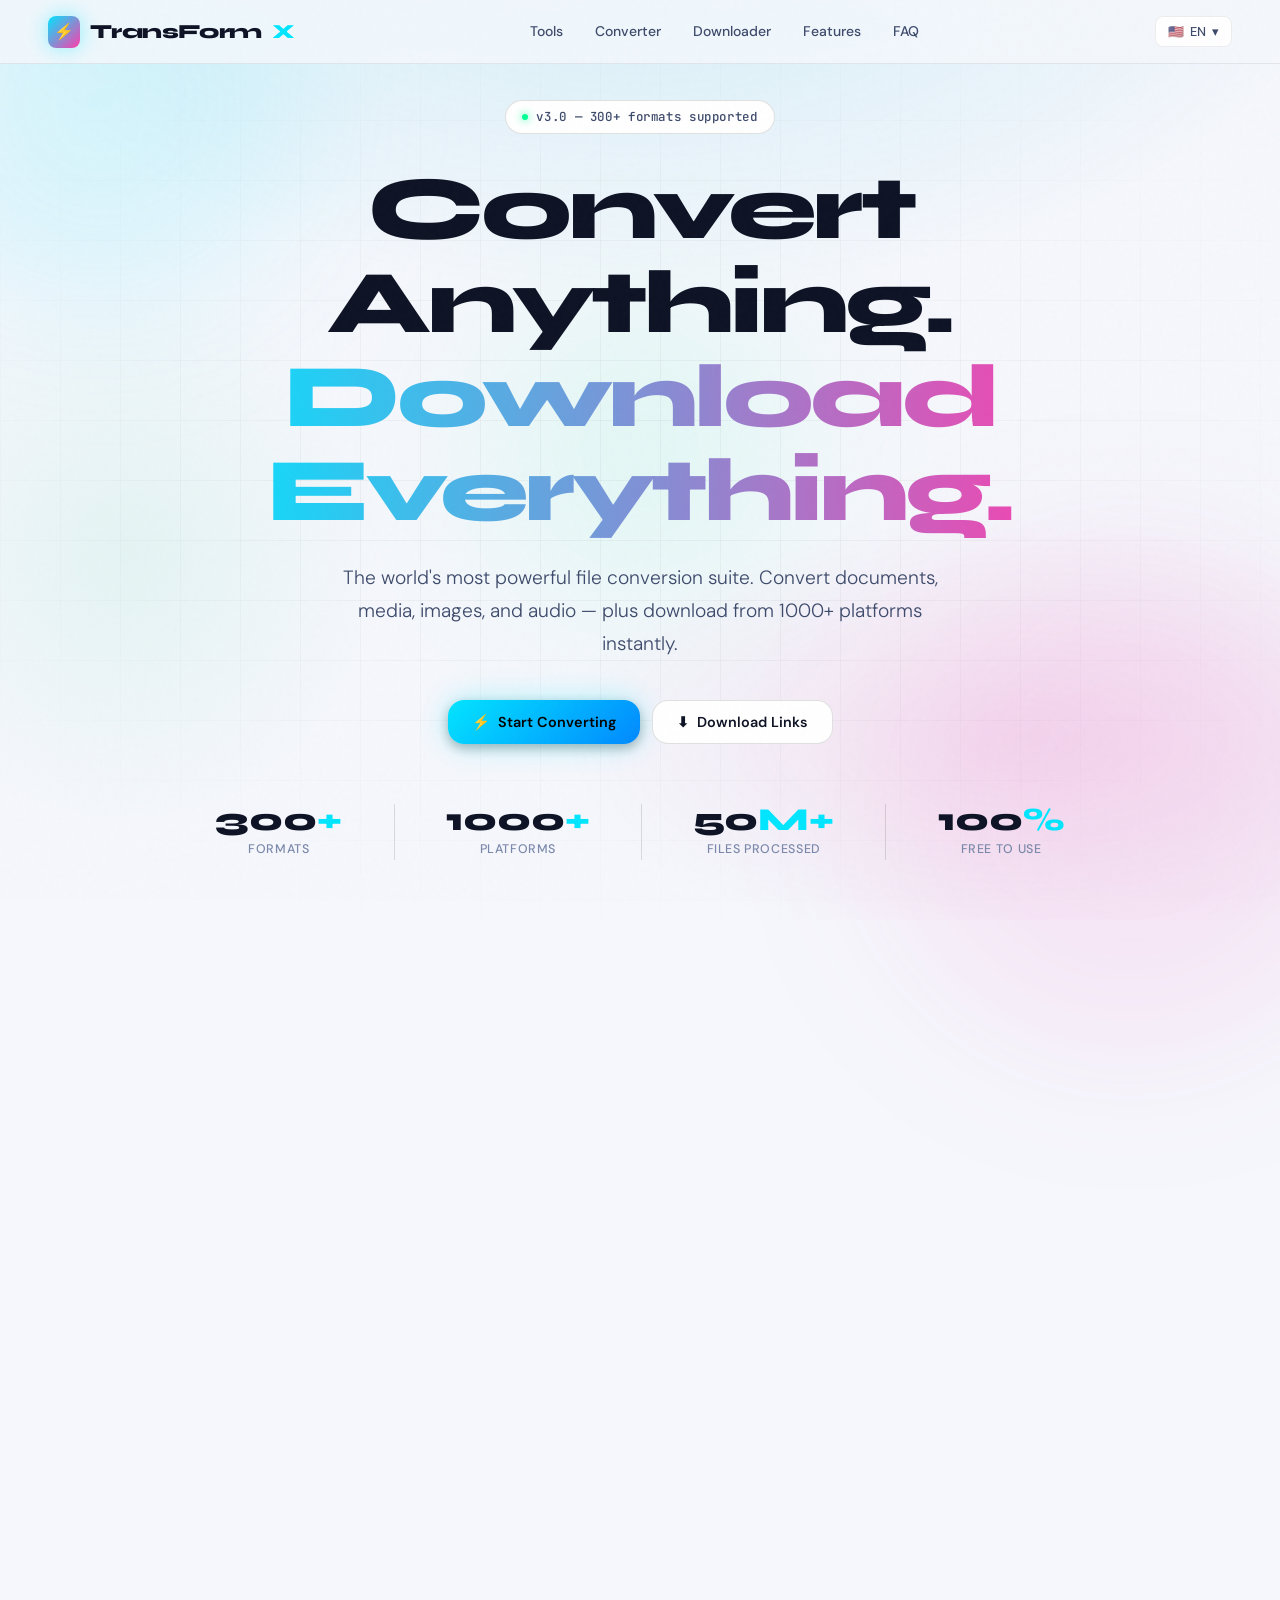
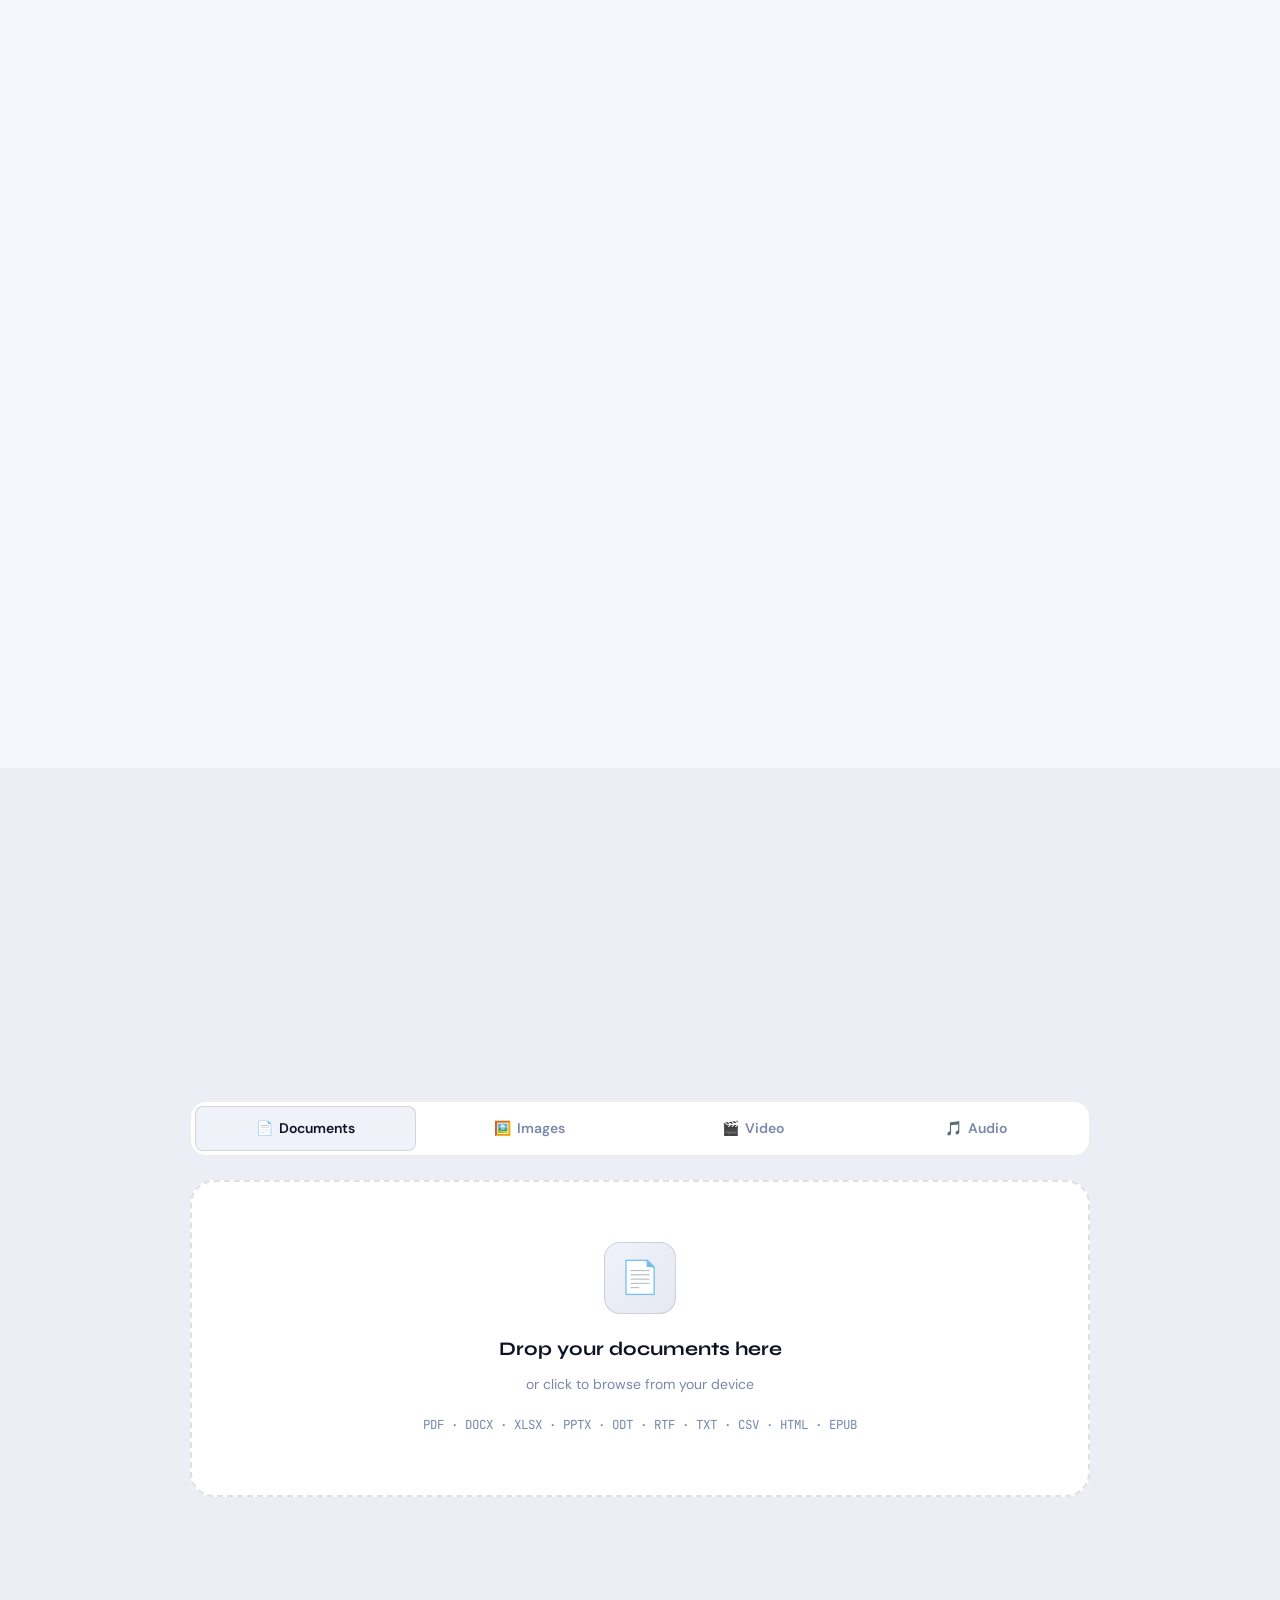
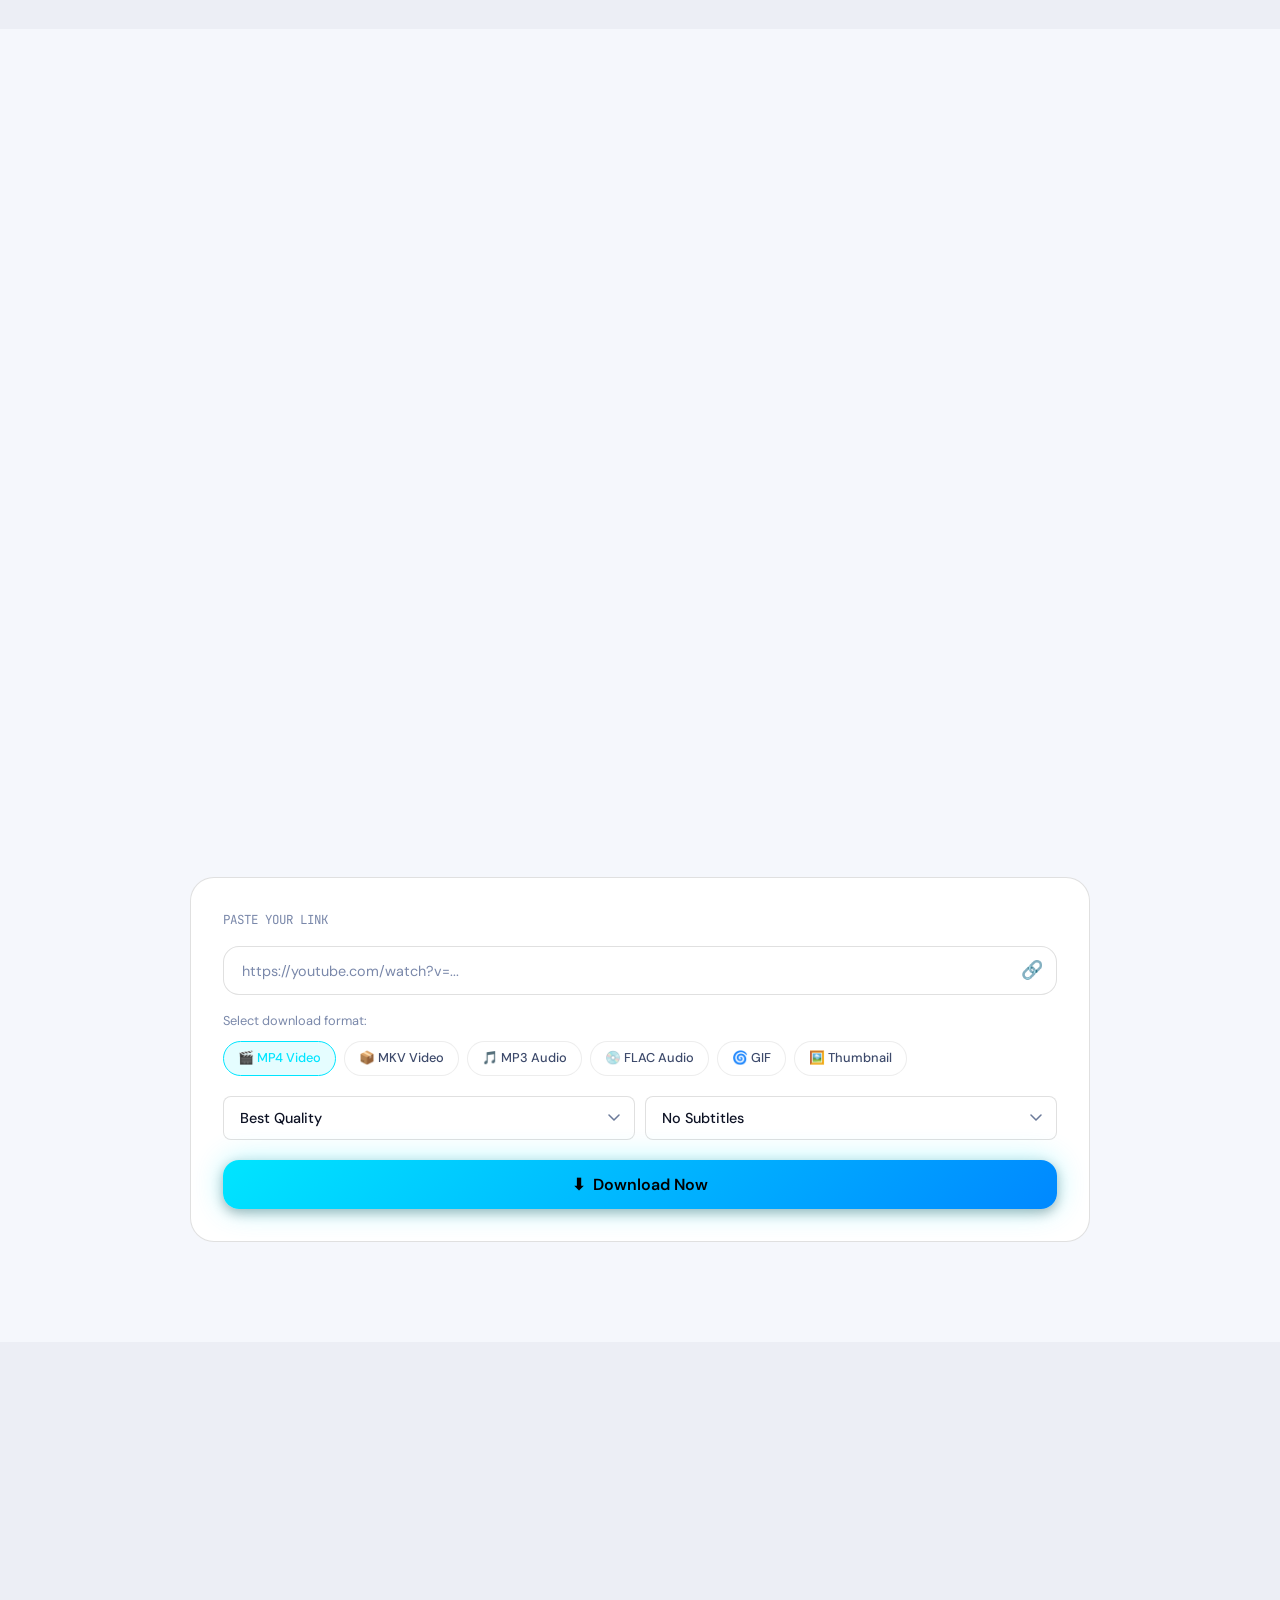
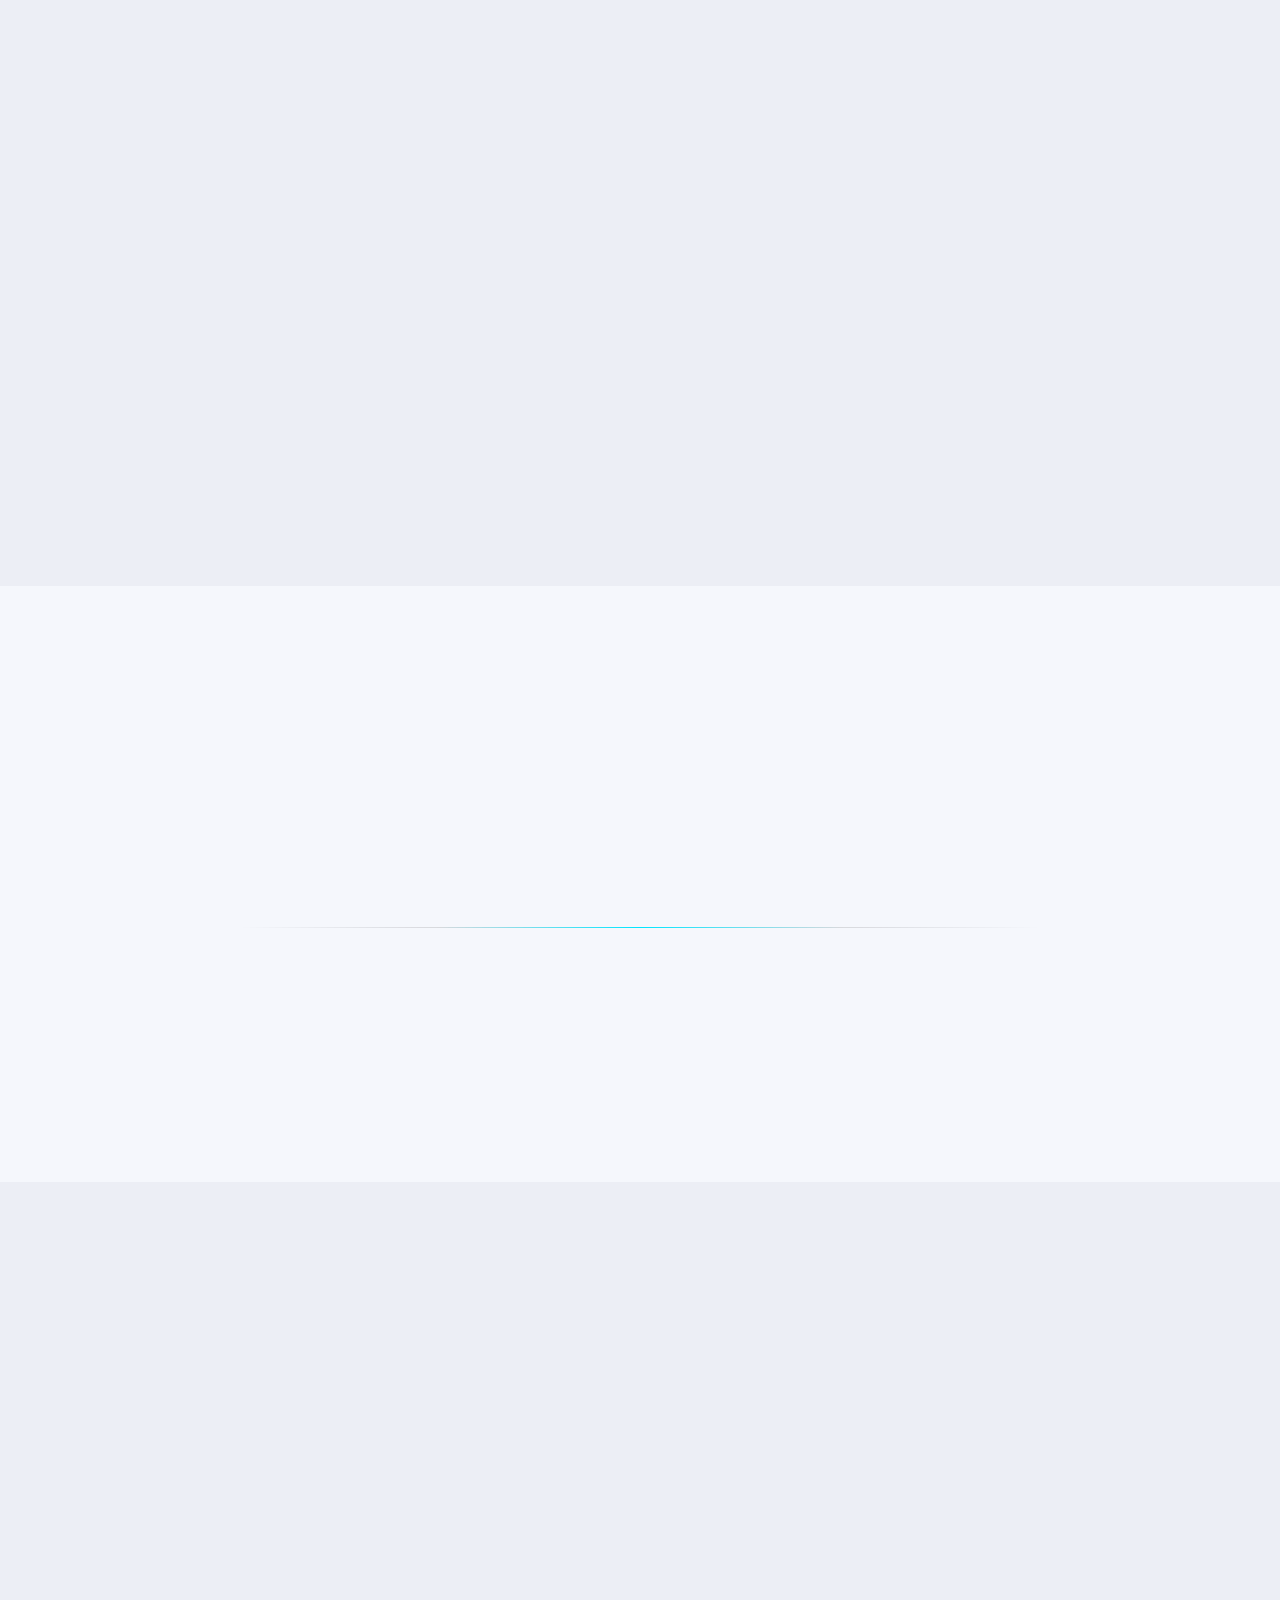
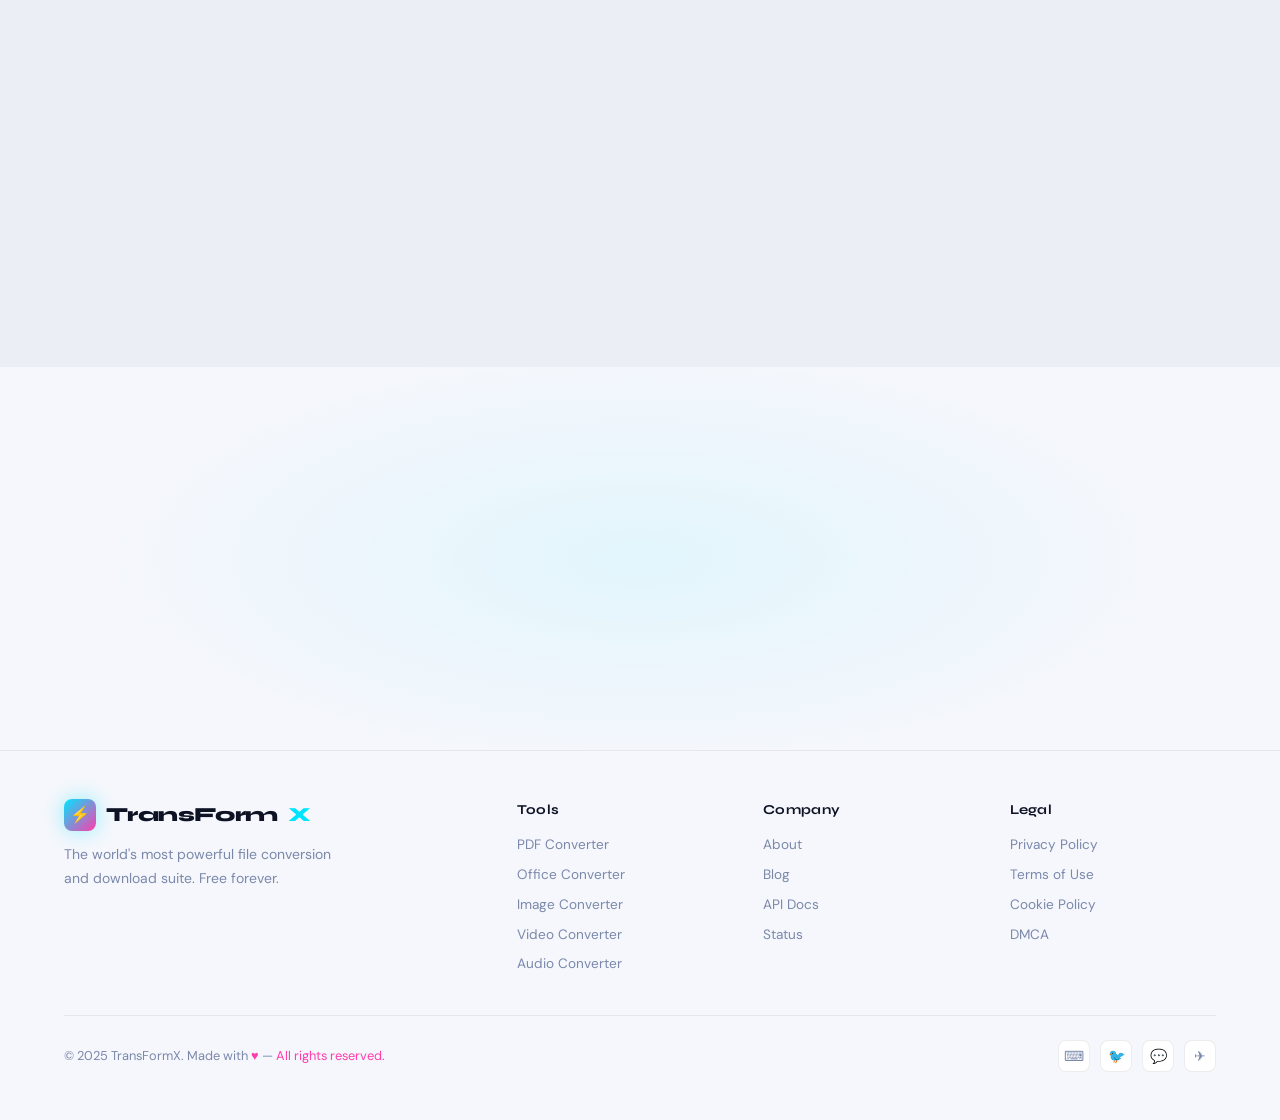
==== index.html @ 7d1931c4 "Add files via upload" ====
<!DOCTYPE html>
<html lang="en" data-theme="auto">
<head>
<meta charset="UTF-8">
<meta name="viewport" content="width=device-width, initial-scale=1.0">
<title>TransFormX — Universal File Converter & Link Downloader</title>
<meta name="description" content="Convert any file format, download from any platform. The world's most powerful media conversion suite.">
<link rel="preconnect" href="https://fonts.googleapis.com">
<link rel="preconnect" href="https://fonts.gstatic.com" crossorigin>
<link href="https://fonts.googleapis.com/css2?family=Syne:wght@400;500;600;700;800&family=DM+Sans:ital,opsz,wght@0,9..40,300;0,9..40,400;0,9..40,500;1,9..40,300&family=JetBrains+Mono:wght@400;500&display=swap" rel="stylesheet">

<style>
/* ═══════════════════════════════════════════════════════════
   CSS VARIABLES — LIGHT / DARK AUTO-DETECT
═══════════════════════════════════════════════════════════ */
:root {
  --accent: #00E5FF;
  --accent2: #FF3CAC;
  --accent3: #FFB800;
  --accent4: #00FF94;

  --radius-sm: 8px;
  --radius-md: 16px;
  --radius-lg: 24px;
  --radius-xl: 40px;

  --font-display: 'Syne', sans-serif;
  --font-body: 'DM Sans', sans-serif;
  --font-mono: 'JetBrains Mono', monospace;

  --transition: 0.28s cubic-bezier(0.34, 1.56, 0.64, 1);
  --transition-fast: 0.16s ease;
  --transition-smooth: 0.4s cubic-bezier(0.25, 0.46, 0.45, 0.94);
}

@media (prefers-color-scheme: dark) {
  :root {
    --bg: #080A0F;
    --bg2: #0F1219;
    --bg3: #161B26;
    --bg4: #1E2535;
    --bg5: #252D40;
    --border: rgba(255,255,255,0.07);
    --border2: rgba(255,255,255,0.12);
    --text: #F0F4FF;
    --text2: #A8B4CC;
    --text3: #6B7A99;
    --glow: rgba(0,229,255,0.15);
    --glow2: rgba(255,60,172,0.12);
    --card-bg: rgba(15,18,25,0.8);
    --card-border: rgba(255,255,255,0.06);
    --hero-gradient: radial-gradient(ellipse 80% 60% at 50% -10%, rgba(0,229,255,0.18) 0%, transparent 70%),
                     radial-gradient(ellipse 60% 40% at 80% 80%, rgba(255,60,172,0.12) 0%, transparent 60%),
                     radial-gradient(ellipse 40% 60% at 10% 60%, rgba(0,255,148,0.08) 0%, transparent 50%);
    --noise: url("data:image/svg+xml,%3Csvg viewBox='0 0 200 200' xmlns='http://www.w3.org/2000/svg'%3E%3Cfilter id='n'%3E%3CfeTurbulence type='fractalNoise' baseFrequency='0.9' numOctaves='4' stitchTiles='stitch'/%3E%3C/filter%3E%3Crect width='100%25' height='100%25' filter='url(%23n)' opacity='0.04'/%3E%3C/svg%3E");
  }
}

@media (prefers-color-scheme: light) {
  :root {
    --bg: #F5F7FC;
    --bg2: #ECEEF5;
    --bg3: #FFFFFF;
    --bg4: #F0F2F9;
    --bg5: #E5E8F2;
    --border: rgba(0,0,0,0.07);
    --border2: rgba(0,0,0,0.12);
    --text: #0D1224;
    --text2: #3D4A6B;
    --text3: #7A88AA;
    --glow: rgba(0,180,220,0.12);
    --glow2: rgba(220,40,150,0.08);
    --card-bg: rgba(255,255,255,0.9);
    --card-border: rgba(0,0,0,0.06);
    --hero-gradient: radial-gradient(ellipse 80% 60% at 50% -10%, rgba(0,180,220,0.15) 0%, transparent 70%),
                     radial-gradient(ellipse 60% 40% at 80% 80%, rgba(220,40,150,0.1) 0%, transparent 60%),
                     radial-gradient(ellipse 40% 60% at 10% 60%, rgba(0,200,120,0.07) 0%, transparent 50%);
    --noise: url("data:image/svg+xml,%3Csvg viewBox='0 0 200 200' xmlns='http://www.w3.org/2000/svg'%3E%3Cfilter id='n'%3E%3CfeTurbulence type='fractalNoise' baseFrequency='0.9' numOctaves='4' stitchTiles='stitch'/%3E%3C/filter%3E%3Crect width='100%25' height='100%25' filter='url(%23n)' opacity='0.025'/%3E%3C/svg%3E");
  }
}

/* ═══ RESET & BASE ═══ */
*, *::before, *::after { box-sizing: border-box; margin: 0; padding: 0; }
html { scroll-behavior: smooth; font-size: 16px; }
body {
  font-family: var(--font-body);
  background: var(--bg);
  color: var(--text);
  min-height: 100vh;
  overflow-x: hidden;
  line-height: 1.6;
}
img { max-width: 100%; display: block; }
button { cursor: pointer; border: none; background: none; font-family: inherit; }
a { text-decoration: none; color: inherit; }
ul { list-style: none; }

/* ═══ SCROLLBAR ═══ */
::-webkit-scrollbar { width: 6px; }
::-webkit-scrollbar-track { background: var(--bg); }
::-webkit-scrollbar-thumb { background: var(--bg5); border-radius: 99px; }
::-webkit-scrollbar-thumb:hover { background: var(--text3); }

/* ═══ NOISE OVERLAY ═══ */
body::before {
  content: '';
  position: fixed;
  inset: 0;
  background: var(--noise);
  pointer-events: none;
  z-index: 9999;
  opacity: 1;
}

/* ═══════════════════════════════════════════════════════════
   NAVIGATION
═══════════════════════════════════════════════════════════ */
.nav {
  position: fixed;
  top: 0; left: 0; right: 0;
  z-index: 1000;
  padding: 0 clamp(16px, 4vw, 48px);
  height: 64px;
  display: flex;
  align-items: center;
  justify-content: space-between;
  background: rgba(var(--bg-rgb, 8,10,15), 0.75);
  backdrop-filter: blur(20px) saturate(180%);
  -webkit-backdrop-filter: blur(20px) saturate(180%);
  border-bottom: 1px solid var(--border);
  transition: var(--transition-smooth);
}

@media (prefers-color-scheme: light) {
  .nav { background: rgba(245,247,252,0.85); }
}

.nav-logo {
  display: flex;
  align-items: center;
  gap: 10px;
  font-family: var(--font-display);
  font-size: 1.25rem;
  font-weight: 800;
  letter-spacing: -0.03em;
}

.nav-logo-icon {
  width: 32px; height: 32px;
  background: linear-gradient(135deg, var(--accent), var(--accent2));
  border-radius: 8px;
  display: flex; align-items: center; justify-content: center;
  font-size: 16px;
  box-shadow: 0 0 20px rgba(0,229,255,0.4);
}

.nav-logo span { color: var(--accent); }

.nav-center {
  display: flex;
  align-items: center;
  gap: 4px;
}

.nav-link {
  padding: 6px 14px;
  border-radius: var(--radius-sm);
  font-size: 0.875rem;
  font-weight: 500;
  color: var(--text2);
  transition: var(--transition-fast);
  cursor: pointer;
}
.nav-link:hover { color: var(--text); background: var(--bg3); }
.nav-link.active { color: var(--accent); }

.nav-right {
  display: flex;
  align-items: center;
  gap: 12px;
}

/* Language Selector */
.lang-select {
  position: relative;
}
.lang-btn {
  display: flex;
  align-items: center;
  gap: 6px;
  padding: 6px 12px;
  border-radius: var(--radius-sm);
  background: var(--bg3);
  border: 1px solid var(--border);
  color: var(--text2);
  font-size: 0.8rem;
  font-weight: 500;
  transition: var(--transition-fast);
  font-family: var(--font-body);
  cursor: pointer;
}
.lang-btn:hover { border-color: var(--accent); color: var(--accent); }

.lang-dropdown {
  position: absolute;
  top: calc(100% + 8px);
  right: 0;
  background: var(--bg2);
  border: 1px solid var(--border2);
  border-radius: var(--radius-md);
  padding: 6px;
  min-width: 140px;
  opacity: 0;
  visibility: hidden;
  transform: translateY(-8px);
  transition: var(--transition-smooth);
  z-index: 999;
  box-shadow: 0 20px 60px rgba(0,0,0,0.3);
}
.lang-select:hover .lang-dropdown,
.lang-dropdown.open {
  opacity: 1;
  visibility: visible;
  transform: translateY(0);
}
.lang-option {
  padding: 8px 12px;
  border-radius: 8px;
  cursor: pointer;
  font-size: 0.85rem;
  color: var(--text2);
  transition: var(--transition-fast);
  display: flex;
  align-items: center;
  gap: 8px;
}
.lang-option:hover { background: var(--bg4); color: var(--text); }
.lang-option.selected { color: var(--accent); }

.mobile-menu-btn {
  display: none;
  flex-direction: column;
  gap: 5px;
  padding: 8px;
  border-radius: 8px;
  background: var(--bg3);
}
.mobile-menu-btn span {
  display: block;
  width: 20px; height: 2px;
  background: var(--text);
  border-radius: 2px;
  transition: var(--transition-fast);
}

@media (max-width: 768px) {
  .nav-center { display: none; }
  .mobile-menu-btn { display: flex; }
}

/* ═══════════════════════════════════════════════════════════
   HERO
═══════════════════════════════════════════════════════════ */
.hero {
  min-height: 100vh;
  display: flex;
  flex-direction: column;
  align-items: center;
  justify-content: center;
  padding: 100px clamp(16px, 5vw, 80px) 60px;
  background: var(--hero-gradient);
  position: relative;
  overflow: hidden;
}

/* Animated grid */
.hero-grid {
  position: absolute;
  inset: 0;
  background-image:
    linear-gradient(var(--border) 1px, transparent 1px),
    linear-gradient(90deg, var(--border) 1px, transparent 1px);
  background-size: 60px 60px;
  opacity: 0.5;
  mask-image: radial-gradient(ellipse 80% 70% at center, black 30%, transparent 80%);
  -webkit-mask-image: radial-gradient(ellipse 80% 70% at center, black 30%, transparent 80%);
}

/* Floating orbs */
.orb {
  position: absolute;
  border-radius: 50%;
  filter: blur(80px);
  animation: orb-float 8s ease-in-out infinite;
  pointer-events: none;
}
.orb-1 { width: 400px; height: 400px; background: rgba(0,229,255,0.12); top: -100px; left: -100px; animation-delay: 0s; }
.orb-2 { width: 500px; height: 500px; background: rgba(255,60,172,0.09); bottom: -150px; right: -100px; animation-delay: -3s; }
.orb-3 { width: 300px; height: 300px; background: rgba(0,255,148,0.08); top: 50%; left: 50%; transform: translate(-50%,-50%); animation-delay: -6s; }

@keyframes orb-float {
  0%, 100% { transform: translate(0, 0) scale(1); }
  33% { transform: translate(30px, -20px) scale(1.05); }
  66% { transform: translate(-20px, 30px) scale(0.95); }
}
.orb-3 {
  animation: orb-float3 8s ease-in-out infinite;
}
@keyframes orb-float3 {
  0%, 100% { transform: translate(-50%, -50%) scale(1); }
  33% { transform: translate(-50%, calc(-50% + 20px)) scale(1.05); }
  66% { transform: translate(-50%, calc(-50% - 15px)) scale(0.95); }
}

.hero-content {
  position: relative;
  z-index: 2;
  text-align: center;
  max-width: 900px;
}

.hero-badge {
  display: inline-flex;
  align-items: center;
  gap: 8px;
  padding: 6px 16px;
  border-radius: 99px;
  background: var(--bg3);
  border: 1px solid var(--border2);
  font-size: 0.78rem;
  font-weight: 500;
  color: var(--text2);
  margin-bottom: 28px;
  font-family: var(--font-mono);
  letter-spacing: 0.05em;
  animation: fade-up 0.6s ease both;
}

.hero-badge-dot {
  width: 6px; height: 6px;
  border-radius: 50%;
  background: var(--accent4);
  box-shadow: 0 0 8px var(--accent4);
  animation: pulse-dot 2s ease infinite;
}

@keyframes pulse-dot {
  0%, 100% { opacity: 1; transform: scale(1); }
  50% { opacity: 0.6; transform: scale(0.8); }
}

.hero-title {
  font-family: var(--font-display);
  font-size: clamp(2.8rem, 7vw, 6rem);
  font-weight: 800;
  line-height: 1.05;
  letter-spacing: -0.04em;
  margin-bottom: 24px;
  animation: fade-up 0.6s 0.1s ease both;
}

.hero-title .line2 {
  display: block;
  background: linear-gradient(90deg, var(--accent), var(--accent2), var(--accent3));
  -webkit-background-clip: text;
  -webkit-text-fill-color: transparent;
  background-clip: text;
  background-size: 200% 100%;
  animation: fade-up 0.6s 0.1s ease both, gradient-shift 4s ease infinite;
}

@keyframes gradient-shift {
  0%, 100% { background-position: 0% 50%; }
  50% { background-position: 100% 50%; }
}

.hero-sub {
  font-size: clamp(1rem, 2vw, 1.2rem);
  color: var(--text2);
  max-width: 600px;
  margin: 0 auto 40px;
  line-height: 1.7;
  font-weight: 300;
  animation: fade-up 0.6s 0.2s ease both;
}

.hero-actions {
  display: flex;
  gap: 12px;
  justify-content: center;
  flex-wrap: wrap;
  animation: fade-up 0.6s 0.3s ease both;
}

@keyframes fade-up {
  from { opacity: 0; transform: translateY(20px); }
  to { opacity: 1; transform: translateY(0); }
}

/* ═══ BUTTONS ═══ */
.btn {
  display: inline-flex;
  align-items: center;
  gap: 8px;
  padding: 12px 24px;
  border-radius: var(--radius-md);
  font-size: 0.9rem;
  font-weight: 600;
  font-family: var(--font-body);
  transition: var(--transition);
  cursor: pointer;
  border: none;
  white-space: nowrap;
}

.btn-primary {
  background: linear-gradient(135deg, var(--accent), #0088ff);
  color: #000;
  box-shadow: 0 0 30px rgba(0,229,255,0.3), 0 4px 12px rgba(0,0,0,0.3);
}
.btn-primary:hover {
  transform: translateY(-2px) scale(1.02);
  box-shadow: 0 0 50px rgba(0,229,255,0.5), 0 8px 24px rgba(0,0,0,0.3);
}

.btn-ghost {
  background: var(--bg3);
  color: var(--text);
  border: 1px solid var(--border2);
}
.btn-ghost:hover {
  border-color: var(--accent);
  color: var(--accent);
  transform: translateY(-2px);
}

/* ═══ STATS BAR ═══ */
.stats-bar {
  position: relative;
  z-index: 2;
  display: flex;
  gap: clamp(24px, 4vw, 60px);
  flex-wrap: wrap;
  justify-content: center;
  margin-top: 60px;
  animation: fade-up 0.6s 0.4s ease both;
}

.stat {
  text-align: center;
}
.stat-num {
  font-family: var(--font-display);
  font-size: clamp(1.5rem, 3vw, 2rem);
  font-weight: 800;
  color: var(--text);
  line-height: 1;
  margin-bottom: 4px;
}
.stat-num span { color: var(--accent); }
.stat-label {
  font-size: 0.78rem;
  color: var(--text3);
  letter-spacing: 0.05em;
  text-transform: uppercase;
  font-weight: 500;
}

/* Divider */
.stat-divider {
  width: 1px;
  background: var(--border2);
  align-self: stretch;
}

/* ═══════════════════════════════════════════════════════════
   SECTION WRAPPER
═══════════════════════════════════════════════════════════ */
.section {
  padding: clamp(60px, 8vw, 100px) clamp(16px, 5vw, 80px);
}

.section-header {
  text-align: center;
  margin-bottom: clamp(40px, 6vw, 72px);
}

.section-eyebrow {
  display: inline-flex;
  align-items: center;
  gap: 8px;
  font-size: 0.78rem;
  font-weight: 600;
  letter-spacing: 0.1em;
  text-transform: uppercase;
  color: var(--accent);
  font-family: var(--font-mono);
  margin-bottom: 12px;
}

.section-title {
  font-family: var(--font-display);
  font-size: clamp(1.8rem, 4vw, 3rem);
  font-weight: 800;
  letter-spacing: -0.03em;
  line-height: 1.1;
  margin-bottom: 16px;
}

.section-desc {
  font-size: 1.05rem;
  color: var(--text2);
  max-width: 560px;
  margin: 0 auto;
  line-height: 1.7;
  font-weight: 300;
}

/* ═══════════════════════════════════════════════════════════
   TOOL CATEGORIES — MAIN GRID
═══════════════════════════════════════════════════════════ */
#tools {
  background: var(--bg);
}

.tools-grid {
  display: grid;
  grid-template-columns: repeat(auto-fill, minmax(min(100%, 340px), 1fr));
  gap: 20px;
  max-width: 1400px;
  margin: 0 auto;
}

.tool-card {
  background: var(--card-bg);
  border: 1px solid var(--card-border);
  border-radius: var(--radius-lg);
  overflow: hidden;
  transition: var(--transition);
  position: relative;
  backdrop-filter: blur(10px);
  cursor: pointer;
}

.tool-card::before {
  content: '';
  position: absolute;
  inset: 0;
  background: linear-gradient(135deg, var(--card-accent-color, rgba(0,229,255,0.05)), transparent);
  opacity: 0;
  transition: var(--transition-smooth);
  pointer-events: none;
  border-radius: inherit;
}

.tool-card:hover {
  transform: translateY(-4px);
  border-color: var(--card-accent-color, rgba(0,229,255,0.3));
  box-shadow: 0 20px 60px rgba(0,0,0,0.2), 0 0 0 1px var(--card-accent-color, rgba(0,229,255,0.1));
}

.tool-card:hover::before { opacity: 1; }

.tool-card-header {
  padding: 28px 28px 20px;
  display: flex;
  align-items: flex-start;
  justify-content: space-between;
  gap: 16px;
}

.tool-icon {
  width: 56px; height: 56px;
  border-radius: 14px;
  display: flex;
  align-items: center;
  justify-content: center;
  font-size: 26px;
  flex-shrink: 0;
  position: relative;
  overflow: hidden;
}

.tool-icon::after {
  content: '';
  position: absolute;
  inset: 0;
  background: inherit;
  opacity: 0.15;
  filter: blur(12px);
  transform: scale(1.5);
  z-index: -1;
}

.tool-badge {
  font-family: var(--font-mono);
  font-size: 0.7rem;
  padding: 4px 10px;
  border-radius: 99px;
  font-weight: 600;
  letter-spacing: 0.05em;
}
.badge-free { background: rgba(0,255,148,0.15); color: var(--accent4); }
.badge-hot { background: rgba(255,184,0,0.15); color: var(--accent3); }
.badge-new { background: rgba(0,229,255,0.15); color: var(--accent); }

.tool-card-body { padding: 0 28px 28px; }

.tool-card-title {
  font-family: var(--font-display);
  font-size: 1.2rem;
  font-weight: 700;
  letter-spacing: -0.02em;
  margin-bottom: 8px;
}

.tool-card-desc {
  font-size: 0.875rem;
  color: var(--text2);
  line-height: 1.6;
  margin-bottom: 20px;
}

.tool-formats {
  display: flex;
  flex-wrap: wrap;
  gap: 6px;
  margin-bottom: 20px;
}

.format-tag {
  font-family: var(--font-mono);
  font-size: 0.7rem;
  padding: 3px 9px;
  border-radius: 6px;
  background: var(--bg4);
  border: 1px solid var(--border);
  color: var(--text3);
  font-weight: 500;
  transition: var(--transition-fast);
}

.tool-card:hover .format-tag {
  border-color: var(--border2);
  color: var(--text2);
}

.tool-cta {
  width: 100%;
  padding: 10px 18px;
  border-radius: var(--radius-sm);
  font-size: 0.875rem;
  font-weight: 600;
  border: 1px solid var(--border2);
  background: var(--bg4);
  color: var(--text);
  display: flex;
  align-items: center;
  justify-content: center;
  gap: 8px;
  transition: var(--transition);
  font-family: var(--font-body);
}

.tool-cta:hover {
  background: var(--accent);
  border-color: var(--accent);
  color: #000;
  transform: translateY(-1px);
}

/* ═══════════════════════════════════════════════════════════
   MAIN CONVERTER / DOWNLOADER PANEL
═══════════════════════════════════════════════════════════ */
#converter {
  background: var(--bg2);
}

.converter-wrapper {
  max-width: 900px;
  margin: 0 auto;
}

/* Tab nav */
.converter-tabs {
  display: flex;
  gap: 4px;
  background: var(--bg3);
  border: 1px solid var(--border);
  border-radius: var(--radius-md);
  padding: 4px;
  margin-bottom: 24px;
}

.converter-tab {
  flex: 1;
  padding: 10px 16px;
  border-radius: var(--radius-sm);
  font-size: 0.875rem;
  font-weight: 600;
  color: var(--text3);
  transition: var(--transition-fast);
  text-align: center;
  cursor: pointer;
  display: flex;
  align-items: center;
  justify-content: center;
  gap: 6px;
  white-space: nowrap;
}

.converter-tab.active {
  background: var(--bg4);
  color: var(--text);
  border: 1px solid var(--border2);
}

.converter-tab:hover:not(.active) { color: var(--text2); }

/* Panel */
.converter-panel {
  display: none;
  animation: fade-up 0.3s ease both;
}
.converter-panel.active { display: block; }

/* Drop zone */
.drop-zone {
  border: 2px dashed var(--border2);
  border-radius: var(--radius-lg);
  padding: 60px 40px;
  text-align: center;
  cursor: pointer;
  transition: var(--transition-smooth);
  background: var(--bg3);
  position: relative;
  overflow: hidden;
}

.drop-zone::before {
  content: '';
  position: absolute;
  inset: 0;
  background: linear-gradient(135deg, rgba(0,229,255,0.03), rgba(255,60,172,0.03));
  opacity: 0;
  transition: var(--transition-smooth);
}

.drop-zone:hover, .drop-zone.dragover {
  border-color: var(--accent);
  background: var(--bg4);
  box-shadow: 0 0 40px rgba(0,229,255,0.1);
}

.drop-zone:hover::before, .drop-zone.dragover::before {
  opacity: 1;
}

.drop-icon {
  width: 72px; height: 72px;
  border-radius: var(--radius-md);
  background: linear-gradient(135deg, var(--bg4), var(--bg5));
  border: 1px solid var(--border2);
  display: flex;
  align-items: center;
  justify-content: center;
  font-size: 32px;
  margin: 0 auto 20px;
  transition: var(--transition);
}

.drop-zone:hover .drop-icon {
  transform: scale(1.1) rotate(-5deg);
  border-color: var(--accent);
}

.drop-title {
  font-family: var(--font-display);
  font-size: 1.2rem;
  font-weight: 700;
  margin-bottom: 8px;
}

.drop-sub {
  font-size: 0.875rem;
  color: var(--text3);
  margin-bottom: 20px;
}

.drop-accept {
  font-size: 0.78rem;
  color: var(--text3);
  font-family: var(--font-mono);
}

input[type="file"] { display: none; }

/* Format selector */
.format-row {
  display: grid;
  grid-template-columns: 1fr auto 1fr;
  gap: 12px;
  align-items: center;
  margin: 20px 0;
}

.format-select {
  padding: 12px 16px;
  border-radius: var(--radius-sm);
  background: var(--bg3);
  border: 1px solid var(--border2);
  color: var(--text);
  font-size: 0.9rem;
  font-family: var(--font-body);
  font-weight: 500;
  appearance: none;
  background-image: url("data:image/svg+xml,%3Csvg xmlns='http://www.w3.org/2000/svg' width='12' height='8' viewBox='0 0 12 8'%3E%3Cpath d='M1 1l5 5 5-5' stroke='%236B7A99' stroke-width='1.5' fill='none' stroke-linecap='round'/%3E%3C/svg%3E");
  background-repeat: no-repeat;
  background-position: right 14px center;
  padding-right: 36px;
  cursor: pointer;
  transition: var(--transition-fast);
  width: 100%;
}

.format-select:focus {
  outline: none;
  border-color: var(--accent);
  box-shadow: 0 0 0 3px rgba(0,229,255,0.1);
}

.format-arrow {
  width: 36px; height: 36px;
  border-radius: 50%;
  background: var(--bg4);
  border: 1px solid var(--border2);
  display: flex;
  align-items: center;
  justify-content: center;
  font-size: 14px;
  color: var(--text3);
  flex-shrink: 0;
}

/* URL input */
.url-input-wrapper {
  position: relative;
  margin-bottom: 16px;
}

.url-input {
  width: 100%;
  padding: 14px 52px 14px 18px;
  border-radius: var(--radius-md);
  background: var(--bg3);
  border: 1px solid var(--border2);
  color: var(--text);
  font-size: 0.9rem;
  font-family: var(--font-mono);
  transition: var(--transition-fast);
}

.url-input::placeholder { color: var(--text3); font-family: var(--font-body); }

.url-input:focus {
  outline: none;
  border-color: var(--accent);
  box-shadow: 0 0 0 3px rgba(0,229,255,0.1);
}

.url-input-icon {
  position: absolute;
  right: 14px;
  top: 50%;
  transform: translateY(-50%);
  color: var(--text3);
  font-size: 18px;
  pointer-events: none;
}

.platform-chips {
  display: flex;
  flex-wrap: wrap;
  gap: 8px;
  margin-bottom: 20px;
}

.platform-chip {
  display: flex;
  align-items: center;
  gap: 6px;
  padding: 6px 14px;
  border-radius: 99px;
  background: var(--bg3);
  border: 1px solid var(--border);
  font-size: 0.8rem;
  font-weight: 500;
  color: var(--text2);
  cursor: pointer;
  transition: var(--transition-fast);
}

.platform-chip:hover {
  border-color: var(--accent);
  color: var(--accent);
  background: rgba(0,229,255,0.05);
}

.platform-chip.selected {
  background: rgba(0,229,255,0.1);
  border-color: var(--accent);
  color: var(--accent);
}

/* Progress */
.progress-bar-wrap {
  height: 4px;
  background: var(--bg4);
  border-radius: 99px;
  overflow: hidden;
  margin: 16px 0;
  display: none;
}

.progress-bar-fill {
  height: 100%;
  background: linear-gradient(90deg, var(--accent), var(--accent2));
  border-radius: 99px;
  width: 0%;
  transition: width 0.3s ease;
  box-shadow: 0 0 12px var(--accent);
}

/* ═══════════════════════════════════════════════════════════
   PLATFORM SECTION — LINK DOWNLOADER
═══════════════════════════════════════════════════════════ */
#downloader { background: var(--bg); }

.platforms-grid {
  display: grid;
  grid-template-columns: repeat(auto-fill, minmax(160px, 1fr));
  gap: 12px;
  max-width: 1200px;
  margin: 0 auto 48px;
}

.platform-card {
  background: var(--bg3);
  border: 1px solid var(--border);
  border-radius: var(--radius-md);
  padding: 20px 16px;
  text-align: center;
  cursor: pointer;
  transition: var(--transition);
  position: relative;
  overflow: hidden;
}

.platform-card::after {
  content: '';
  position: absolute;
  bottom: 0; left: 0; right: 0;
  height: 3px;
  background: var(--platform-color, var(--accent));
  transform: scaleX(0);
  transition: var(--transition-smooth);
}

.platform-card:hover {
  border-color: var(--platform-color, var(--accent));
  transform: translateY(-3px);
  box-shadow: 0 12px 40px rgba(0,0,0,0.15);
}

.platform-card:hover::after { transform: scaleX(1); }

.platform-logo {
  font-size: 32px;
  margin-bottom: 10px;
}

.platform-name {
  font-size: 0.85rem;
  font-weight: 600;
  margin-bottom: 4px;
}

.platform-sub {
  font-size: 0.72rem;
  color: var(--text3);
}

/* ═══════════════════════════════════════════════════════════
   FEATURES
═══════════════════════════════════════════════════════════ */
#features { background: var(--bg2); }

.features-grid {
  display: grid;
  grid-template-columns: repeat(auto-fill, minmax(280px, 1fr));
  gap: 20px;
  max-width: 1200px;
  margin: 0 auto;
}

.feature-item {
  padding: 28px;
  background: var(--bg3);
  border: 1px solid var(--border);
  border-radius: var(--radius-lg);
  transition: var(--transition);
}

.feature-item:hover {
  border-color: var(--border2);
  transform: translateY(-2px);
  box-shadow: 0 12px 40px rgba(0,0,0,0.1);
}

.feature-icon {
  width: 44px; height: 44px;
  border-radius: 10px;
  display: flex;
  align-items: center;
  justify-content: center;
  font-size: 22px;
  margin-bottom: 16px;
}

.feature-title {
  font-family: var(--font-display);
  font-size: 1rem;
  font-weight: 700;
  margin-bottom: 8px;
  letter-spacing: -0.01em;
}

.feature-desc {
  font-size: 0.875rem;
  color: var(--text2);
  line-height: 1.65;
}

/* ═══════════════════════════════════════════════════════════
   HOW IT WORKS
═══════════════════════════════════════════════════════════ */
#how { background: var(--bg); }

.steps-grid {
  display: grid;
  grid-template-columns: repeat(auto-fill, minmax(220px, 1fr));
  gap: 24px;
  max-width: 1000px;
  margin: 0 auto;
  position: relative;
}

.steps-grid::before {
  content: '';
  position: absolute;
  top: 36px;
  left: 10%;
  right: 10%;
  height: 1px;
  background: linear-gradient(90deg, transparent, var(--border2), var(--accent), var(--border2), transparent);
}

.step {
  text-align: center;
  position: relative;
  z-index: 1;
}

.step-num {
  width: 72px; height: 72px;
  border-radius: 50%;
  background: var(--bg3);
  border: 2px solid var(--border2);
  display: flex;
  align-items: center;
  justify-content: center;
  font-family: var(--font-display);
  font-size: 1.4rem;
  font-weight: 800;
  color: var(--accent);
  margin: 0 auto 20px;
  transition: var(--transition);
  position: relative;
}

.step:hover .step-num {
  border-color: var(--accent);
  background: rgba(0,229,255,0.05);
  transform: scale(1.1);
  box-shadow: 0 0 30px rgba(0,229,255,0.2);
}

.step-emoji {
  position: absolute;
  top: -4px; right: -4px;
  font-size: 18px;
}

.step-title {
  font-family: var(--font-display);
  font-size: 1rem;
  font-weight: 700;
  margin-bottom: 8px;
  letter-spacing: -0.01em;
}

.step-desc {
  font-size: 0.85rem;
  color: var(--text2);
  line-height: 1.6;
}

/* ═══════════════════════════════════════════════════════════
   FAQ
═══════════════════════════════════════════════════════════ */
#faq { background: var(--bg2); }

.faq-list {
  max-width: 720px;
  margin: 0 auto;
  display: flex;
  flex-direction: column;
  gap: 10px;
}

.faq-item {
  background: var(--bg3);
  border: 1px solid var(--border);
  border-radius: var(--radius-md);
  overflow: hidden;
  transition: var(--transition-fast);
}

.faq-item:hover { border-color: var(--border2); }

.faq-q {
  padding: 18px 22px;
  cursor: pointer;
  display: flex;
  align-items: center;
  justify-content: space-between;
  gap: 12px;
  font-weight: 600;
  font-size: 0.95rem;
  user-select: none;
}

.faq-q-icon {
  flex-shrink: 0;
  width: 24px; height: 24px;
  border-radius: 50%;
  background: var(--bg4);
  display: flex;
  align-items: center;
  justify-content: center;
  font-size: 12px;
  color: var(--text3);
  transition: var(--transition-smooth);
}

.faq-item.open .faq-q-icon { transform: rotate(45deg); background: rgba(0,229,255,0.1); color: var(--accent); }

.faq-a {
  max-height: 0;
  overflow: hidden;
  transition: max-height 0.4s cubic-bezier(0.25, 0.46, 0.45, 0.94);
  padding: 0 22px;
  font-size: 0.875rem;
  color: var(--text2);
  line-height: 1.7;
}

.faq-item.open .faq-a {
  max-height: 200px;
  padding-bottom: 18px;
}

/* ═══════════════════════════════════════════════════════════
   FOOTER
═══════════════════════════════════════════════════════════ */
footer {
  background: var(--bg);
  border-top: 1px solid var(--border);
  padding: 48px clamp(16px, 5vw, 80px);
}

.footer-inner {
  max-width: 1200px;
  margin: 0 auto;
  display: grid;
  grid-template-columns: 2fr 1fr 1fr 1fr;
  gap: 40px;
}

.footer-brand p {
  font-size: 0.875rem;
  color: var(--text3);
  line-height: 1.7;
  margin-top: 12px;
  max-width: 280px;
}

.footer-col-title {
  font-family: var(--font-display);
  font-size: 0.85rem;
  font-weight: 700;
  margin-bottom: 14px;
  letter-spacing: 0.02em;
}

.footer-links {
  display: flex;
  flex-direction: column;
  gap: 8px;
}

.footer-link {
  font-size: 0.85rem;
  color: var(--text3);
  cursor: pointer;
  transition: var(--transition-fast);
}

.footer-link:hover { color: var(--accent); }

.footer-bottom {
  border-top: 1px solid var(--border);
  margin-top: 40px;
  padding-top: 24px;
  display: flex;
  align-items: center;
  justify-content: space-between;
  gap: 16px;
  flex-wrap: wrap;
  max-width: 1200px;
  margin-left: auto;
  margin-right: auto;
}

.footer-bottom p {
  font-size: 0.8rem;
  color: var(--text3);
}

.footer-bottom p span { color: var(--accent2); }

.footer-socials {
  display: flex;
  gap: 10px;
}

.social-btn {
  width: 32px; height: 32px;
  border-radius: 8px;
  background: var(--bg3);
  border: 1px solid var(--border);
  display: flex;
  align-items: center;
  justify-content: center;
  font-size: 14px;
  color: var(--text3);
  transition: var(--transition-fast);
  cursor: pointer;
}
.social-btn:hover { border-color: var(--accent); color: var(--accent); }

@media (max-width: 900px) {
  .footer-inner { grid-template-columns: 1fr 1fr; }
}

@media (max-width: 480px) {
  .footer-inner { grid-template-columns: 1fr; }
  .steps-grid::before { display: none; }
}

/* ═══════════════════════════════════════════════════════════
   TOAST NOTIFICATION
═══════════════════════════════════════════════════════════ */
.toast-container {
  position: fixed;
  bottom: 24px;
  right: 24px;
  z-index: 9998;
  display: flex;
  flex-direction: column;
  gap: 8px;
}

.toast {
  display: flex;
  align-items: center;
  gap: 10px;
  padding: 12px 18px;
  background: var(--bg3);
  border: 1px solid var(--border2);
  border-radius: var(--radius-md);
  font-size: 0.875rem;
  font-weight: 500;
  box-shadow: 0 8px 32px rgba(0,0,0,0.3);
  animation: toast-in 0.3s ease both;
  max-width: 320px;
}

@keyframes toast-in {
  from { opacity: 0; transform: translateX(20px) scale(0.95); }
  to { opacity: 1; transform: translateX(0) scale(1); }
}

.toast-icon { font-size: 18px; }
.toast.success { border-color: rgba(0,255,148,0.3); }
.toast.success .toast-icon::before { content: '✅'; }
.toast.error { border-color: rgba(255,80,80,0.3); }
.toast.error .toast-icon::before { content: '❌'; }
.toast.info { border-color: rgba(0,229,255,0.3); }
.toast.info .toast-icon::before { content: 'ℹ️'; }

/* ═══════════════════════════════════════════════════════════
   MODAL
═══════════════════════════════════════════════════════════ */
.modal-overlay {
  position: fixed;
  inset: 0;
  background: rgba(0,0,0,0.7);
  backdrop-filter: blur(8px);
  z-index: 2000;
  display: flex;
  align-items: center;
  justify-content: center;
  padding: 16px;
  opacity: 0;
  visibility: hidden;
  transition: var(--transition-smooth);
}

.modal-overlay.open {
  opacity: 1;
  visibility: visible;
}

.modal {
  background: var(--bg2);
  border: 1px solid var(--border2);
  border-radius: var(--radius-xl);
  padding: 40px;
  max-width: 560px;
  width: 100%;
  transform: scale(0.95) translateY(20px);
  transition: var(--transition);
  position: relative;
  max-height: 90vh;
  overflow-y: auto;
}

.modal-overlay.open .modal { transform: scale(1) translateY(0); }

.modal-close {
  position: absolute;
  top: 16px; right: 16px;
  width: 32px; height: 32px;
  border-radius: 50%;
  background: var(--bg4);
  border: 1px solid var(--border);
  color: var(--text3);
  display: flex;
  align-items: center;
  justify-content: center;
  font-size: 16px;
  cursor: pointer;
  transition: var(--transition-fast);
}
.modal-close:hover { background: var(--bg5); color: var(--text); }

.modal-title {
  font-family: var(--font-display);
  font-size: 1.4rem;
  font-weight: 800;
  margin-bottom: 8px;
  letter-spacing: -0.03em;
}

.modal-sub {
  font-size: 0.9rem;
  color: var(--text2);
  margin-bottom: 28px;
}

.modal-grid {
  display: grid;
  grid-template-columns: 1fr 1fr;
  gap: 10px;
}

.modal-option {
  padding: 14px;
  border-radius: var(--radius-md);
  background: var(--bg3);
  border: 1px solid var(--border);
  cursor: pointer;
  transition: var(--transition-fast);
  text-align: center;
}

.modal-option:hover {
  border-color: var(--accent);
  background: rgba(0,229,255,0.05);
}

.modal-option-icon { font-size: 24px; margin-bottom: 6px; }
.modal-option-label { font-size: 0.8rem; font-weight: 600; color: var(--text2); }

/* ═══ SCROLL REVEAL ═══ */
.reveal {
  opacity: 0;
  transform: translateY(30px);
  transition: opacity 0.6s ease, transform 0.6s ease;
}
.reveal.visible {
  opacity: 1;
  transform: translateY(0);
}

/* ═══ MOBILE NAV DRAWER ═══ */
.mobile-nav {
  position: fixed;
  top: 64px;
  left: 0;
  right: 0;
  background: var(--bg2);
  border-bottom: 1px solid var(--border);
  padding: 16px;
  z-index: 999;
  display: none;
  flex-direction: column;
  gap: 4px;
  transform: translateY(-100%);
  transition: var(--transition-smooth);
}

.mobile-nav.open {
  transform: translateY(0);
}

@media (max-width: 768px) {
  .mobile-nav { display: flex; }
}

/* ═══ LOADING STATE ═══ */
.btn-loading {
  pointer-events: none;
  opacity: 0.7;
}

.spinner {
  width: 16px; height: 16px;
  border: 2px solid rgba(0,0,0,0.2);
  border-top-color: #000;
  border-radius: 50%;
  animation: spin 0.8s linear infinite;
}

@keyframes spin { to { transform: rotate(360deg); } }

/* ═══ FILE LIST ═══ */
.file-list {
  display: flex;
  flex-direction: column;
  gap: 8px;
  margin: 16px 0;
}

.file-item {
  display: flex;
  align-items: center;
  gap: 12px;
  padding: 12px 16px;
  background: var(--bg3);
  border: 1px solid var(--border);
  border-radius: var(--radius-md);
  animation: fade-up 0.3s ease both;
}

.file-icon { font-size: 20px; }
.file-info { flex: 1; min-width: 0; }
.file-name {
  font-size: 0.875rem;
  font-weight: 600;
  white-space: nowrap;
  overflow: hidden;
  text-overflow: ellipsis;
}
.file-size { font-size: 0.75rem; color: var(--text3); font-family: var(--font-mono); }

.file-remove {
  width: 24px; height: 24px;
  border-radius: 50%;
  background: var(--bg4);
  display: flex; align-items: center; justify-content: center;
  font-size: 12px;
  color: var(--text3);
  cursor: pointer;
  transition: var(--transition-fast);
  flex-shrink: 0;
}
.file-remove:hover { background: rgba(255,80,80,0.2); color: #ff5050; }

/* ═══ SECTION BG ALTERNATE ═══ */
.bg-alt { background: var(--bg2); }

/* ═══ QUALITY BADGE ═══ */
.quality-grid {
  display: flex;
  flex-wrap: wrap;
  gap: 10px;
  margin: 16px 0;
}

.quality-opt {
  flex: 1;
  min-width: 80px;
  padding: 10px;
  border-radius: var(--radius-sm);
  background: var(--bg4);
  border: 1px solid var(--border);
  text-align: center;
  cursor: pointer;
  font-size: 0.8rem;
  font-weight: 600;
  color: var(--text3);
  transition: var(--transition-fast);
}
.quality-opt:hover, .quality-opt.selected {
  background: rgba(0,229,255,0.1);
  border-color: var(--accent);
  color: var(--accent);
}

/* ═══ CTA SECTION ═══ */
.cta-section {
  background: var(--bg);
  padding: 80px clamp(16px, 5vw, 80px);
  text-align: center;
  position: relative;
  overflow: hidden;
}

.cta-inner {
  max-width: 600px;
  margin: 0 auto;
  position: relative;
  z-index: 1;
}

.cta-bg {
  position: absolute;
  inset: 0;
  background: radial-gradient(ellipse 60% 80% at 50% 50%, rgba(0,229,255,0.08), transparent 70%);
}

.cta-title {
  font-family: var(--font-display);
  font-size: clamp(2rem, 4vw, 3rem);
  font-weight: 800;
  letter-spacing: -0.04em;
  margin-bottom: 16px;
  line-height: 1.1;
}

.cta-desc {
  font-size: 1rem;
  color: var(--text2);
  margin-bottom: 32px;
  font-weight: 300;
}
</style>
</head>
<body>

<!-- ═══════════════ NOISE OVERLAY + ORBS ═══════════════ -->
<div class="orb orb-1"></div>
<div class="orb orb-2"></div>
<div class="orb orb-3"></div>

<!-- ═══════════════ NAVIGATION ═══════════════ -->
<nav class="nav" id="nav">
  <div class="nav-logo">
    <div class="nav-logo-icon">⚡</div>
    TransForm<span>X</span>
  </div>

  <div class="nav-center">
    <span class="nav-link" onclick="scrollTo('tools')" data-i18n="nav_tools">Tools</span>
    <span class="nav-link" onclick="scrollTo('converter')" data-i18n="nav_converter">Converter</span>
    <span class="nav-link" onclick="scrollTo('downloader')" data-i18n="nav_downloader">Downloader</span>
    <span class="nav-link" onclick="scrollTo('features')" data-i18n="nav_features">Features</span>
    <span class="nav-link" onclick="scrollTo('faq')" data-i18n="nav_faq">FAQ</span>
  </div>

  <div class="nav-right">
    <div class="lang-select">
      <button class="lang-btn" id="langBtn">
        <span id="currentLangFlag">🇺🇸</span>
        <span id="currentLangName">EN</span>
        ▾
      </button>
      <div class="lang-dropdown" id="langDropdown">
        <div class="lang-option selected" onclick="setLang('en')">🇺🇸 English</div>
        <div class="lang-option" onclick="setLang('ru')">🇷🇺 Русский</div>
        <div class="lang-option" onclick="setLang('zh')">🇹🇼 繁體中文</div>
      </div>
    </div>
    <button class="mobile-menu-btn" onclick="toggleMobileNav()" id="mobileMenuBtn">
      <span></span><span></span><span></span>
    </button>
  </div>
</nav>

<!-- Mobile Nav -->
<div class="mobile-nav" id="mobileNav">
  <span class="nav-link" onclick="scrollTo('tools');toggleMobileNav()" data-i18n="nav_tools">Tools</span>
  <span class="nav-link" onclick="scrollTo('converter');toggleMobileNav()" data-i18n="nav_converter">Converter</span>
  <span class="nav-link" onclick="scrollTo('downloader');toggleMobileNav()" data-i18n="nav_downloader">Downloader</span>
  <span class="nav-link" onclick="scrollTo('features');toggleMobileNav()" data-i18n="nav_features">Features</span>
  <span class="nav-link" onclick="scrollTo('faq');toggleMobileNav()" data-i18n="nav_faq">FAQ</span>
</div>

<!-- ═══════════════ HERO ═══════════════ -->
<section class="hero" id="home">
  <div class="hero-grid"></div>
  <div class="hero-content">
    <div class="hero-badge">
      <span class="hero-badge-dot"></span>
      <span data-i18n="hero_badge">v3.0 — 300+ formats supported</span>
    </div>

    <h1 class="hero-title">
      <span data-i18n="hero_title1">Convert Anything.</span><br>
      <span class="line2" data-i18n="hero_title2">Download Everything.</span>
    </h1>

    <p class="hero-sub" data-i18n="hero_sub">
      The world's most powerful file conversion suite. Convert documents, media, images, and audio — plus download from 1000+ platforms instantly.
    </p>

    <div class="hero-actions">
      <button class="btn btn-primary" onclick="scrollTo('converter')">
        <span>⚡</span>
        <span data-i18n="hero_cta1">Start Converting</span>
      </button>
      <button class="btn btn-ghost" onclick="scrollTo('downloader')">
        <span>⬇</span>
        <span data-i18n="hero_cta2">Download Links</span>
      </button>
    </div>

    <div class="stats-bar">
      <div class="stat">
        <div class="stat-num">300<span>+</span></div>
        <div class="stat-label" data-i18n="stat1">Formats</div>
      </div>
      <div class="stat-divider"></div>
      <div class="stat">
        <div class="stat-num">1000<span>+</span></div>
        <div class="stat-label" data-i18n="stat2">Platforms</div>
      </div>
      <div class="stat-divider"></div>
      <div class="stat">
        <div class="stat-num">50<span>M+</span></div>
        <div class="stat-label" data-i18n="stat3">Files Processed</div>
      </div>
      <div class="stat-divider"></div>
      <div class="stat">
        <div class="stat-num">100<span>%</span></div>
        <div class="stat-label" data-i18n="stat4">Free to Use</div>
      </div>
    </div>
  </div>
</section>

<!-- ═══════════════ TOOL CATEGORIES ═══════════════ -->
<section class="section" id="tools">
  <div class="section-header reveal">
    <div class="section-eyebrow">// TOOL SUITE</div>
    <h2 class="section-title" data-i18n="tools_title">Every Tool You'll Ever Need</h2>
    <p class="section-desc" data-i18n="tools_desc">Professional-grade converters for every file type. No software required.</p>
  </div>

  <div class="tools-grid">

    <!-- PDF Tools -->
    <div class="tool-card reveal" style="--card-accent-color: rgba(255,60,172,0.3)" onclick="openTool('pdf')">
      <div class="tool-card-header">
        <div class="tool-icon" style="background: linear-gradient(135deg, rgba(255,60,172,0.2), rgba(255,60,172,0.05));">📄</div>
        <span class="tool-badge badge-hot" data-i18n="badge_hot">HOT</span>
      </div>
      <div class="tool-card-body">
        <div class="tool-card-title" data-i18n="tool_pdf_title">PDF Converter</div>
        <div class="tool-card-desc" data-i18n="tool_pdf_desc">Convert to & from PDF. Merge, split, compress, and protect your PDFs with ease.</div>
        <div class="tool-formats">
          <span class="format-tag">PDF</span><span class="format-tag">DOCX</span><span class="format-tag">XLSX</span><span class="format-tag">PPTX</span><span class="format-tag">JPG</span><span class="format-tag">PNG</span>
        </div>
        <button class="tool-cta"><span data-i18n="btn_open">Open Tool</span> →</button>
      </div>
    </div>

    <!-- Microsoft Office -->
    <div class="tool-card reveal" style="--card-accent-color: rgba(0,120,215,0.3)" onclick="openTool('office')">
      <div class="tool-card-header">
        <div class="tool-icon" style="background: linear-gradient(135deg, rgba(0,120,215,0.2), rgba(0,120,215,0.05));">📊</div>
        <span class="tool-badge badge-new" data-i18n="badge_new">NEW</span>
      </div>
      <div class="tool-card-body">
        <div class="tool-card-title" data-i18n="tool_office_title">Microsoft Office</div>
        <div class="tool-card-desc" data-i18n="tool_office_desc">Convert Word, Excel, PowerPoint files to PDF, HTML, ODF, and more.</div>
        <div class="tool-formats">
          <span class="format-tag">DOCX</span><span class="format-tag">XLSX</span><span class="format-tag">PPTX</span><span class="format-tag">ODT</span><span class="format-tag">ODS</span><span class="format-tag">PDF</span>
        </div>
        <button class="tool-cta"><span data-i18n="btn_open">Open Tool</span> →</button>
      </div>
    </div>

    <!-- Image Converter -->
    <div class="tool-card reveal" style="--card-accent-color: rgba(0,255,148,0.3)" onclick="openTool('image')">
      <div class="tool-card-header">
        <div class="tool-icon" style="background: linear-gradient(135deg, rgba(0,255,148,0.2), rgba(0,255,148,0.05));">🖼️</div>
        <span class="tool-badge badge-free" data-i18n="badge_free">FREE</span>
      </div>
      <div class="tool-card-body">
        <div class="tool-card-title" data-i18n="tool_image_title">Image Converter</div>
        <div class="tool-card-desc" data-i18n="tool_image_desc">Resize, compress, and convert images between all popular formats instantly.</div>
        <div class="tool-formats">
          <span class="format-tag">JPG</span><span class="format-tag">PNG</span><span class="format-tag">WEBP</span><span class="format-tag">SVG</span><span class="format-tag">AVIF</span><span class="format-tag">HEIC</span>
        </div>
        <button class="tool-cta"><span data-i18n="btn_open">Open Tool</span> →</button>
      </div>
    </div>

    <!-- Video Converter -->
    <div class="tool-card reveal" style="--card-accent-color: rgba(255,184,0,0.3)" onclick="openTool('video')">
      <div class="tool-card-header">
        <div class="tool-icon" style="background: linear-gradient(135deg, rgba(255,184,0,0.2), rgba(255,184,0,0.05));">🎬</div>
        <span class="tool-badge badge-hot" data-i18n="badge_hot">HOT</span>
      </div>
      <div class="tool-card-body">
        <div class="tool-card-title" data-i18n="tool_video_title">Video Converter</div>
        <div class="tool-card-desc" data-i18n="tool_video_desc">Convert videos to MP4, MKV, AVI, WebM. Extract audio, trim clips, and more.</div>
        <div class="tool-formats">
          <span class="format-tag">MP4</span><span class="format-tag">MKV</span><span class="format-tag">AVI</span><span class="format-tag">MOV</span><span class="format-tag">WEBM</span><span class="format-tag">FLV</span>
        </div>
        <button class="tool-cta"><span data-i18n="btn_open">Open Tool</span> →</button>
      </div>
    </div>

    <!-- Audio Converter -->
    <div class="tool-card reveal" style="--card-accent-color: rgba(180,100,255,0.3)" onclick="openTool('audio')">
      <div class="tool-card-header">
        <div class="tool-icon" style="background: linear-gradient(135deg, rgba(180,100,255,0.2), rgba(180,100,255,0.05));">🎵</div>
        <span class="tool-badge badge-free" data-i18n="badge_free">FREE</span>
      </div>
      <div class="tool-card-body">
        <div class="tool-card-title" data-i18n="tool_audio_title">Audio Converter</div>
        <div class="tool-card-desc" data-i18n="tool_audio_desc">Convert audio files, change bitrate, strip metadata. Supports all audio codecs.</div>
        <div class="tool-formats">
          <span class="format-tag">MP3</span><span class="format-tag">FLAC</span><span class="format-tag">WAV</span><span class="format-tag">AAC</span><span class="format-tag">OGG</span><span class="format-tag">M4A</span>
        </div>
        <button class="tool-cta"><span data-i18n="btn_open">Open Tool</span> →</button>
      </div>
    </div>

    <!-- Link Downloader -->
    <div class="tool-card reveal" style="--card-accent-color: rgba(0,229,255,0.3)" onclick="scrollTo('downloader')">
      <div class="tool-card-header">
        <div class="tool-icon" style="background: linear-gradient(135deg, rgba(0,229,255,0.2), rgba(0,229,255,0.05));">⬇️</div>
        <span class="tool-badge badge-new" data-i18n="badge_new">NEW</span>
      </div>
      <div class="tool-card-body">
        <div class="tool-card-title" data-i18n="tool_dl_title">Link Downloader</div>
        <div class="tool-card-desc" data-i18n="tool_dl_desc">Download from YouTube, TikTok, Instagram, Twitter, and 1000+ other platforms.</div>
        <div class="tool-formats">
          <span class="format-tag">YouTube</span><span class="format-tag">TikTok</span><span class="format-tag">IG</span><span class="format-tag">Twitter</span><span class="format-tag">Twitch</span>
        </div>
        <button class="tool-cta"><span data-i18n="btn_open">Open Tool</span> →</button>
      </div>
    </div>

    <!-- eBook -->
    <div class="tool-card reveal" style="--card-accent-color: rgba(255,120,50,0.3)" onclick="openTool('ebook')">
      <div class="tool-card-header">
        <div class="tool-icon" style="background: linear-gradient(135deg, rgba(255,120,50,0.2), rgba(255,120,50,0.05));">📚</div>
        <span class="tool-badge badge-free" data-i18n="badge_free">FREE</span>
      </div>
      <div class="tool-card-body">
        <div class="tool-card-title" data-i18n="tool_ebook_title">eBook Converter</div>
        <div class="tool-card-desc" data-i18n="tool_ebook_desc">Convert between all eBook formats. EPUB to Kindle, PDF to EPUB, and more.</div>
        <div class="tool-formats">
          <span class="format-tag">EPUB</span><span class="format-tag">MOBI</span><span class="format-tag">AZW3</span><span class="format-tag">PDF</span><span class="format-tag">FB2</span>
        </div>
        <button class="tool-cta"><span data-i18n="btn_open">Open Tool</span> →</button>
      </div>
    </div>

    <!-- Archive -->
    <div class="tool-card reveal" style="--card-accent-color: rgba(50,200,100,0.3)" onclick="openTool('archive')">
      <div class="tool-card-header">
        <div class="tool-icon" style="background: linear-gradient(135deg, rgba(50,200,100,0.2), rgba(50,200,100,0.05));">🗜️</div>
        <span class="tool-badge badge-hot" data-i18n="badge_hot">HOT</span>
      </div>
      <div class="tool-card-body">
        <div class="tool-card-title" data-i18n="tool_archive_title">Archive Tool</div>
        <div class="tool-card-desc" data-i18n="tool_archive_desc">Create, extract, and convert archives. ZIP, RAR, 7Z with optional encryption.</div>
        <div class="tool-formats">
          <span class="format-tag">ZIP</span><span class="format-tag">RAR</span><span class="format-tag">7Z</span><span class="format-tag">TAR</span><span class="format-tag">GZ</span>
        </div>
        <button class="tool-cta"><span data-i18n="btn_open">Open Tool</span> →</button>
      </div>
    </div>

  </div>
</section>

<!-- ═══════════════ CONVERTER PANEL ═══════════════ -->
<section class="section bg-alt" id="converter">
  <div class="section-header reveal">
    <div class="section-eyebrow">// CONVERTER</div>
    <h2 class="section-title" data-i18n="conv_title">Universal File Converter</h2>
    <p class="section-desc" data-i18n="conv_desc">Drag & drop any file, select your output format, and download in seconds.</p>
  </div>

  <div class="converter-wrapper">
    <div class="converter-tabs">
      <div class="converter-tab active" onclick="switchTab('doc')" id="tab-doc">📄 <span data-i18n="tab_doc">Documents</span></div>
      <div class="converter-tab" onclick="switchTab('img')" id="tab-img">🖼️ <span data-i18n="tab_img">Images</span></div>
      <div class="converter-tab" onclick="switchTab('vid')" id="tab-vid">🎬 <span data-i18n="tab_vid">Video</span></div>
      <div class="converter-tab" onclick="switchTab('aud')" id="tab-aud">🎵 <span data-i18n="tab_aud">Audio</span></div>
    </div>

    <!-- DOCUMENTS -->
    <div class="converter-panel active" id="panel-doc">
      <div class="drop-zone" id="dropDoc" onclick="document.getElementById('fileDoc').click()" ondragover="handleDragOver(event)" ondrop="handleDrop(event,'doc')" ondragleave="handleDragLeave(event)">
        <input type="file" id="fileDoc" accept=".pdf,.doc,.docx,.xls,.xlsx,.ppt,.pptx,.odt,.ods,.odp,.txt,.rtf,.csv,.html,.epub" multiple onchange="handleFiles(this,'doc')">
        <div class="drop-icon">📄</div>
        <div class="drop-title" data-i18n="drop_title">Drop your documents here</div>
        <div class="drop-sub" data-i18n="drop_sub">or click to browse from your device</div>
        <div class="drop-accept">PDF · DOCX · XLSX · PPTX · ODT · RTF · TXT · CSV · HTML · EPUB</div>
      </div>
      <div class="file-list" id="fileListDoc"></div>
      <div class="format-row" id="fmtRowDoc" style="display:none">
        <select class="format-select" id="fromDoc">
          <option value="">From: Auto-detect</option>
          <option>PDF</option><option>DOCX</option><option>XLSX</option><option>PPTX</option><option>ODT</option><option>TXT</option><option>RTF</option><option>HTML</option><option>EPUB</option>
        </select>
        <div class="format-arrow">→</div>
        <select class="format-select" id="toDoc">
          <option value="">To: Select format</option>
          <option>PDF</option><option>DOCX</option><option>XLSX</option><option>PPTX</option><option>ODT</option><option>TXT</option><option>RTF</option><option>HTML</option><option>EPUB</option><option>PNG</option><option>JPG</option>
        </select>
      </div>
      <div class="progress-bar-wrap" id="progDoc"><div class="progress-bar-fill" id="progDocFill"></div></div>
      <button class="btn btn-primary" id="btnConvDoc" style="width:100%;display:none;justify-content:center" onclick="startConvert('doc')">
        ⚡ <span data-i18n="btn_convert">Convert Now</span>
      </button>
    </div>

    <!-- IMAGES -->
    <div class="converter-panel" id="panel-img">
      <div class="drop-zone" id="dropImg" onclick="document.getElementById('fileImg').click()" ondragover="handleDragOver(event)" ondrop="handleDrop(event,'img')" ondragleave="handleDragLeave(event)">
        <input type="file" id="fileImg" accept="image/*" multiple onchange="handleFiles(this,'img')">
        <div class="drop-icon">🖼️</div>
        <div class="drop-title" data-i18n="drop_title_img">Drop your images here</div>
        <div class="drop-sub" data-i18n="drop_sub">or click to browse from your device</div>
        <div class="drop-accept">JPG · PNG · WEBP · GIF · SVG · HEIC · AVIF · BMP · TIFF · ICO</div>
      </div>
      <div class="file-list" id="fileListImg"></div>
      <div class="format-row" id="fmtRowImg" style="display:none">
        <select class="format-select" id="fromImg">
          <option value="">From: Auto-detect</option>
          <option>JPG</option><option>PNG</option><option>WEBP</option><option>GIF</option><option>SVG</option><option>HEIC</option><option>AVIF</option><option>BMP</option>
        </select>
        <div class="format-arrow">→</div>
        <select class="format-select" id="toImg">
          <option value="">To: Select format</option>
          <option>JPG</option><option>PNG</option><option>WEBP</option><option>GIF</option><option>SVG</option><option>AVIF</option><option>BMP</option><option>ICO</option><option>PDF</option>
        </select>
      </div>
      <div id="qualityRow" style="display:none; margin: 12px 0;">
        <div style="font-size:0.8rem; color: var(--text3); margin-bottom:8px; font-family: var(--font-mono);" data-i18n="quality_label">OUTPUT QUALITY</div>
        <div class="quality-grid">
          <div class="quality-opt" onclick="selectQuality(this)">Low</div>
          <div class="quality-opt selected" onclick="selectQuality(this)">Medium</div>
          <div class="quality-opt" onclick="selectQuality(this)">High</div>
          <div class="quality-opt" onclick="selectQuality(this)">Max</div>
        </div>
      </div>
      <div class="progress-bar-wrap" id="progImg"><div class="progress-bar-fill" id="progImgFill"></div></div>
      <button class="btn btn-primary" id="btnConvImg" style="width:100%;display:none;justify-content:center" onclick="startConvert('img')">
        ⚡ <span data-i18n="btn_convert">Convert Now</span>
      </button>
    </div>

    <!-- VIDEO -->
    <div class="converter-panel" id="panel-vid">
      <div class="drop-zone" id="dropVid" onclick="document.getElementById('fileVid').click()" ondragover="handleDragOver(event)" ondrop="handleDrop(event,'vid')" ondragleave="handleDragLeave(event)">
        <input type="file" id="fileVid" accept="video/*" multiple onchange="handleFiles(this,'vid')">
        <div class="drop-icon">🎬</div>
        <div class="drop-title" data-i18n="drop_title_vid">Drop your videos here</div>
        <div class="drop-sub" data-i18n="drop_sub">or click to browse from your device</div>
        <div class="drop-accept">MP4 · MKV · AVI · MOV · WEBM · FLV · WMV · M4V · 3GP · TS</div>
      </div>
      <div class="file-list" id="fileListVid"></div>
      <div class="format-row" id="fmtRowVid" style="display:none">
        <select class="format-select" id="fromVid">
          <option value="">From: Auto-detect</option>
          <option>MP4</option><option>MKV</option><option>AVI</option><option>MOV</option><option>WEBM</option><option>FLV</option>
        </select>
        <div class="format-arrow">→</div>
        <select class="format-select" id="toVid">
          <option value="">To: Select format</option>
          <option>MP4</option><option>MKV</option><option>AVI</option><option>MOV</option><option>WEBM</option><option>FLV</option><option>MP3</option><option>AAC</option><option>GIF</option>
        </select>
      </div>
      <div class="progress-bar-wrap" id="progVid"><div class="progress-bar-fill" id="progVidFill"></div></div>
      <button class="btn btn-primary" id="btnConvVid" style="width:100%;display:none;justify-content:center" onclick="startConvert('vid')">
        ⚡ <span data-i18n="btn_convert">Convert Now</span>
      </button>
    </div>

    <!-- AUDIO -->
    <div class="converter-panel" id="panel-aud">
      <div class="drop-zone" id="dropAud" onclick="document.getElementById('fileAud').click()" ondragover="handleDragOver(event)" ondrop="handleDrop(event,'aud')" ondragleave="handleDragLeave(event)">
        <input type="file" id="fileAud" accept="audio/*" multiple onchange="handleFiles(this,'aud')">
        <div class="drop-icon">🎵</div>
        <div class="drop-title" data-i18n="drop_title_aud">Drop your audio files here</div>
        <div class="drop-sub" data-i18n="drop_sub">or click to browse from your device</div>
        <div class="drop-accept">MP3 · FLAC · WAV · AAC · OGG · M4A · AIFF · WMA · OPUS</div>
      </div>
      <div class="file-list" id="fileListAud"></div>
      <div class="format-row" id="fmtRowAud" style="display:none">
        <select class="format-select" id="fromAud">
          <option value="">From: Auto-detect</option>
          <option>MP3</option><option>FLAC</option><option>WAV</option><option>AAC</option><option>OGG</option><option>M4A</option>
        </select>
        <div class="format-arrow">→</div>
        <select class="format-select" id="toAud">
          <option value="">To: Select format</option>
          <option>MP3</option><option>FLAC</option><option>WAV</option><option>AAC</option><option>OGG</option><option>M4A</option><option>AIFF</option><option>OPUS</option>
        </select>
      </div>
      <div class="progress-bar-wrap" id="progAud"><div class="progress-bar-fill" id="progAudFill"></div></div>
      <button class="btn btn-primary" id="btnConvAud" style="width:100%;display:none;justify-content:center" onclick="startConvert('aud')">
        ⚡ <span data-i18n="btn_convert">Convert Now</span>
      </button>
    </div>

  </div><!-- end converter-wrapper -->
</section>

<!-- ═══════════════ LINK DOWNLOADER ═══════════════ -->
<section class="section" id="downloader">
  <div class="section-header reveal">
    <div class="section-eyebrow">// DOWNLOADER</div>
    <h2 class="section-title" data-i18n="dl_title">Download From Any Platform</h2>
    <p class="section-desc" data-i18n="dl_desc">Paste a link from any of the platforms below and download your content instantly.</p>
  </div>

  <!-- Platform chips -->
  <div class="platforms-grid reveal">
    <div class="platform-card" style="--platform-color: #FF0000" onclick="selectPlatform('YouTube')">
      <div class="platform-logo">▶️</div>
      <div class="platform-name">YouTube</div>
      <div class="platform-sub">Video & Audio</div>
    </div>
    <div class="platform-card" style="--platform-color: #010101" onclick="selectPlatform('TikTok')">
      <div class="platform-logo">🎵</div>
      <div class="platform-name">TikTok</div>
      <div class="platform-sub">Short videos</div>
    </div>
    <div class="platform-card" style="--platform-color: #E1306C" onclick="selectPlatform('Instagram')">
      <div class="platform-logo">📸</div>
      <div class="platform-name">Instagram</div>
      <div class="platform-sub">Photos & Reels</div>
    </div>
    <div class="platform-card" style="--platform-color: #1DA1F2" onclick="selectPlatform('Twitter')">
      <div class="platform-logo">🐦</div>
      <div class="platform-name">Twitter / X</div>
      <div class="platform-sub">Videos & GIFs</div>
    </div>
    <div class="platform-card" style="--platform-color: #6441A5" onclick="selectPlatform('Twitch')">
      <div class="platform-logo">🎮</div>
      <div class="platform-name">Twitch</div>
      <div class="platform-sub">Clips & VODs</div>
    </div>
    <div class="platform-card" style="--platform-color: #FF0000" onclick="selectPlatform('Vimeo')">
      <div class="platform-logo">🎞️</div>
      <div class="platform-name">Vimeo</div>
      <div class="platform-sub">HD Videos</div>
    </div>
    <div class="platform-card" style="--platform-color: #25D366" onclick="selectPlatform('WhatsApp')">
      <div class="platform-logo">💬</div>
      <div class="platform-name">WhatsApp</div>
      <div class="platform-sub">Media status</div>
    </div>
    <div class="platform-card" style="--platform-color: #0088CC" onclick="selectPlatform('Telegram')">
      <div class="platform-logo">✈️</div>
      <div class="platform-name">Telegram</div>
      <div class="platform-sub">Files & media</div>
    </div>
    <div class="platform-card" style="--platform-color: #FF4500" onclick="selectPlatform('Reddit')">
      <div class="platform-logo">👽</div>
      <div class="platform-name">Reddit</div>
      <div class="platform-sub">Videos & GIFs</div>
    </div>
    <div class="platform-card" style="--platform-color: #BD081C" onclick="selectPlatform('Pinterest')">
      <div class="platform-logo">📌</div>
      <div class="platform-name">Pinterest</div>
      <div class="platform-sub">Images & videos</div>
    </div>
    <div class="platform-card" style="--platform-color: #0E76A8" onclick="selectPlatform('LinkedIn')">
      <div class="platform-logo">💼</div>
      <div class="platform-name">LinkedIn</div>
      <div class="platform-sub">Videos & docs</div>
    </div>
    <div class="platform-card" style="--platform-color: #1877F2" onclick="selectPlatform('Facebook')">
      <div class="platform-logo">👥</div>
      <div class="platform-name">Facebook</div>
      <div class="platform-sub">Videos & reels</div>
    </div>
    <div class="platform-card" style="--platform-color: #FF5A5F" onclick="selectPlatform('Dailymotion')">
      <div class="platform-logo">🎦</div>
      <div class="platform-name">Dailymotion</div>
      <div class="platform-sub">Videos</div>
    </div>
    <div class="platform-card" style="--platform-color: #1DB954" onclick="selectPlatform('Spotify')">
      <div class="platform-logo">🎧</div>
      <div class="platform-name">Spotify</div>
      <div class="platform-sub">Audio preview</div>
    </div>
    <div class="platform-card" style="--platform-color: #F97316" onclick="selectPlatform('SoundCloud')">
      <div class="platform-logo">🔊</div>
      <div class="platform-name">SoundCloud</div>
      <div class="platform-sub">Audio tracks</div>
    </div>
    <div class="platform-card" style="--platform-color: #FF0050" onclick="selectPlatform('Snapchat')">
      <div class="platform-logo">👻</div>
      <div class="platform-name">Snapchat</div>
      <div class="platform-sub">Stories & spots</div>
    </div>
    <div class="platform-card" style="--platform-color: #00AFF0" onclick="selectPlatform('Skype')">
      <div class="platform-logo">📞</div>
      <div class="platform-name">Skype</div>
      <div class="platform-sub">Media files</div>
    </div>
    <div class="platform-card" style="--platform-color: #00B2FF" onclick="selectPlatform('Other')">
      <div class="platform-logo">🌐</div>
      <div class="platform-name" data-i18n="platform_other">1000+ More</div>
      <div class="platform-sub" data-i18n="platform_other_sub">Any web URL</div>
    </div>
  </div>

  <!-- Downloader input -->
  <div class="converter-wrapper">
    <div style="background: var(--bg3); border: 1px solid var(--border2); border-radius: var(--radius-lg); padding: 32px;">
      <div style="margin-bottom: 16px; font-family: var(--font-mono); font-size: 0.78rem; color: var(--text3);" id="dlPlatformLabel" data-i18n="dl_paste_label">PASTE YOUR LINK</div>
      <div class="url-input-wrapper">
        <input type="url" class="url-input" id="urlInput" placeholder="https://youtube.com/watch?v=..." data-i18n-placeholder="dl_placeholder">
        <span class="url-input-icon">🔗</span>
      </div>

      <div style="font-size: 0.8rem; color: var(--text3); margin-bottom: 10px;" data-i18n="dl_format_label">Select download format:</div>
      <div class="platform-chips" id="dlFormatChips">
        <div class="platform-chip selected" onclick="selectDlFormat(this,'video-mp4')">🎬 MP4 Video</div>
        <div class="platform-chip" onclick="selectDlFormat(this,'video-mkv')">📦 MKV Video</div>
        <div class="platform-chip" onclick="selectDlFormat(this,'audio-mp3')">🎵 MP3 Audio</div>
        <div class="platform-chip" onclick="selectDlFormat(this,'audio-flac')">💿 FLAC Audio</div>
        <div class="platform-chip" onclick="selectDlFormat(this,'gif')">🌀 GIF</div>
        <div class="platform-chip" onclick="selectDlFormat(this,'image')">🖼️ Thumbnail</div>
      </div>

      <div style="display:grid; grid-template-columns: 1fr 1fr; gap: 10px; margin-bottom: 20px;">
        <select class="format-select" id="dlQuality">
          <option value="best">Best Quality</option>
          <option value="1080p">1080p HD</option>
          <option value="720p">720p</option>
          <option value="480p">480p</option>
          <option value="360p">360p</option>
          <option value="audio">Audio Only</option>
        </select>
        <select class="format-select" id="dlSubtitles">
          <option value="none">No Subtitles</option>
          <option value="en">English Subs</option>
          <option value="ru">Russian Subs</option>
          <option value="zh">Chinese Subs</option>
          <option value="auto">Auto-detect</option>
        </select>
      </div>

      <div class="progress-bar-wrap" id="progDl"><div class="progress-bar-fill" id="progDlFill"></div></div>

      <button class="btn btn-primary" onclick="startDownload()" style="width:100%; justify-content:center; font-size:1rem; padding: 14px;">
        ⬇ <span data-i18n="btn_download">Download Now</span>
      </button>
    </div>
  </div>
</section>

<!-- ═══════════════ FEATURES ═══════════════ -->
<section class="section bg-alt" id="features">
  <div class="section-header reveal">
    <div class="section-eyebrow">// WHY TRANSFORMX</div>
    <h2 class="section-title" data-i18n="feat_title">Built Different</h2>
    <p class="section-desc" data-i18n="feat_desc">Every detail crafted for speed, privacy, and reliability.</p>
  </div>

  <div class="features-grid">
    <div class="feature-item reveal">
      <div class="feature-icon" style="background: rgba(0,229,255,0.1);">⚡</div>
      <div class="feature-title" data-i18n="f1_title">Lightning Fast</div>
      <div class="feature-desc" data-i18n="f1_desc">Powered by distributed servers across 30+ regions. Most conversions complete in under 10 seconds, no matter your location.</div>
    </div>
    <div class="feature-item reveal">
      <div class="feature-icon" style="background: rgba(0,255,148,0.1);">🔐</div>
      <div class="feature-title" data-i18n="f2_title">Private & Secure</div>
      <div class="feature-desc" data-i18n="f2_desc">All files are encrypted in transit and permanently deleted from our servers within 1 hour. Zero logging, zero data retention.</div>
    </div>
    <div class="feature-item reveal">
      <div class="feature-icon" style="background: rgba(255,184,0,0.1);">🆓</div>
      <div class="feature-title" data-i18n="f3_title">Always Free</div>
      <div class="feature-desc" data-i18n="f3_desc">Core features are free forever. No hidden paywalls, no forced sign-ups, no watermarks on your converted files.</div>
    </div>
    <div class="feature-item reveal">
      <div class="feature-icon" style="background: rgba(255,60,172,0.1);">📱</div>
      <div class="feature-title" data-i18n="f4_title">Works Everywhere</div>
      <div class="feature-desc" data-i18n="f4_desc">Works on any device — desktop, mobile, tablet. No software to install. Supports all modern browsers including Safari and Chrome.</div>
    </div>
    <div class="feature-item reveal">
      <div class="feature-icon" style="background: rgba(180,100,255,0.1);">🔄</div>
      <div class="feature-title" data-i18n="f5_title">Batch Processing</div>
      <div class="feature-desc" data-i18n="f5_desc">Convert up to 50 files at once. Save time by processing entire folders and downloading all results as a single ZIP archive.</div>
    </div>
    <div class="feature-item reveal">
      <div class="feature-icon" style="background: rgba(50,200,100,0.1);">🌐</div>
      <div class="feature-title" data-i18n="f6_title">API Access</div>
      <div class="feature-desc" data-i18n="f6_desc">Integrate conversions into your own app with our REST API. Full documentation, SDKs for Node.js, Python, PHP available.</div>
    </div>
  </div>
</section>

<!-- ═══════════════ HOW IT WORKS ═══════════════ -->
<section class="section" id="how">
  <div class="section-header reveal">
    <div class="section-eyebrow">// HOW IT WORKS</div>
    <h2 class="section-title" data-i18n="how_title">Three Steps to Done</h2>
    <p class="section-desc" data-i18n="how_desc">No learning curve. No account required. Just results.</p>
  </div>

  <div class="steps-grid">
    <div class="step reveal">
      <div class="step-num">01<span class="step-emoji">📂</span></div>
      <div class="step-title" data-i18n="step1_title">Upload or Paste</div>
      <div class="step-desc" data-i18n="step1_desc">Drop your files onto the converter or paste a URL from any supported platform.</div>
    </div>
    <div class="step reveal">
      <div class="step-num">02<span class="step-emoji">⚙️</span></div>
      <div class="step-title" data-i18n="step2_title">Choose Output</div>
      <div class="step-desc" data-i18n="step2_desc">Select your target format and adjust quality, resolution, or codec options.</div>
    </div>
    <div class="step reveal">
      <div class="step-num">03<span class="step-emoji">⬇️</span></div>
      <div class="step-title" data-i18n="step3_title">Download</div>
      <div class="step-desc" data-i18n="step3_desc">Your converted file is ready instantly. Download it or share the link — it's yours for 24 hours.</div>
    </div>
    <div class="step reveal">
      <div class="step-num">04<span class="step-emoji">🎉</span></div>
      <div class="step-title" data-i18n="step4_title">Done!</div>
      <div class="step-desc" data-i18n="step4_desc">That's it. No sign-up, no email required, no redirects or pop-ups. Just pure conversion magic.</div>
    </div>
  </div>
</section>

<!-- ═══════════════ FAQ ═══════════════ -->
<section class="section bg-alt" id="faq">
  <div class="section-header reveal">
    <div class="section-eyebrow">// FAQ</div>
    <h2 class="section-title" data-i18n="faq_title">Common Questions</h2>
  </div>

  <div class="faq-list reveal">
    <div class="faq-item" onclick="toggleFaq(this)">
      <div class="faq-q"><span data-i18n="faq1_q">Is TransFormX really free?</span><div class="faq-q-icon">+</div></div>
      <div class="faq-a" data-i18n="faq1_a">Yes, completely. All core conversion and download features are free with no file count limits. We offer optional Pro plans for commercial API usage and priority processing, but personal use is always free.</div>
    </div>
    <div class="faq-item" onclick="toggleFaq(this)">
      <div class="faq-q"><span data-i18n="faq2_q">What is the maximum file size?</span><div class="faq-q-icon">+</div></div>
      <div class="faq-a" data-i18n="faq2_a">Free accounts can convert files up to 2 GB. Pro accounts support files up to 50 GB. For video downloads, there's no practical size limit as files are streamed directly.</div>
    </div>
    <div class="faq-item" onclick="toggleFaq(this)">
      <div class="faq-q"><span data-i18n="faq3_q">Are my files kept private?</span><div class="faq-q-icon">+</div></div>
      <div class="faq-a" data-i18n="faq3_a">Absolutely. Files are transferred over encrypted HTTPS, processed in isolated containers, and deleted from our servers within 60 minutes. We never read, analyze, or share your file contents.</div>
    </div>
    <div class="faq-item" onclick="toggleFaq(this)">
      <div class="faq-q"><span data-i18n="faq4_q">Why is my download URL not working?</span><div class="faq-q-icon">+</div></div>
      <div class="faq-a" data-i18n="faq4_a">Some platforms frequently change their APIs to prevent downloading. We update our systems regularly. If a platform isn't working, try again in a few minutes or check our status page. Private/DRM-protected content cannot be downloaded.</div>
    </div>
    <div class="faq-item" onclick="toggleFaq(this)">
      <div class="faq-q"><span data-i18n="faq5_q">Can I convert files on my phone?</span><div class="faq-q-icon">+</div></div>
      <div class="faq-a" data-i18n="faq5_a">Yes! TransFormX is fully responsive and works on iOS and Android browsers. You can even install it as a PWA from your browser menu for an app-like experience with offline support.</div>
    </div>
    <div class="faq-item" onclick="toggleFaq(this)">
      <div class="faq-q"><span data-i18n="faq6_q">Do you have an API?</span><div class="faq-q-icon">+</div></div>
      <div class="faq-a" data-i18n="faq6_a">Yes. Our REST API is available for developers. Sign up for a free API key on the developer portal. Rate limits apply to free keys; Pro keys have no limits.</div>
    </div>
  </div>
</section>

<!-- ═══════════════ CTA ═══════════════ -->
<div class="cta-section">
  <div class="cta-bg"></div>
  <div class="cta-inner reveal">
    <h2 class="cta-title" data-i18n="cta_title">Start Converting Today</h2>
    <p class="cta-desc" data-i18n="cta_desc">No sign-up needed. Just drop your file and go.</p>
    <div style="display:flex; gap:12px; justify-content:center; flex-wrap:wrap;">
      <button class="btn btn-primary" onclick="scrollTo('converter')">⚡ <span data-i18n="hero_cta1">Start Converting</span></button>
      <button class="btn btn-ghost" onclick="scrollTo('downloader')">⬇ <span data-i18n="hero_cta2">Download Links</span></button>
    </div>
  </div>
</div>

<!-- ═══════════════ FOOTER ═══════════════ -->
<footer>
  <div class="footer-inner">
    <div class="footer-brand">
      <div class="nav-logo" style="margin-bottom:0">
        <div class="nav-logo-icon">⚡</div>
        TransForm<span style="color:var(--accent)">X</span>
      </div>
      <p data-i18n="footer_desc">The world's most powerful file conversion and download suite. Free forever.</p>
    </div>
    <div>
      <div class="footer-col-title" data-i18n="footer_tools">Tools</div>
      <div class="footer-links">
        <span class="footer-link" onclick="openTool('pdf')">PDF Converter</span>
        <span class="footer-link" onclick="openTool('office')">Office Converter</span>
        <span class="footer-link" onclick="openTool('image')">Image Converter</span>
        <span class="footer-link" onclick="openTool('video')">Video Converter</span>
        <span class="footer-link" onclick="openTool('audio')">Audio Converter</span>
      </div>
    </div>
    <div>
      <div class="footer-col-title" data-i18n="footer_company">Company</div>
      <div class="footer-links">
        <span class="footer-link" data-i18n="footer_about">About</span>
        <span class="footer-link" data-i18n="footer_blog">Blog</span>
        <span class="footer-link" data-i18n="footer_api">API Docs</span>
        <span class="footer-link" data-i18n="footer_status">Status</span>
      </div>
    </div>
    <div>
      <div class="footer-col-title" data-i18n="footer_legal">Legal</div>
      <div class="footer-links">
        <span class="footer-link" data-i18n="footer_privacy">Privacy Policy</span>
        <span class="footer-link" data-i18n="footer_terms">Terms of Use</span>
        <span class="footer-link" data-i18n="footer_cookies">Cookie Policy</span>
        <span class="footer-link" data-i18n="footer_dmca">DMCA</span>
      </div>
    </div>
  </div>
  <div class="footer-bottom">
    <p>© 2025 TransFormX. Made with <span>♥</span> — <span data-i18n="footer_rights">All rights reserved.</span></p>
    <div class="footer-socials">
      <div class="social-btn" title="GitHub">⌨</div>
      <div class="social-btn" title="Twitter">🐦</div>
      <div class="social-btn" title="Discord">💬</div>
      <div class="social-btn" title="Telegram">✈</div>
    </div>
  </div>
</footer>

<!-- ═══════════════ MODAL ═══════════════ -->
<div class="modal-overlay" id="toolModal" onclick="closeModalOnOverlay(event)">
  <div class="modal">
    <button class="modal-close" onclick="closeModal()">✕</button>
    <div class="modal-title" id="modalTitle">PDF Tools</div>
    <div class="modal-sub" id="modalSub">Select a specific tool to get started:</div>
    <div class="modal-grid" id="modalGrid"></div>
  </div>
</div>

<!-- ═══════════════ TOAST CONTAINER ═══════════════ -->
<div class="toast-container" id="toastContainer"></div>

<!-- ═══════════════ JAVASCRIPT ═══════════════ -->
<script>
// ═══════════════════════════════════════════════════════════
// INTERNATIONALIZATION
// ═══════════════════════════════════════════════════════════
const i18n = {
  en: {
    nav_tools: 'Tools', nav_converter: 'Converter', nav_downloader: 'Downloader', nav_features: 'Features', nav_faq: 'FAQ',
    hero_badge: 'v3.0 — 300+ formats supported',
    hero_title1: 'Convert Anything.', hero_title2: 'Download Everything.',
    hero_sub: 'The world\'s most powerful file conversion suite. Convert documents, media, images, and audio — plus download from 1000+ platforms instantly.',
    hero_cta1: 'Start Converting', hero_cta2: 'Download Links',
    stat1: 'Formats', stat2: 'Platforms', stat3: 'Files Processed', stat4: 'Free to Use',
    tools_title: 'Every Tool You\'ll Ever Need', tools_desc: 'Professional-grade converters for every file type. No software required.',
    badge_hot: 'HOT', badge_new: 'NEW', badge_free: 'FREE',
    tool_pdf_title: 'PDF Converter', tool_pdf_desc: 'Convert to & from PDF. Merge, split, compress, and protect your PDFs with ease.',
    tool_office_title: 'Microsoft Office', tool_office_desc: 'Convert Word, Excel, PowerPoint files to PDF, HTML, ODF, and more.',
    tool_image_title: 'Image Converter', tool_image_desc: 'Resize, compress, and convert images between all popular formats instantly.',
    tool_video_title: 'Video Converter', tool_video_desc: 'Convert videos to MP4, MKV, AVI, WebM. Extract audio, trim clips, and more.',
    tool_audio_title: 'Audio Converter', tool_audio_desc: 'Convert audio files, change bitrate, strip metadata. Supports all audio codecs.',
    tool_dl_title: 'Link Downloader', tool_dl_desc: 'Download from YouTube, TikTok, Instagram, Twitter, and 1000+ other platforms.',
    tool_ebook_title: 'eBook Converter', tool_ebook_desc: 'Convert between all eBook formats. EPUB to Kindle, PDF to EPUB, and more.',
    tool_archive_title: 'Archive Tool', tool_archive_desc: 'Create, extract, and convert archives. ZIP, RAR, 7Z with optional encryption.',
    btn_open: 'Open Tool', btn_convert: 'Convert Now', btn_download: 'Download Now',
    conv_title: 'Universal File Converter', conv_desc: 'Drag & drop any file, select your output format, and download in seconds.',
    tab_doc: 'Documents', tab_img: 'Images', tab_vid: 'Video', tab_aud: 'Audio',
    drop_title: 'Drop your documents here', drop_title_img: 'Drop your images here', drop_title_vid: 'Drop your videos here', drop_title_aud: 'Drop your audio files here',
    drop_sub: 'or click to browse from your device',
    quality_label: 'OUTPUT QUALITY',
    dl_title: 'Download From Any Platform', dl_desc: 'Paste a link from any of the platforms below and download your content instantly.',
    dl_paste_label: 'PASTE YOUR LINK', dl_placeholder: 'https://youtube.com/watch?v=...', dl_format_label: 'Select download format:',
    platform_other: '1000+ More', platform_other_sub: 'Any web URL',
    feat_title: 'Built Different', feat_desc: 'Every detail crafted for speed, privacy, and reliability.',
    f1_title: 'Lightning Fast', f1_desc: 'Powered by distributed servers across 30+ regions. Most conversions complete in under 10 seconds.',
    f2_title: 'Private & Secure', f2_desc: 'All files are encrypted in transit and permanently deleted from our servers within 1 hour.',
    f3_title: 'Always Free', f3_desc: 'Core features are free forever. No hidden paywalls, no forced sign-ups, no watermarks.',
    f4_title: 'Works Everywhere', f4_desc: 'Works on any device — desktop, mobile, tablet. No software to install.',
    f5_title: 'Batch Processing', f5_desc: 'Convert up to 50 files at once. Download all results as a single ZIP archive.',
    f6_title: 'API Access', f6_desc: 'Integrate conversions into your own app with our REST API. Full documentation available.',
    how_title: 'Three Steps to Done', how_desc: 'No learning curve. No account required. Just results.',
    step1_title: 'Upload or Paste', step1_desc: 'Drop your files onto the converter or paste a URL from any supported platform.',
    step2_title: 'Choose Output', step2_desc: 'Select your target format and adjust quality, resolution, or codec options.',
    step3_title: 'Download', step3_desc: 'Your converted file is ready instantly. Download it or share the link.',
    step4_title: 'Done!', step4_desc: 'No sign-up, no email required, no redirects or pop-ups. Just pure conversion magic.',
    faq_title: 'Common Questions',
    faq1_q: 'Is TransFormX really free?', faq1_a: 'Yes, completely. All core conversion and download features are free with no file count limits.',
    faq2_q: 'What is the maximum file size?', faq2_a: 'Free accounts can convert files up to 2 GB. Pro accounts support files up to 50 GB.',
    faq3_q: 'Are my files kept private?', faq3_a: 'Files are encrypted, processed in isolated containers, and deleted within 60 minutes.',
    faq4_q: 'Why is my download URL not working?', faq4_a: 'Some platforms change APIs frequently. We update regularly. Private/DRM content cannot be downloaded.',
    faq5_q: 'Can I convert files on my phone?', faq5_a: 'Yes! TransFormX is fully responsive and works on iOS and Android browsers.',
    faq6_q: 'Do you have an API?', faq6_a: 'Yes. Our REST API is available for developers with free and Pro key tiers.',
    cta_title: 'Start Converting Today', cta_desc: 'No sign-up needed. Just drop your file and go.',
    footer_desc: 'The world\'s most powerful file conversion and download suite. Free forever.',
    footer_tools: 'Tools', footer_company: 'Company', footer_legal: 'Legal',
    footer_about: 'About', footer_blog: 'Blog', footer_api: 'API Docs', footer_status: 'Status',
    footer_privacy: 'Privacy Policy', footer_terms: 'Terms of Use', footer_cookies: 'Cookie Policy', footer_dmca: 'DMCA',
    footer_rights: 'All rights reserved.',
    toast_upload: 'Files ready for conversion!', toast_converting: 'Converting your files...', toast_done: 'Conversion complete! Downloading...', toast_downloading: 'Preparing your download...', toast_url_empty: 'Please enter a URL first.', toast_url_invalid: 'Please enter a valid URL.',
  },
  ru: {
    nav_tools: 'Инструменты', nav_converter: 'Конвертер', nav_downloader: 'Загрузчик', nav_features: 'Функции', nav_faq: 'FAQ',
    hero_badge: 'v3.0 — Поддержка 300+ форматов',
    hero_title1: 'Конвертируй всё.', hero_title2: 'Скачивай везде.',
    hero_sub: 'Самый мощный конвертер файлов в мире. Конвертируйте документы, медиа, изображения и аудио — а также скачивайте с 1000+ платформ.',
    hero_cta1: 'Начать конвертацию', hero_cta2: 'Скачать ссылку',
    stat1: 'Форматов', stat2: 'Платформ', stat3: 'Файлов обработано', stat4: 'Бесплатно',
    tools_title: 'Все нужные инструменты', tools_desc: 'Профессиональные конвертеры для каждого типа файлов. Без установки ПО.',
    badge_hot: 'ХИТ', badge_new: 'НОВЫЙ', badge_free: 'БЕСПЛАТНО',
    tool_pdf_title: 'PDF Конвертер', tool_pdf_desc: 'Конвертируйте в PDF и из PDF. Объединяйте, разделяйте и сжимайте файлы.',
    tool_office_title: 'Microsoft Office', tool_office_desc: 'Конвертируйте Word, Excel, PowerPoint в PDF, HTML, ODF и другие форматы.',
    tool_image_title: 'Конвертер изображений', tool_image_desc: 'Изменяйте размер, сжимайте и конвертируйте изображения между форматами.',
    tool_video_title: 'Конвертер видео', tool_video_desc: 'Конвертируйте видео в MP4, MKV, AVI, WebM. Извлекайте аудио и обрезайте клипы.',
    tool_audio_title: 'Конвертер аудио', tool_audio_desc: 'Конвертируйте аудиофайлы, меняйте битрейт. Поддержка всех кодеков.',
    tool_dl_title: 'Загрузчик ссылок', tool_dl_desc: 'Скачивайте с YouTube, TikTok, Instagram, Twitter и 1000+ других платформ.',
    tool_ebook_title: 'Конвертер электронных книг', tool_ebook_desc: 'Конвертируйте между всеми форматами электронных книг.',
    tool_archive_title: 'Архиватор', tool_archive_desc: 'Создавайте, распаковывайте и конвертируйте архивы ZIP, RAR, 7Z.',
    btn_open: 'Открыть', btn_convert: 'Конвертировать', btn_download: 'Скачать',
    conv_title: 'Универсальный конвертер', conv_desc: 'Перетащите файл, выберите формат и скачайте результат за секунды.',
    tab_doc: 'Документы', tab_img: 'Изображения', tab_vid: 'Видео', tab_aud: 'Аудио',
    drop_title: 'Перетащите документы сюда', drop_title_img: 'Перетащите изображения сюда', drop_title_vid: 'Перетащите видео сюда', drop_title_aud: 'Перетащите аудиофайлы сюда',
    drop_sub: 'или нажмите, чтобы выбрать файлы',
    quality_label: 'КАЧЕСТВО ВЫВОДА',
    dl_title: 'Скачивайте с любой платформы', dl_desc: 'Вставьте ссылку с любой платформы и скачайте контент мгновенно.',
    dl_paste_label: 'ВСТАВЬТЕ ССЫЛКУ', dl_placeholder: 'https://youtube.com/watch?v=...', dl_format_label: 'Выберите формат загрузки:',
    platform_other: '1000+ Другие', platform_other_sub: 'Любой URL',
    feat_title: 'Создан иначе', feat_desc: 'Каждая деталь разработана для скорости, конфиденциальности и надёжности.',
    f1_title: 'Молниеносно', f1_desc: 'Серверы в 30+ регионах. Большинство конвертаций завершаются за 10 секунд.',
    f2_title: 'Приватно и безопасно', f2_desc: 'Файлы зашифрованы и удаляются с серверов в течение 1 часа.',
    f3_title: 'Всегда бесплатно', f3_desc: 'Основные функции бесплатны навсегда. Без скрытых платежей и водяных знаков.',
    f4_title: 'Работает везде', f4_desc: 'Работает на любом устройстве — ПК, телефон, планшет. Без установки ПО.',
    f5_title: 'Пакетная обработка', f5_desc: 'Конвертируйте до 50 файлов одновременно. Скачайте всё в одном ZIP-архиве.',
    f6_title: 'Доступ к API', f6_desc: 'Интегрируйте конвертацию в своё приложение через REST API. Полная документация.',
    how_title: 'Три шага — и готово', how_desc: 'Никакой кривой обучения. Аккаунт не нужен. Просто результат.',
    step1_title: 'Загрузите или вставьте', step1_desc: 'Перетащите файлы на конвертер или вставьте URL с любой поддерживаемой платформы.',
    step2_title: 'Выберите формат', step2_desc: 'Выберите целевой формат и настройте качество, разрешение или кодек.',
    step3_title: 'Скачайте', step3_desc: 'Конвертированный файл готов моментально. Скачайте или поделитесь ссылкой.',
    step4_title: 'Готово!', step4_desc: 'Никакой регистрации, никаких перенаправлений. Просто магия конвертации.',
    faq_title: 'Частые вопросы',
    faq1_q: 'TransFormX действительно бесплатный?', faq1_a: 'Да, полностью. Все основные функции бесплатны без ограничений по количеству файлов.',
    faq2_q: 'Каков максимальный размер файла?', faq2_a: 'Бесплатные аккаунты — до 2 ГБ. Про-аккаунты — до 50 ГБ.',
    faq3_q: 'Мои файлы остаются приватными?', faq3_a: 'Файлы зашифрованы и удаляются в течение 60 минут.',
    faq4_q: 'Почему ссылка не работает?', faq4_a: 'Некоторые платформы часто меняют API. Мы регулярно обновляемся. Защищённый контент нельзя скачать.',
    faq5_q: 'Можно конвертировать на телефоне?', faq5_a: 'Да! TransFormX полностью адаптивен и работает в браузерах iOS и Android.',
    faq6_q: 'Есть ли у вас API?', faq6_a: 'Да. Наш REST API доступен для разработчиков с бесплатными и Про-ключами.',
    cta_title: 'Начни конвертировать сегодня', cta_desc: 'Регистрация не нужна. Просто перетащи файл.',
    footer_desc: 'Самый мощный конвертер и загрузчик файлов. Бесплатно навсегда.',
    footer_tools: 'Инструменты', footer_company: 'Компания', footer_legal: 'Правовая информация',
    footer_about: 'О нас', footer_blog: 'Блог', footer_api: 'Документация API', footer_status: 'Статус',
    footer_privacy: 'Политика конфиденциальности', footer_terms: 'Условия использования', footer_cookies: 'Политика куки', footer_dmca: 'DMCA',
    footer_rights: 'Все права защищены.',
    toast_upload: 'Файлы готовы к конвертации!', toast_converting: 'Конвертируем ваши файлы...', toast_done: 'Конвертация завершена! Скачиваем...', toast_downloading: 'Подготовка загрузки...', toast_url_empty: 'Пожалуйста, введите URL.', toast_url_invalid: 'Пожалуйста, введите корректный URL.',
  },
  zh: {
    nav_tools: '工具', nav_converter: '轉換器', nav_downloader: '下載器', nav_features: '功能', nav_faq: '常見問題',
    hero_badge: 'v3.0 — 支援 300+ 種格式',
    hero_title1: '轉換任何檔案。', hero_title2: '下載所有內容。',
    hero_sub: '全球最強大的檔案轉換套件。轉換文件、媒體、圖片和音訊——並即時從 1000+ 個平台下載。',
    hero_cta1: '開始轉換', hero_cta2: '下載連結',
    stat1: '格式', stat2: '平台', stat3: '已處理檔案', stat4: '免費使用',
    tools_title: '您需要的所有工具', tools_desc: '適用於每種檔案類型的專業級轉換器。無需安裝軟體。',
    badge_hot: '熱門', badge_new: '新增', badge_free: '免費',
    tool_pdf_title: 'PDF 轉換器', tool_pdf_desc: '轉換 PDF 格式。合併、分割、壓縮並保護您的 PDF 檔案。',
    tool_office_title: 'Microsoft Office', tool_office_desc: '將 Word、Excel、PowerPoint 轉換為 PDF、HTML、ODF 等格式。',
    tool_image_title: '圖片轉換器', tool_image_desc: '調整大小、壓縮並在所有主流格式之間即時轉換圖片。',
    tool_video_title: '影片轉換器', tool_video_desc: '將影片轉換為 MP4、MKV、AVI、WebM。提取音訊、剪輯片段等。',
    tool_audio_title: '音訊轉換器', tool_audio_desc: '轉換音訊檔案、更改比特率、移除元資料。支援所有音訊編解碼器。',
    tool_dl_title: '連結下載器', tool_dl_desc: '從 YouTube、TikTok、Instagram、Twitter 及 1000+ 個平台下載。',
    tool_ebook_title: '電子書轉換器', tool_ebook_desc: '在所有電子書格式之間轉換。EPUB 轉 Kindle、PDF 轉 EPUB 等。',
    tool_archive_title: '壓縮工具', tool_archive_desc: '建立、解壓縮和轉換壓縮檔。ZIP、RAR、7Z 可選加密。',
    btn_open: '開啟工具', btn_convert: '立即轉換', btn_download: '立即下載',
    conv_title: '通用檔案轉換器', conv_desc: '拖放任何檔案，選擇輸出格式，幾秒內完成下載。',
    tab_doc: '文件', tab_img: '圖片', tab_vid: '影片', tab_aud: '音訊',
    drop_title: '將文件拖放到這裡', drop_title_img: '將圖片拖放到這裡', drop_title_vid: '將影片拖放到這裡', drop_title_aud: '將音訊檔案拖放到這裡',
    drop_sub: '或點擊從您的裝置瀏覽',
    quality_label: '輸出品質',
    dl_title: '從任何平台下載', dl_desc: '貼上以下任一平台的連結，即時下載您的內容。',
    dl_paste_label: '貼上您的連結', dl_placeholder: 'https://youtube.com/watch?v=...', dl_format_label: '選擇下載格式：',
    platform_other: '1000+ 更多', platform_other_sub: '任何網址',
    feat_title: '與眾不同', feat_desc: '每個細節都為速度、隱私和可靠性而設計。',
    f1_title: '閃電般快速', f1_desc: '由遍佈 30 多個地區的伺服器驅動。大多數轉換在 10 秒內完成。',
    f2_title: '私密且安全', f2_desc: '所有檔案在傳輸過程中加密，並在 1 小時內從伺服器永久刪除。',
    f3_title: '永遠免費', f3_desc: '核心功能永久免費。沒有隱藏費用、強制註冊或浮水印。',
    f4_title: '隨處可用', f4_desc: '適用於任何裝置——桌機、手機、平板。無需安裝軟體。',
    f5_title: '批次處理', f5_desc: '一次轉換最多 50 個檔案。將所有結果下載為單一 ZIP 壓縮檔。',
    f6_title: 'API 存取', f6_desc: '透過我們的 REST API 將轉換整合到您自己的應用程式中。',
    how_title: '三步完成', how_desc: '無需學習曲線。無需帳號。只需結果。',
    step1_title: '上傳或貼上', step1_desc: '將檔案拖放到轉換器，或貼上任何支援平台的網址。',
    step2_title: '選擇輸出', step2_desc: '選擇目標格式並調整品質、解析度或編解碼器選項。',
    step3_title: '下載', step3_desc: '轉換後的檔案立即準備好。下載它或分享連結。',
    step4_title: '完成！', step4_desc: '無需註冊，無需電子郵件，無重新導向或彈出視窗。',
    faq_title: '常見問題',
    faq1_q: 'TransFormX 真的免費嗎？', faq1_a: '是的，完全免費。所有核心轉換和下載功能均免費，沒有檔案數量限制。',
    faq2_q: '最大檔案大小是多少？', faq2_a: '免費帳號最多可轉換 2 GB 的檔案。Pro 帳號支援最多 50 GB 的檔案。',
    faq3_q: '我的檔案保持私密嗎？', faq3_a: '檔案經過加密，在隔離的容器中處理，並在 60 分鐘內刪除。',
    faq4_q: '為什麼我的下載連結不起作用？', faq4_a: '部分平台頻繁更改 API。我們定期更新。受保護/DRM 內容無法下載。',
    faq5_q: '可以在手機上轉換檔案嗎？', faq5_a: '可以！TransFormX 完全響應式，適用於 iOS 和 Android 瀏覽器。',
    faq6_q: '你們有 API 嗎？', faq6_a: '有。我們的 REST API 提供給開發者，有免費和 Pro 金鑰層級。',
    cta_title: '立即開始轉換', cta_desc: '無需註冊。只需拖放您的檔案即可開始。',
    footer_desc: '全球最強大的檔案轉換和下載套件。永久免費。',
    footer_tools: '工具', footer_company: '公司', footer_legal: '法律',
    footer_about: '關於', footer_blog: '部落格', footer_api: 'API 文件', footer_status: '狀態',
    footer_privacy: '隱私政策', footer_terms: '使用條款', footer_cookies: 'Cookie 政策', footer_dmca: 'DMCA',
    footer_rights: '版權所有。',
    toast_upload: '檔案已準備好轉換！', toast_converting: '正在轉換您的檔案...', toast_done: '轉換完成！正在下載...', toast_downloading: '正在準備下載...', toast_url_empty: '請先輸入網址。', toast_url_invalid: '請輸入有效的網址。',
  }
};

let currentLang = 'en';

function setLang(lang) {
  currentLang = lang;
  const flags = { en: '🇺🇸', ru: '🇷🇺', zh: '🇹🇼' };
  const names = { en: 'EN', ru: 'RU', zh: '繁' };
  document.getElementById('currentLangFlag').textContent = flags[lang];
  document.getElementById('currentLangName').textContent = names[lang];

  document.querySelectorAll('.lang-option').forEach((el, i) => {
    el.classList.toggle('selected', ['en','ru','zh'][i] === lang);
  });

  document.querySelectorAll('[data-i18n]').forEach(el => {
    const key = el.getAttribute('data-i18n');
    if (i18n[lang][key]) el.textContent = i18n[lang][key];
  });

  document.querySelectorAll('[data-i18n-placeholder]').forEach(el => {
    const key = el.getAttribute('data-i18n-placeholder');
    if (i18n[lang][key]) el.placeholder = i18n[lang][key];
  });

  document.documentElement.lang = lang === 'zh' ? 'zh-TW' : lang;
}

// ═══════════════════════════════════════════════════════════
// NAVIGATION
// ═══════════════════════════════════════════════════════════
function scrollTo(id) {
  const el = document.getElementById(id);
  if (el) el.scrollIntoView({ behavior: 'smooth', block: 'start' });
}

function toggleMobileNav() {
  const nav = document.getElementById('mobileNav');
  nav.classList.toggle('open');
}

// ═══════════════════════════════════════════════════════════
// CONVERTER TABS
// ═══════════════════════════════════════════════════════════
function switchTab(tab) {
  document.querySelectorAll('.converter-tab').forEach(t => t.classList.remove('active'));
  document.querySelectorAll('.converter-panel').forEach(p => p.classList.remove('active'));
  document.getElementById('tab-'+tab).classList.add('active');
  document.getElementById('panel-'+tab).classList.add('active');
}

// ═══════════════════════════════════════════════════════════
// FILE HANDLING
// ═══════════════════════════════════════════════════════════
const fileIcons = {
  pdf: '📄', doc: '📝', docx: '📝', xls: '📊', xlsx: '📊', ppt: '📊', pptx: '📊',
  jpg: '🖼️', jpeg: '🖼️', png: '🖼️', gif: '🌀', webp: '🖼️', svg: '✏️',
  mp4: '🎬', mkv: '🎬', avi: '🎬', mov: '🎬', webm: '🎬',
  mp3: '🎵', flac: '💿', wav: '🎵', aac: '🎵', ogg: '🎵',
  zip: '🗜️', rar: '🗜️', '7z': '🗜️', epub: '📚', default: '📁'
};

function getFileIcon(name) {
  const ext = name.split('.').pop().toLowerCase();
  return fileIcons[ext] || fileIcons.default;
}

function formatFileSize(bytes) {
  if (bytes < 1024) return bytes + ' B';
  if (bytes < 1048576) return (bytes / 1024).toFixed(1) + ' KB';
  return (bytes / 1048576).toFixed(1) + ' MB';
}

function handleFiles(input, type) {
  const files = Array.from(input.files);
  renderFileList(files, type);
}

function handleDragOver(e) {
  e.preventDefault();
  e.currentTarget.classList.add('dragover');
}

function handleDragLeave(e) {
  e.currentTarget.classList.remove('dragover');
}

function handleDrop(e, type) {
  e.preventDefault();
  e.currentTarget.classList.remove('dragover');
  const files = Array.from(e.dataTransfer.files);
  renderFileList(files, type);
}

function renderFileList(files, type) {
  const list = document.getElementById('fileList' + type.charAt(0).toUpperCase() + type.slice(1));
  const fmtRow = document.getElementById('fmtRow' + type.charAt(0).toUpperCase() + type.slice(1));
  const btn = document.getElementById('btnConv' + type.charAt(0).toUpperCase() + type.slice(1));
  const qualityRow = document.getElementById('qualityRow');

  list.innerHTML = '';
  files.forEach((f, i) => {
    const item = document.createElement('div');
    item.className = 'file-item';
    item.style.animationDelay = (i * 0.05) + 's';
    item.innerHTML = `
      <div class="file-icon">${getFileIcon(f.name)}</div>
      <div class="file-info">
        <div class="file-name">${f.name}</div>
        <div class="file-size">${formatFileSize(f.size)}</div>
      </div>
      <div class="file-remove" onclick="removeFile(this)">✕</div>
    `;
    list.appendChild(item);
  });

  if (files.length > 0) {
    fmtRow.style.display = 'grid';
    btn.style.display = 'flex';
    if (type === 'img' && qualityRow) qualityRow.style.display = 'block';
    showToast(i18n[currentLang].toast_upload, 'success');
  }
}

function removeFile(btn) {
  btn.closest('.file-item').remove();
}

// ═══════════════════════════════════════════════════════════
// CONVERT
// ═══════════════════════════════════════════════════════════
function startConvert(type) {
  const cap = type.charAt(0).toUpperCase() + type.slice(1);
  const toSel = document.getElementById('to' + cap);
  const prog = document.getElementById('prog' + cap);
  const fill = document.getElementById('prog' + cap + 'Fill');
  const btn = document.getElementById('btnConv' + cap);

  if (!toSel.value) {
    showToast('Please select an output format!', 'error');
    toSel.style.borderColor = 'var(--accent2)';
    setTimeout(() => toSel.style.borderColor = '', 2000);
    return;
  }

  showToast(i18n[currentLang].toast_converting, 'info');
  btn.classList.add('btn-loading');
  btn.innerHTML = '<div class="spinner"></div> Processing...';
  prog.style.display = 'block';

  let progress = 0;
  const interval = setInterval(() => {
    progress += Math.random() * 18 + 5;
    if (progress >= 100) {
      progress = 100;
      clearInterval(interval);
      setTimeout(() => {
        prog.style.display = 'none';
        fill.style.width = '0%';
        btn.classList.remove('btn-loading');
        btn.innerHTML = `⚡ <span>${i18n[currentLang].btn_convert}</span>`;
        showToast(i18n[currentLang].toast_done, 'success');
      }, 600);
    }
    fill.style.width = Math.min(progress, 100) + '%';
  }, 200);
}

// ═══════════════════════════════════════════════════════════
// DOWNLOADER
// ═══════════════════════════════════════════════════════════
function selectPlatform(name) {
  document.getElementById('urlInput').placeholder = `Paste your ${name} link here...`;
  document.getElementById('urlInput').focus();
  scrollTo('downloader');
  showToast(`${name} selected. Paste your link!`, 'info');
}

function selectDlFormat(el, format) {
  document.querySelectorAll('#dlFormatChips .platform-chip').forEach(c => c.classList.remove('selected'));
  el.classList.add('selected');
}

function startDownload() {
  const url = document.getElementById('urlInput').value.trim();
  if (!url) { showToast(i18n[currentLang].toast_url_empty, 'error'); return; }

  try { new URL(url); } catch(e) {
    showToast(i18n[currentLang].toast_url_invalid, 'error');
    return;
  }

  const prog = document.getElementById('progDl');
  const fill = document.getElementById('progDlFill');

  showToast(i18n[currentLang].toast_downloading, 'info');
  prog.style.display = 'block';

  let progress = 0;
  const interval = setInterval(() => {
    progress += Math.random() * 15 + 4;
    if (progress >= 100) {
      progress = 100;
      clearInterval(interval);
      setTimeout(() => {
        prog.style.display = 'none';
        fill.style.width = '0%';
        showToast(i18n[currentLang].toast_done, 'success');
      }, 800);
    }
    fill.style.width = Math.min(progress, 100) + '%';
  }, 250);
}

// ═══════════════════════════════════════════════════════════
// QUALITY SELECTOR
// ═══════════════════════════════════════════════════════════
function selectQuality(el) {
  document.querySelectorAll('.quality-opt').forEach(o => o.classList.remove('selected'));
  el.classList.add('selected');
}

// ═══════════════════════════════════════════════════════════
// TOOL MODAL
// ═══════════════════════════════════════════════════════════
const toolOptions = {
  pdf: {
    title: 'PDF Tools',
    sub: 'Choose a PDF operation:',
    options: [
      { icon: '📄', label: 'PDF to Word' }, { icon: '📊', label: 'PDF to Excel' },
      { icon: '📸', label: 'PDF to Image' }, { icon: '🔀', label: 'Merge PDFs' },
      { icon: '✂️', label: 'Split PDF' }, { icon: '🗜️', label: 'Compress PDF' },
      { icon: '🔒', label: 'Protect PDF' }, { icon: '🔓', label: 'Unlock PDF' },
    ]
  },
  office: {
    title: 'Office Tools',
    sub: 'Choose an Office operation:',
    options: [
      { icon: '📝', label: 'Word to PDF' }, { icon: '📊', label: 'Excel to PDF' },
      { icon: '📊', label: 'PPT to PDF' }, { icon: '📄', label: 'PDF to Word' },
      { icon: '🌐', label: 'Word to HTML' }, { icon: '📖', label: 'Word to TXT' },
      { icon: '📊', label: 'CSV to Excel' }, { icon: '🔄', label: 'ODF Convert' },
    ]
  },
  image: {
    title: 'Image Tools',
    sub: 'Choose an image operation:',
    options: [
      { icon: '🔄', label: 'Convert Format' }, { icon: '📐', label: 'Resize Image' },
      { icon: '🗜️', label: 'Compress' }, { icon: '✂️', label: 'Crop Image' },
      { icon: '🎨', label: 'Remove BG' }, { icon: '📸', label: 'Convert to WEBP' },
      { icon: '🌅', label: 'HEIC to JPG' }, { icon: '🖼️', label: 'Make Favicon' },
    ]
  },
  video: {
    title: 'Video Tools',
    sub: 'Choose a video operation:',
    options: [
      { icon: '🎬', label: 'Convert Video' }, { icon: '🎵', label: 'Extract Audio' },
      { icon: '✂️', label: 'Trim Video' }, { icon: '🗜️', label: 'Compress Video' },
      { icon: '🌀', label: 'Video to GIF' }, { icon: '📸', label: 'Video Screenshot' },
      { icon: '🔇', label: 'Remove Audio' }, { icon: '📐', label: 'Resize Video' },
    ]
  },
  audio: {
    title: 'Audio Tools',
    sub: 'Choose an audio operation:',
    options: [
      { icon: '🔄', label: 'Convert Audio' }, { icon: '✂️', label: 'Trim Audio' },
      { icon: '🗜️', label: 'Compress Audio' }, { icon: '🔊', label: 'Change Bitrate' },
      { icon: '📝', label: 'Strip Metadata' }, { icon: '🔀', label: 'Merge Audio' },
      { icon: '🎙️', label: 'Voice Isolate' }, { icon: '🔈', label: 'Volume Adjust' },
    ]
  },
  ebook: {
    title: 'eBook Tools',
    sub: 'Choose an eBook operation:',
    options: [
      { icon: '📚', label: 'EPUB to MOBI' }, { icon: '📖', label: 'EPUB to PDF' },
      { icon: '📱', label: 'EPUB to AZW3' }, { icon: '📄', label: 'PDF to EPUB' },
      { icon: '📝', label: 'MOBI to EPUB' }, { icon: '🔖', label: 'FB2 to EPUB' },
    ]
  },
  archive: {
    title: 'Archive Tools',
    sub: 'Choose an archive operation:',
    options: [
      { icon: '🗜️', label: 'Create ZIP' }, { icon: '📂', label: 'Extract ZIP' },
      { icon: '🔒', label: 'Encrypt ZIP' }, { icon: '📦', label: 'RAR to ZIP' },
      { icon: '🗜️', label: 'Create 7Z' }, { icon: '📂', label: 'Extract RAR' },
    ]
  }
};

function openTool(type) {
  const data = toolOptions[type];
  if (!data) return;
  document.getElementById('modalTitle').textContent = data.title;
  document.getElementById('modalSub').textContent = data.sub;
  const grid = document.getElementById('modalGrid');
  grid.innerHTML = data.options.map(o => `
    <div class="modal-option" onclick="selectModalOption('${o.label}')">
      <div class="modal-option-icon">${o.icon}</div>
      <div class="modal-option-label">${o.label}</div>
    </div>
  `).join('');
  document.getElementById('toolModal').classList.add('open');
}

function selectModalOption(label) {
  closeModal();
  scrollTo('converter');
  showToast(`"${label}" selected — drop your file below!`, 'info');
}

function closeModal() {
  document.getElementById('toolModal').classList.remove('open');
}

function closeModalOnOverlay(e) {
  if (e.target === document.getElementById('toolModal')) closeModal();
}

// ═══════════════════════════════════════════════════════════
// FAQ
// ═══════════════════════════════════════════════════════════
function toggleFaq(item) {
  const wasOpen = item.classList.contains('open');
  document.querySelectorAll('.faq-item.open').forEach(i => i.classList.remove('open'));
  if (!wasOpen) item.classList.add('open');
}

// ═══════════════════════════════════════════════════════════
// TOAST
// ═══════════════════════════════════════════════════════════
function showToast(msg, type = 'info') {
  const container = document.getElementById('toastContainer');
  const toast = document.createElement('div');
  toast.className = `toast ${type}`;
  toast.innerHTML = `<div class="toast-icon"></div><span>${msg}</span>`;
  container.appendChild(toast);
  setTimeout(() => {
    toast.style.opacity = '0';
    toast.style.transform = 'translateX(20px)';
    toast.style.transition = '0.3s ease';
    setTimeout(() => toast.remove(), 300);
  }, 3500);
}

// ═══════════════════════════════════════════════════════════
// SCROLL REVEAL
// ═══════════════════════════════════════════════════════════
const observer = new IntersectionObserver((entries) => {
  entries.forEach((entry, i) => {
    if (entry.isIntersecting) {
      setTimeout(() => entry.target.classList.add('visible'), i * 60);
      observer.unobserve(entry.target);
    }
  });
}, { threshold: 0.08, rootMargin: '0px 0px -40px 0px' });

document.querySelectorAll('.reveal').forEach(el => observer.observe(el));

// ═══════════════════════════════════════════════════════════
// NAV ACTIVE + SCROLL SHADOW
// ═══════════════════════════════════════════════════════════
window.addEventListener('scroll', () => {
  const nav = document.getElementById('nav');
  nav.style.boxShadow = window.scrollY > 10 ? '0 4px 24px rgba(0,0,0,0.2)' : '';
});

// ═══════════════════════════════════════════════════════════
// KEYBOARD SHORTCUTS
// ═══════════════════════════════════════════════════════════
document.addEventListener('keydown', e => {
  if (e.key === 'Escape') closeModal();
});

// ═══════════════════════════════════════════════════════════
// PASTE URL SHORTCUT
// ═══════════════════════════════════════════════════════════
document.getElementById('urlInput').addEventListener('paste', (e) => {
  setTimeout(() => {
    const val = e.target.value.trim();
    if (val.startsWith('http')) {
      showToast('Link pasted! Select your format and download.', 'success');
    }
  }, 50);
});

// Init
setLang('en');
</script>
</body>
</html>
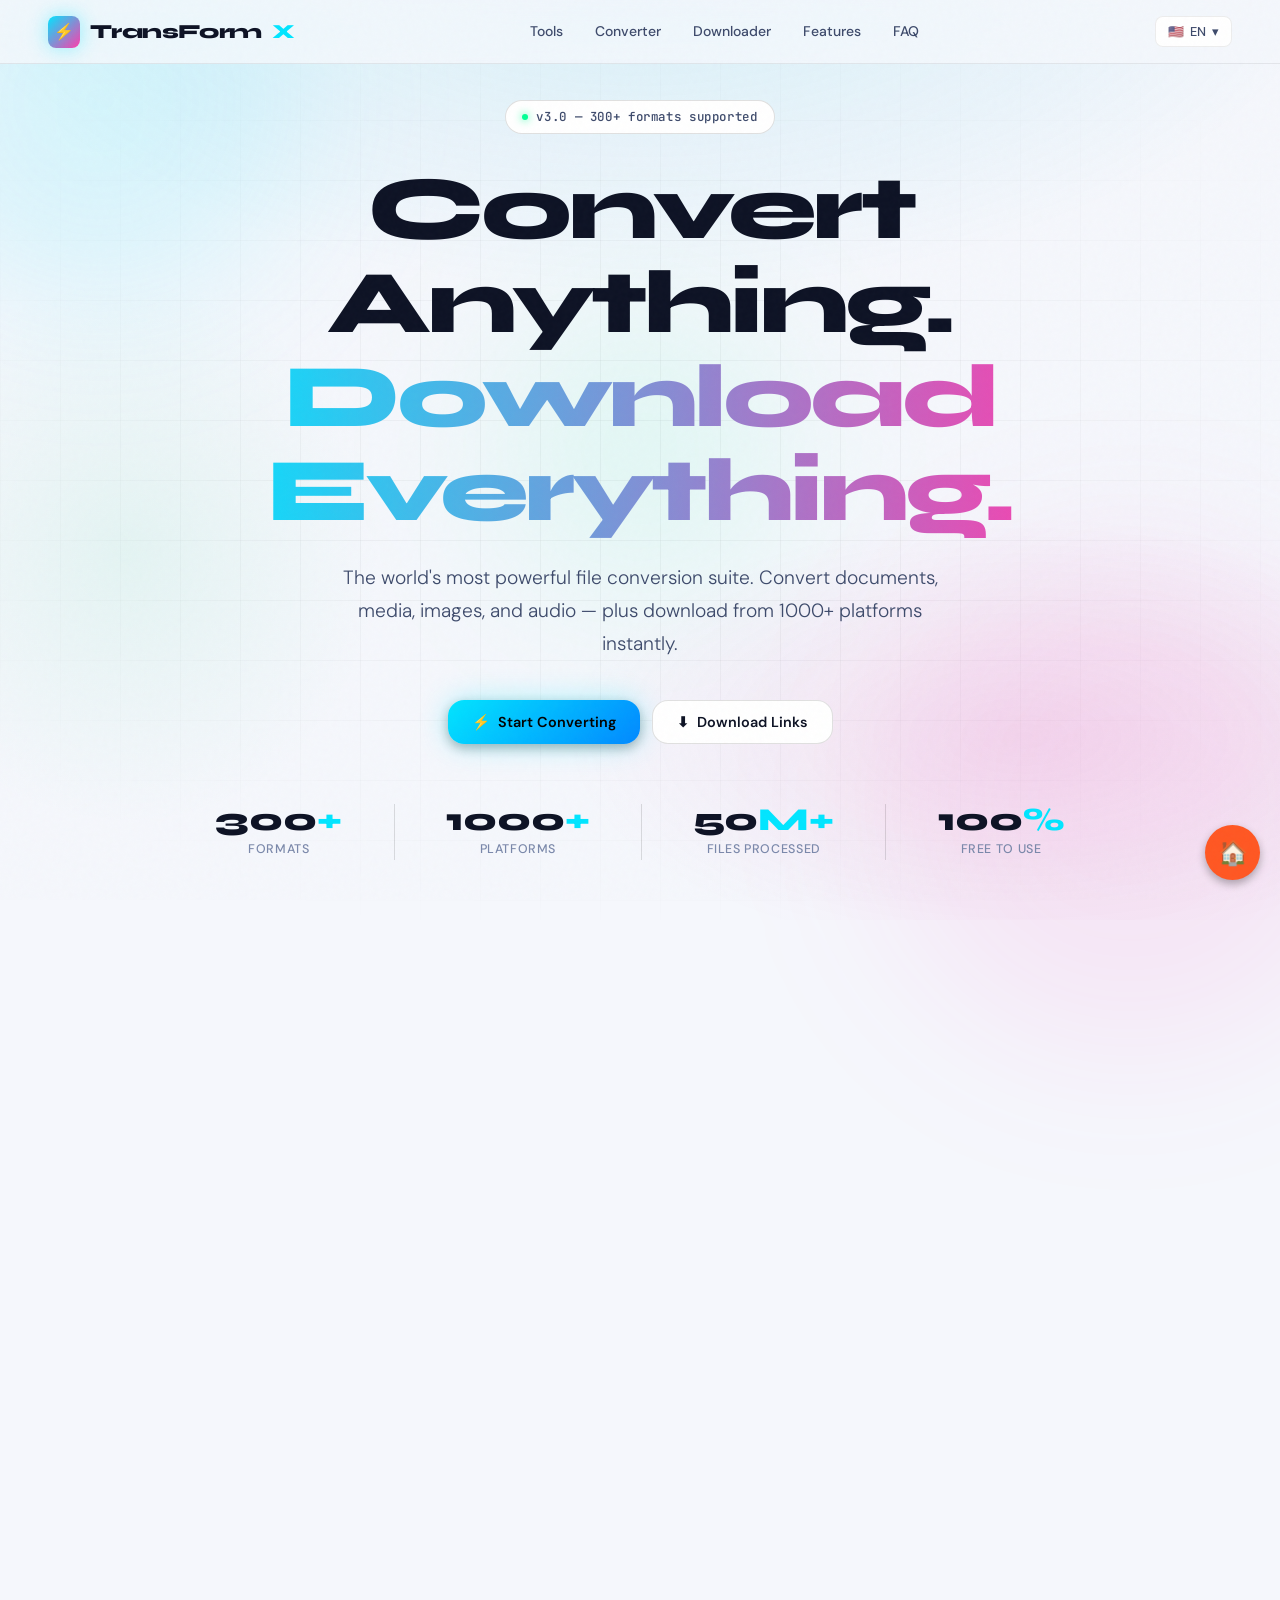
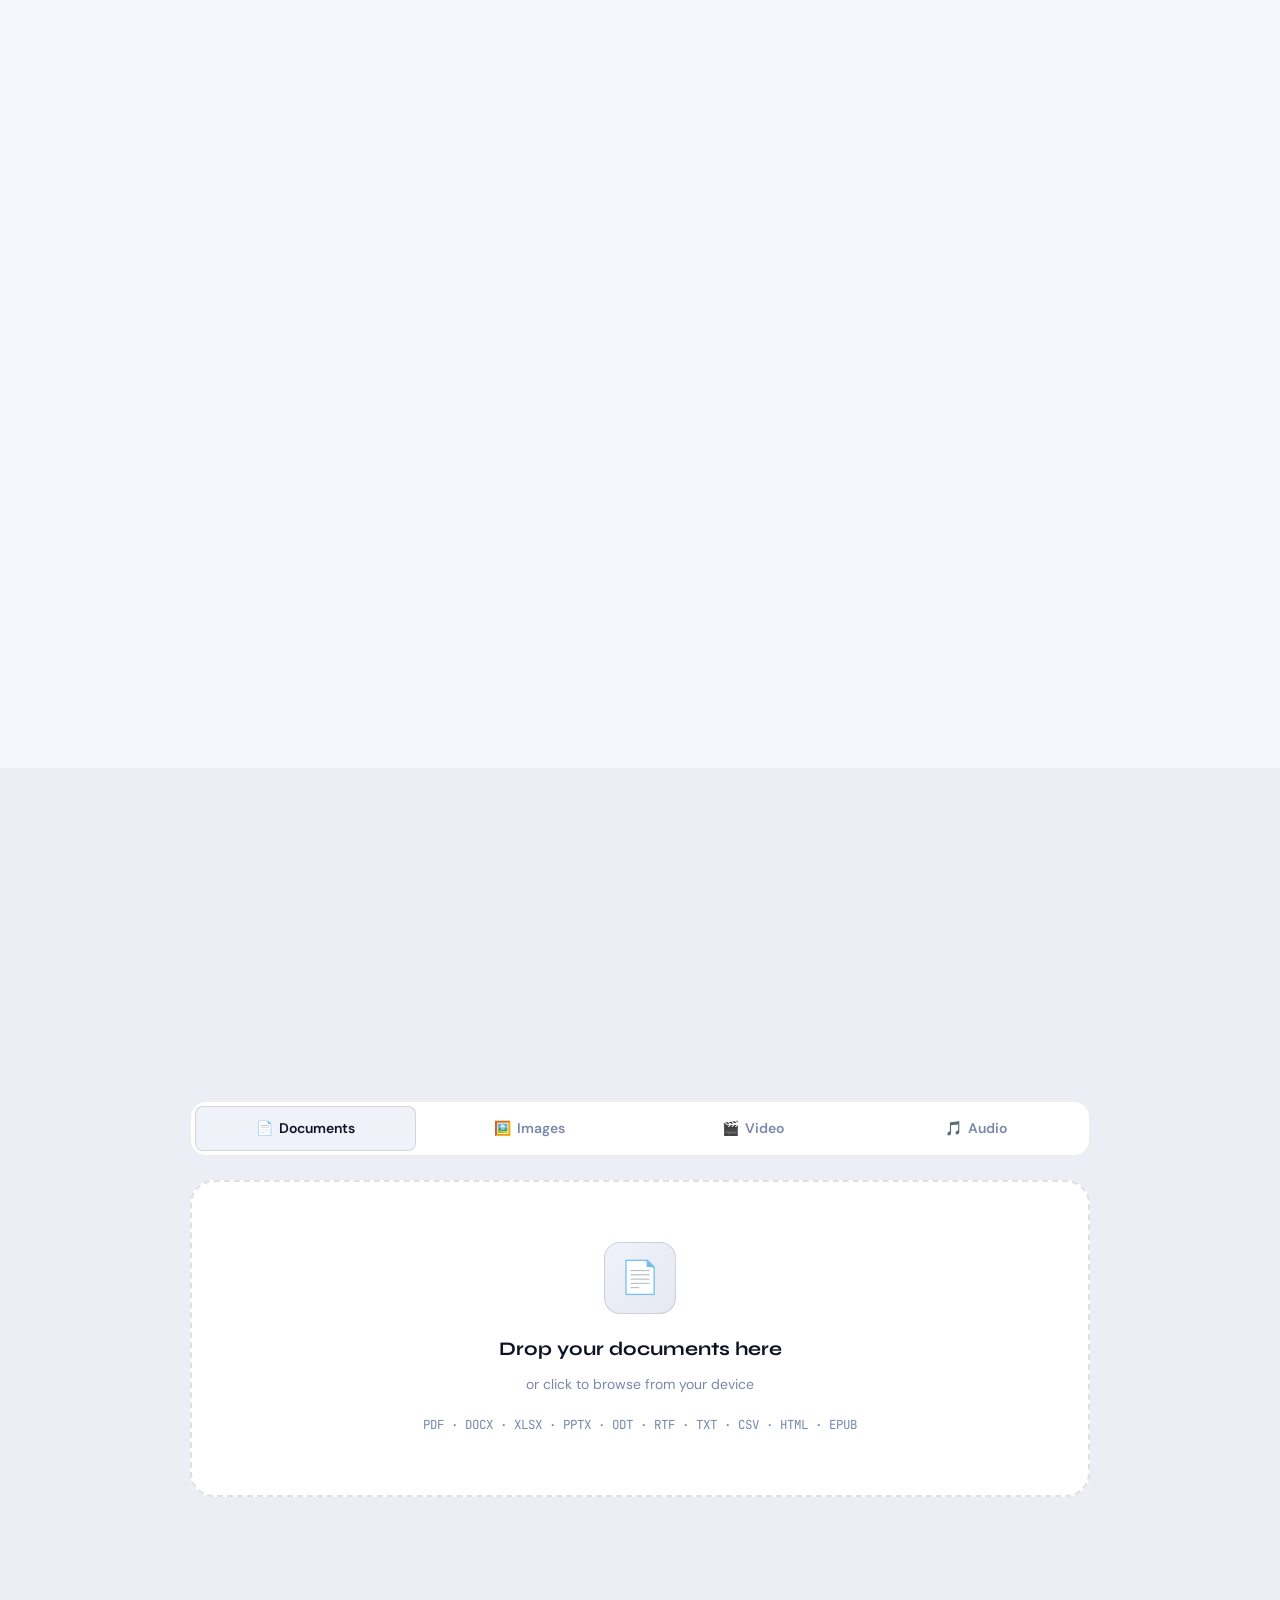
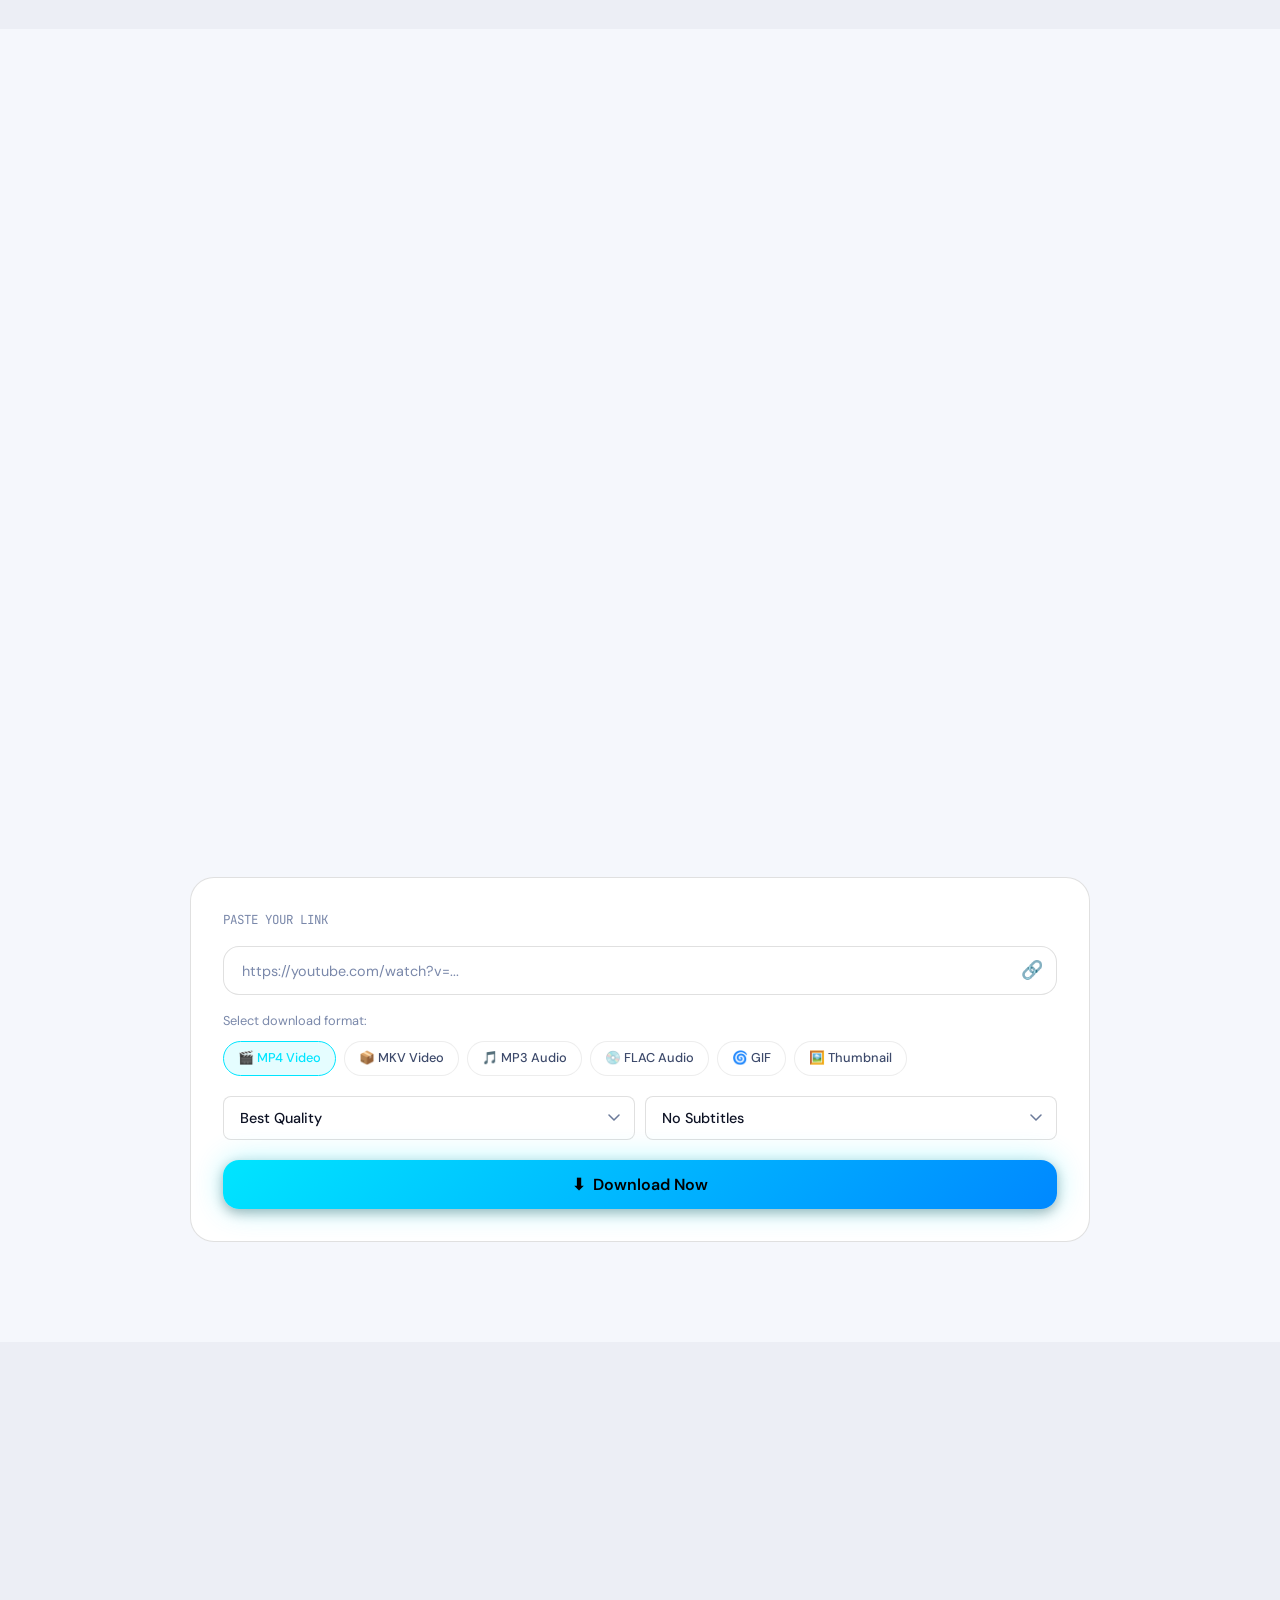
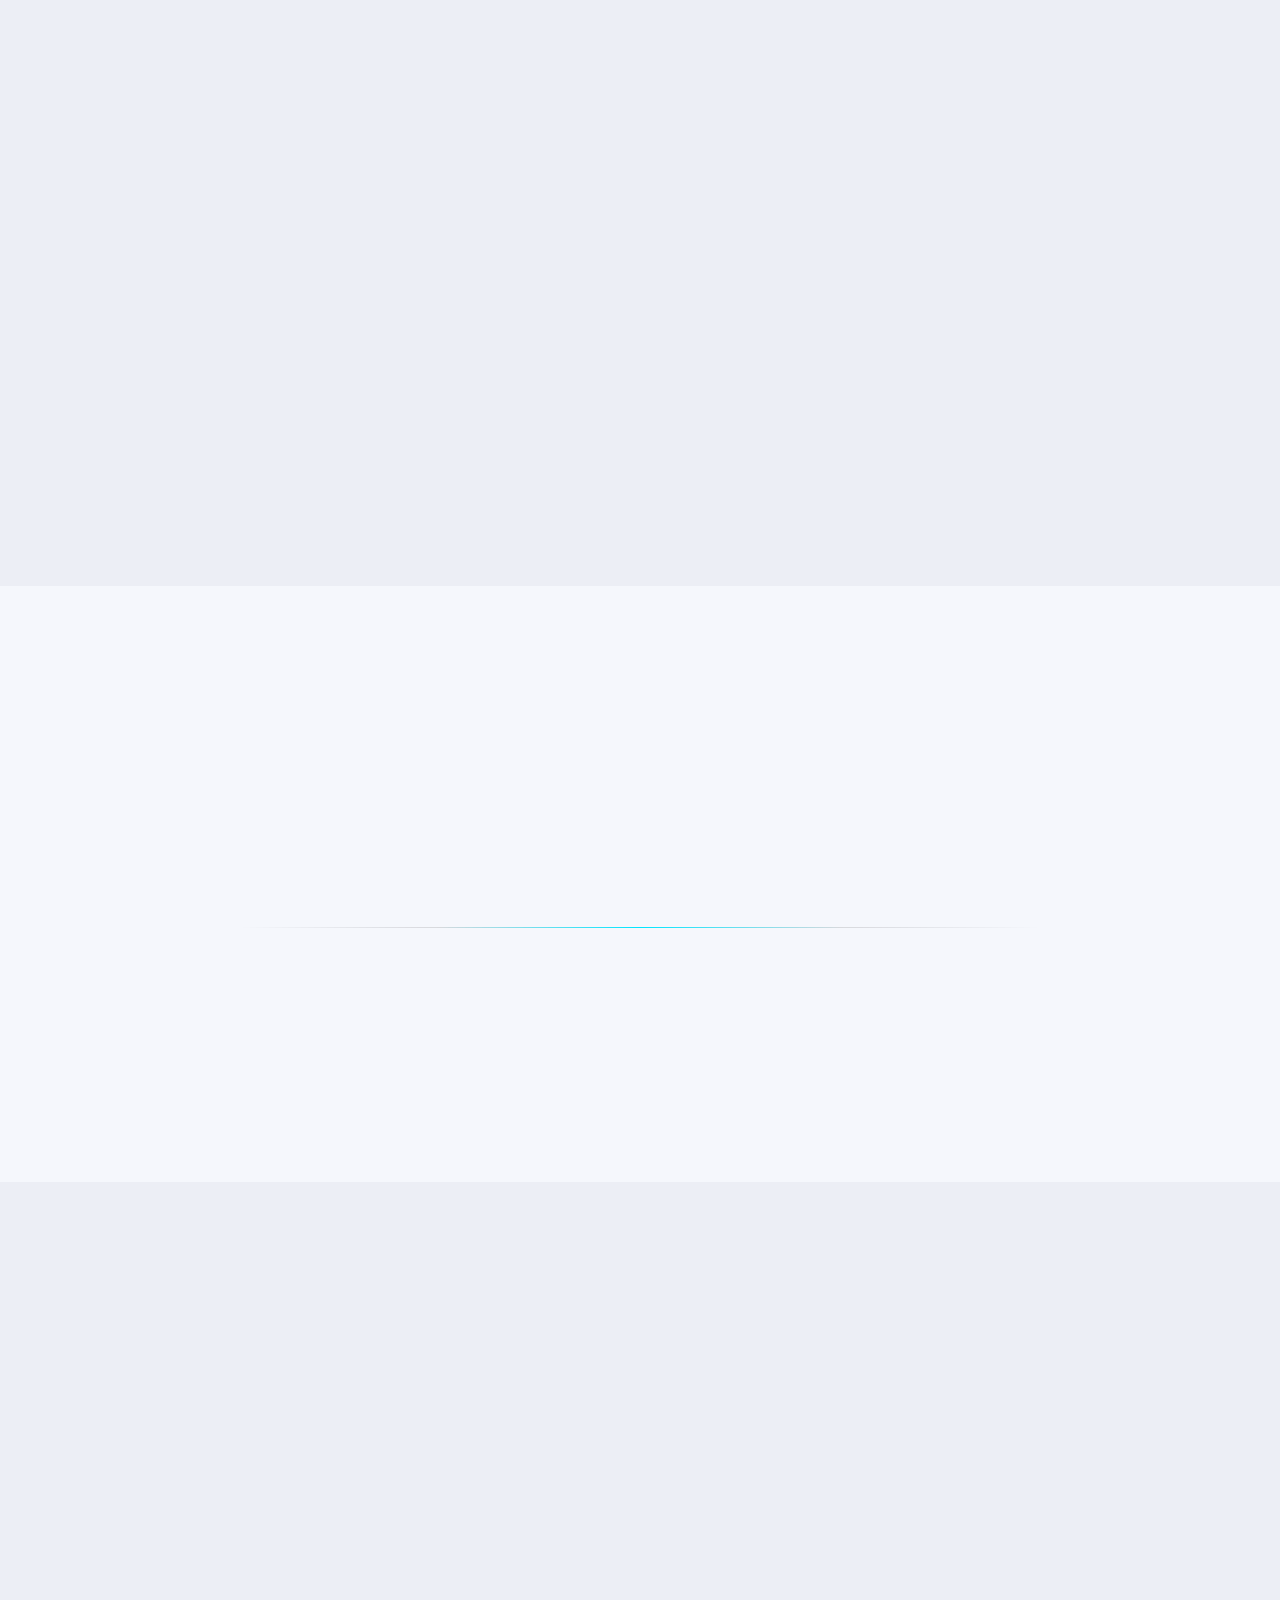
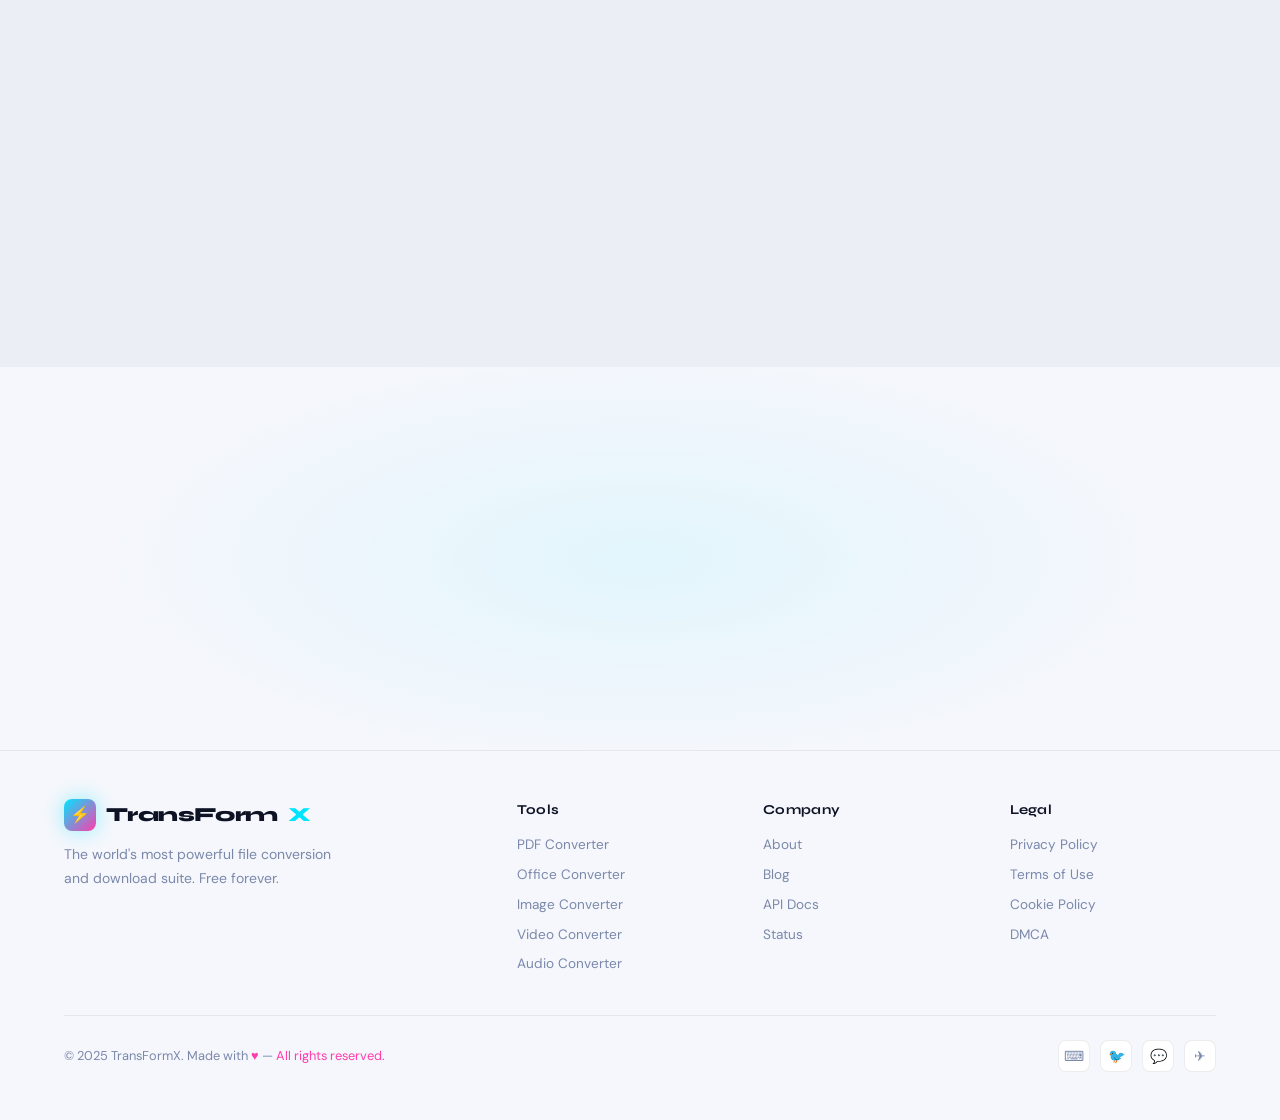
==== commit 527a96c1: "index.html" ====
--- a/index.html
+++ b/index.html
@@ -1576,6 +1576,79 @@
   margin-bottom: 32px;
   font-weight: 300;
 }
+/* Home Button */
+.home-btn {
+  position: fixed;
+  bottom: 20px;
+  right: 20px;
+  width: 55px;
+  height: 55px;
+  background-color: #ff5722;
+  color: white;
+  font-size: 24px;
+  text-align: center;
+  line-height: 55px;
+  border-radius: 50%;
+  text-decoration: none;
+  box-shadow: 0 4px 8px rgba(0,0,0,0.3);
+  transition: 0.3s;
+  z-index: 999;
+}
+
+/* Back to Top Button */
+.top-btn {
+  position: fixed;
+  bottom: 85px; /* sits above home button */
+  right: 20px;
+  width: 55px;
+  height: 55px;
+  background-color: #007BFF;
+  color: white;
+  font-size: 22px;
+  text-align: center;
+  line-height: 55px;
+  border-radius: 50%;
+  text-decoration: none;
+  box-shadow: 0 4px 8px rgba(0,0,0,0.3);
+  transition: 0.3s;
+  display: none; /* hidden by default */
+  z-index: 999;
+}
+
+.home-btn:hover {
+  background-color: #e64a19;
+  transform: scale(1.1);
+}
+
+.top-btn:hover {
+  background-color: #0056b3;
+  transform: scale(1.1);
+}
+</style>
+
+<!-- Back to Top -->
+<a href="#" class="top-btn" id="topBtn" title="Back to Top">⬆</a>
+
+<!-- Home Button -->
+<a href="https://hanshanghao.github.io/vidgrab-pro/" class="home-btn" title="Home">🏠</a>
+
+<script>
+// Show button when scrolling down
+window.onscroll = function() {
+  let btn = document.getElementById("topBtn");
+  if (document.body.scrollTop > 200 || document.documentElement.scrollTop > 200) {
+    btn.style.display = "block";
+  } else {
+    btn.style.display = "none";
+  }
+};
+
+// Smooth scroll to top
+document.getElementById("topBtn").onclick = function(e) {
+  e.preventDefault();
+  window.scrollTo({ top: 0, behavior: 'smooth' });
+};
+</script>
 </style>
 </head>
 <body>
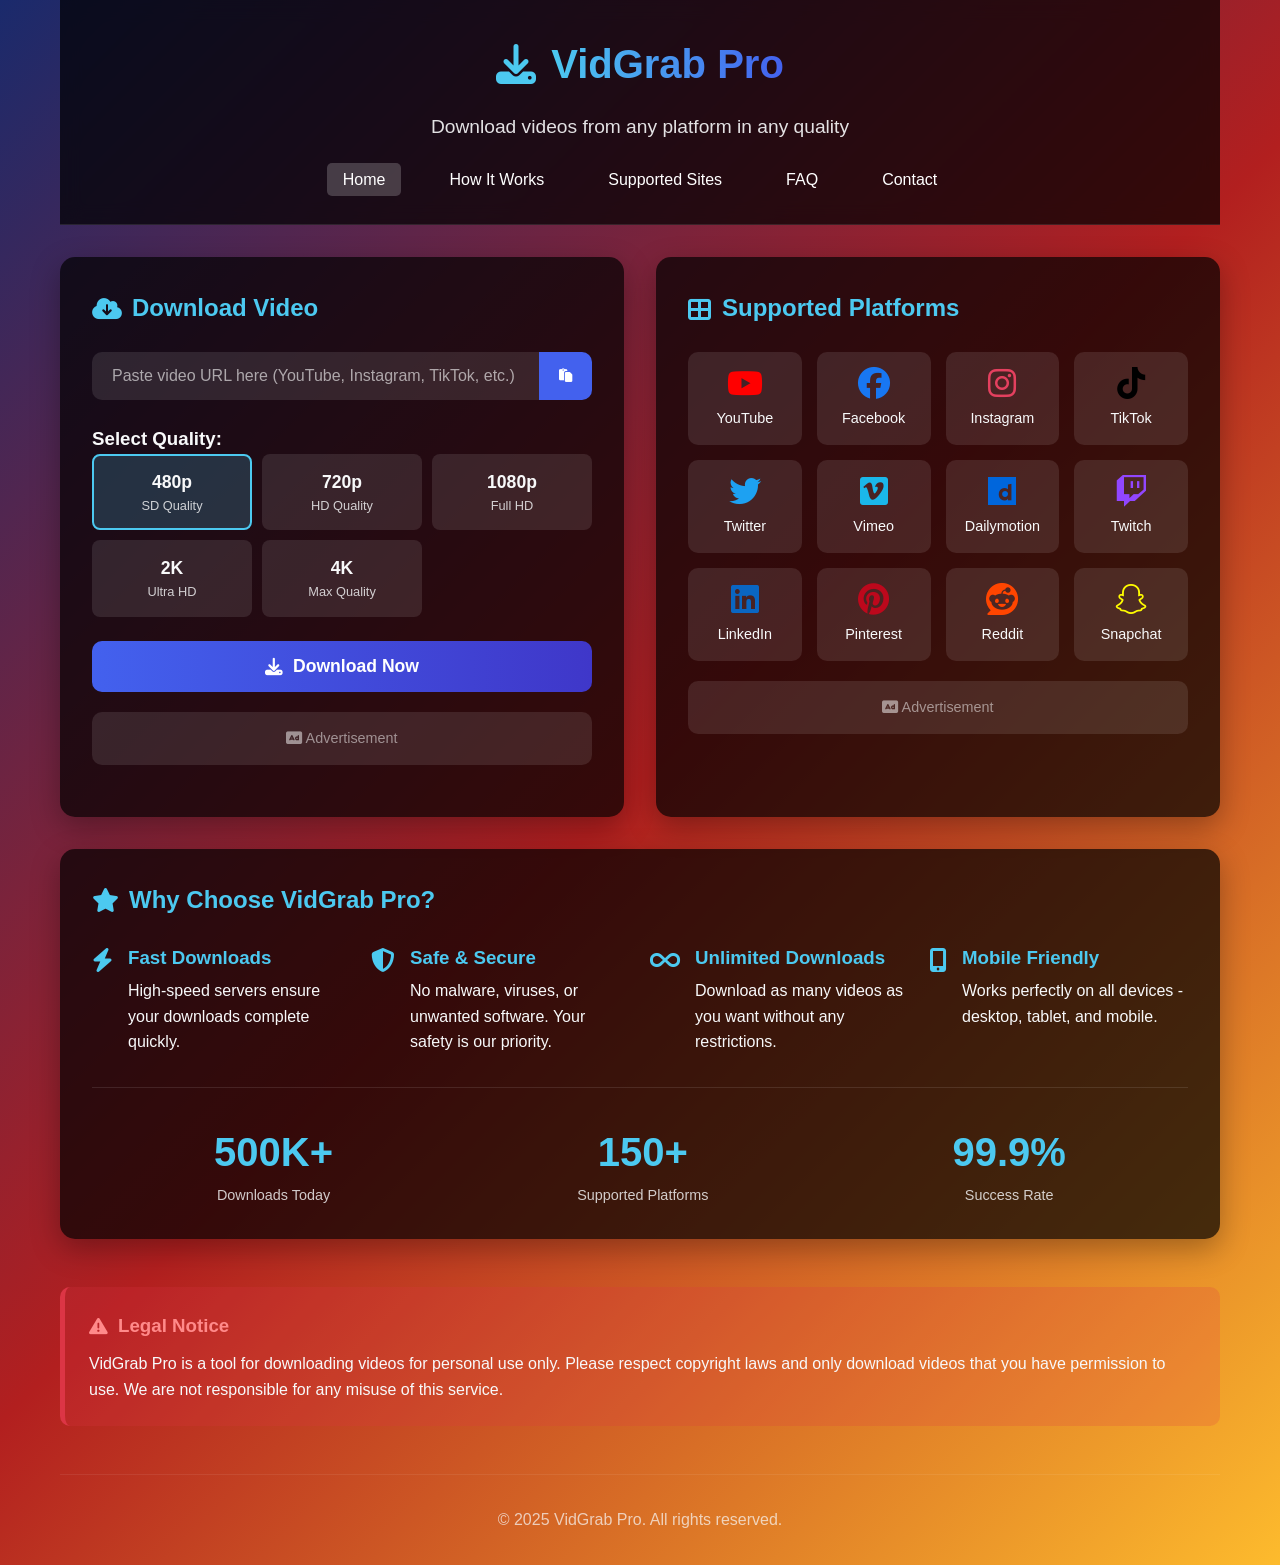
==== commit bcac3708: "Add files via upload" ====
--- a/index.html
+++ b/index.html
@@ -1,2928 +1,197 @@
 <!DOCTYPE html>
-<html lang="en" data-theme="auto">
+<html lang="en">
 <head>
-<meta charset="UTF-8">
-<meta name="viewport" content="width=device-width, initial-scale=1.0">
-<title>TransFormX — Universal File Converter & Link Downloader</title>
-<meta name="description" content="Convert any file format, download from any platform. The world's most powerful media conversion suite.">
-<link rel="preconnect" href="https://fonts.googleapis.com">
-<link rel="preconnect" href="https://fonts.gstatic.com" crossorigin>
-<link href="https://fonts.googleapis.com/css2?family=Syne:wght@400;500;600;700;800&family=DM+Sans:ital,opsz,wght@0,9..40,300;0,9..40,400;0,9..40,500;1,9..40,300&family=JetBrains+Mono:wght@400;500&display=swap" rel="stylesheet">
-
-<style>
-/* ═══════════════════════════════════════════════════════════
-   CSS VARIABLES — LIGHT / DARK AUTO-DETECT
-═══════════════════════════════════════════════════════════ */
-:root {
-  --accent: #00E5FF;
-  --accent2: #FF3CAC;
-  --accent3: #FFB800;
-  --accent4: #00FF94;
-
-  --radius-sm: 8px;
-  --radius-md: 16px;
-  --radius-lg: 24px;
-  --radius-xl: 40px;
-
-  --font-display: 'Syne', sans-serif;
-  --font-body: 'DM Sans', sans-serif;
-  --font-mono: 'JetBrains Mono', monospace;
-
-  --transition: 0.28s cubic-bezier(0.34, 1.56, 0.64, 1);
-  --transition-fast: 0.16s ease;
-  --transition-smooth: 0.4s cubic-bezier(0.25, 0.46, 0.45, 0.94);
-}
-
-@media (prefers-color-scheme: dark) {
-  :root {
-    --bg: #080A0F;
-    --bg2: #0F1219;
-    --bg3: #161B26;
-    --bg4: #1E2535;
-    --bg5: #252D40;
-    --border: rgba(255,255,255,0.07);
-    --border2: rgba(255,255,255,0.12);
-    --text: #F0F4FF;
-    --text2: #A8B4CC;
-    --text3: #6B7A99;
-    --glow: rgba(0,229,255,0.15);
-    --glow2: rgba(255,60,172,0.12);
-    --card-bg: rgba(15,18,25,0.8);
-    --card-border: rgba(255,255,255,0.06);
-    --hero-gradient: radial-gradient(ellipse 80% 60% at 50% -10%, rgba(0,229,255,0.18) 0%, transparent 70%),
-                     radial-gradient(ellipse 60% 40% at 80% 80%, rgba(255,60,172,0.12) 0%, transparent 60%),
-                     radial-gradient(ellipse 40% 60% at 10% 60%, rgba(0,255,148,0.08) 0%, transparent 50%);
-    --noise: url("data:image/svg+xml,%3Csvg viewBox='0 0 200 200' xmlns='http://www.w3.org/2000/svg'%3E%3Cfilter id='n'%3E%3CfeTurbulence type='fractalNoise' baseFrequency='0.9' numOctaves='4' stitchTiles='stitch'/%3E%3C/filter%3E%3Crect width='100%25' height='100%25' filter='url(%23n)' opacity='0.04'/%3E%3C/svg%3E");
-  }
-}
-
-@media (prefers-color-scheme: light) {
-  :root {
-    --bg: #F5F7FC;
-    --bg2: #ECEEF5;
-    --bg3: #FFFFFF;
-    --bg4: #F0F2F9;
-    --bg5: #E5E8F2;
-    --border: rgba(0,0,0,0.07);
-    --border2: rgba(0,0,0,0.12);
-    --text: #0D1224;
-    --text2: #3D4A6B;
-    --text3: #7A88AA;
-    --glow: rgba(0,180,220,0.12);
-    --glow2: rgba(220,40,150,0.08);
-    --card-bg: rgba(255,255,255,0.9);
-    --card-border: rgba(0,0,0,0.06);
-    --hero-gradient: radial-gradient(ellipse 80% 60% at 50% -10%, rgba(0,180,220,0.15) 0%, transparent 70%),
-                     radial-gradient(ellipse 60% 40% at 80% 80%, rgba(220,40,150,0.1) 0%, transparent 60%),
-                     radial-gradient(ellipse 40% 60% at 10% 60%, rgba(0,200,120,0.07) 0%, transparent 50%);
-    --noise: url("data:image/svg+xml,%3Csvg viewBox='0 0 200 200' xmlns='http://www.w3.org/2000/svg'%3E%3Cfilter id='n'%3E%3CfeTurbulence type='fractalNoise' baseFrequency='0.9' numOctaves='4' stitchTiles='stitch'/%3E%3C/filter%3E%3Crect width='100%25' height='100%25' filter='url(%23n)' opacity='0.025'/%3E%3C/svg%3E");
-  }
-}
-
-/* ═══ RESET & BASE ═══ */
-*, *::before, *::after { box-sizing: border-box; margin: 0; padding: 0; }
-html { scroll-behavior: smooth; font-size: 16px; }
-body {
-  font-family: var(--font-body);
-  background: var(--bg);
-  color: var(--text);
-  min-height: 100vh;
-  overflow-x: hidden;
-  line-height: 1.6;
-}
-img { max-width: 100%; display: block; }
-button { cursor: pointer; border: none; background: none; font-family: inherit; }
-a { text-decoration: none; color: inherit; }
-ul { list-style: none; }
-
-/* ═══ SCROLLBAR ═══ */
-::-webkit-scrollbar { width: 6px; }
-::-webkit-scrollbar-track { background: var(--bg); }
-::-webkit-scrollbar-thumb { background: var(--bg5); border-radius: 99px; }
-::-webkit-scrollbar-thumb:hover { background: var(--text3); }
-
-/* ═══ NOISE OVERLAY ═══ */
-body::before {
-  content: '';
-  position: fixed;
-  inset: 0;
-  background: var(--noise);
-  pointer-events: none;
-  z-index: 9999;
-  opacity: 1;
-}
-
-/* ═══════════════════════════════════════════════════════════
-   NAVIGATION
-═══════════════════════════════════════════════════════════ */
-.nav {
-  position: fixed;
-  top: 0; left: 0; right: 0;
-  z-index: 1000;
-  padding: 0 clamp(16px, 4vw, 48px);
-  height: 64px;
-  display: flex;
-  align-items: center;
-  justify-content: space-between;
-  background: rgba(var(--bg-rgb, 8,10,15), 0.75);
-  backdrop-filter: blur(20px) saturate(180%);
-  -webkit-backdrop-filter: blur(20px) saturate(180%);
-  border-bottom: 1px solid var(--border);
-  transition: var(--transition-smooth);
-}
-
-@media (prefers-color-scheme: light) {
-  .nav { background: rgba(245,247,252,0.85); }
-}
-
-.nav-logo {
-  display: flex;
-  align-items: center;
-  gap: 10px;
-  font-family: var(--font-display);
-  font-size: 1.25rem;
-  font-weight: 800;
-  letter-spacing: -0.03em;
-}
-
-.nav-logo-icon {
-  width: 32px; height: 32px;
-  background: linear-gradient(135deg, var(--accent), var(--accent2));
-  border-radius: 8px;
-  display: flex; align-items: center; justify-content: center;
-  font-size: 16px;
-  box-shadow: 0 0 20px rgba(0,229,255,0.4);
-}
-
-.nav-logo span { color: var(--accent); }
-
-.nav-center {
-  display: flex;
-  align-items: center;
-  gap: 4px;
-}
-
-.nav-link {
-  padding: 6px 14px;
-  border-radius: var(--radius-sm);
-  font-size: 0.875rem;
-  font-weight: 500;
-  color: var(--text2);
-  transition: var(--transition-fast);
-  cursor: pointer;
-}
-.nav-link:hover { color: var(--text); background: var(--bg3); }
-.nav-link.active { color: var(--accent); }
-
-.nav-right {
-  display: flex;
-  align-items: center;
-  gap: 12px;
-}
-
-/* Language Selector */
-.lang-select {
-  position: relative;
-}
-.lang-btn {
-  display: flex;
-  align-items: center;
-  gap: 6px;
-  padding: 6px 12px;
-  border-radius: var(--radius-sm);
-  background: var(--bg3);
-  border: 1px solid var(--border);
-  color: var(--text2);
-  font-size: 0.8rem;
-  font-weight: 500;
-  transition: var(--transition-fast);
-  font-family: var(--font-body);
-  cursor: pointer;
-}
-.lang-btn:hover { border-color: var(--accent); color: var(--accent); }
-
-.lang-dropdown {
-  position: absolute;
-  top: calc(100% + 8px);
-  right: 0;
-  background: var(--bg2);
-  border: 1px solid var(--border2);
-  border-radius: var(--radius-md);
-  padding: 6px;
-  min-width: 140px;
-  opacity: 0;
-  visibility: hidden;
-  transform: translateY(-8px);
-  transition: var(--transition-smooth);
-  z-index: 999;
-  box-shadow: 0 20px 60px rgba(0,0,0,0.3);
-}
-.lang-select:hover .lang-dropdown,
-.lang-dropdown.open {
-  opacity: 1;
-  visibility: visible;
-  transform: translateY(0);
-}
-.lang-option {
-  padding: 8px 12px;
-  border-radius: 8px;
-  cursor: pointer;
-  font-size: 0.85rem;
-  color: var(--text2);
-  transition: var(--transition-fast);
-  display: flex;
-  align-items: center;
-  gap: 8px;
-}
-.lang-option:hover { background: var(--bg4); color: var(--text); }
-.lang-option.selected { color: var(--accent); }
-
-.mobile-menu-btn {
-  display: none;
-  flex-direction: column;
-  gap: 5px;
-  padding: 8px;
-  border-radius: 8px;
-  background: var(--bg3);
-}
-.mobile-menu-btn span {
-  display: block;
-  width: 20px; height: 2px;
-  background: var(--text);
-  border-radius: 2px;
-  transition: var(--transition-fast);
-}
-
-@media (max-width: 768px) {
-  .nav-center { display: none; }
-  .mobile-menu-btn { display: flex; }
-}
-
-/* ═══════════════════════════════════════════════════════════
-   HERO
-═══════════════════════════════════════════════════════════ */
-.hero {
-  min-height: 100vh;
-  display: flex;
-  flex-direction: column;
-  align-items: center;
-  justify-content: center;
-  padding: 100px clamp(16px, 5vw, 80px) 60px;
-  background: var(--hero-gradient);
-  position: relative;
-  overflow: hidden;
-}
-
-/* Animated grid */
-.hero-grid {
-  position: absolute;
-  inset: 0;
-  background-image:
-    linear-gradient(var(--border) 1px, transparent 1px),
-    linear-gradient(90deg, var(--border) 1px, transparent 1px);
-  background-size: 60px 60px;
-  opacity: 0.5;
-  mask-image: radial-gradient(ellipse 80% 70% at center, black 30%, transparent 80%);
-  -webkit-mask-image: radial-gradient(ellipse 80% 70% at center, black 30%, transparent 80%);
-}
-
-/* Floating orbs */
-.orb {
-  position: absolute;
-  border-radius: 50%;
-  filter: blur(80px);
-  animation: orb-float 8s ease-in-out infinite;
-  pointer-events: none;
-}
-.orb-1 { width: 400px; height: 400px; background: rgba(0,229,255,0.12); top: -100px; left: -100px; animation-delay: 0s; }
-.orb-2 { width: 500px; height: 500px; background: rgba(255,60,172,0.09); bottom: -150px; right: -100px; animation-delay: -3s; }
-.orb-3 { width: 300px; height: 300px; background: rgba(0,255,148,0.08); top: 50%; left: 50%; transform: translate(-50%,-50%); animation-delay: -6s; }
-
-@keyframes orb-float {
-  0%, 100% { transform: translate(0, 0) scale(1); }
-  33% { transform: translate(30px, -20px) scale(1.05); }
-  66% { transform: translate(-20px, 30px) scale(0.95); }
-}
-.orb-3 {
-  animation: orb-float3 8s ease-in-out infinite;
-}
-@keyframes orb-float3 {
-  0%, 100% { transform: translate(-50%, -50%) scale(1); }
-  33% { transform: translate(-50%, calc(-50% + 20px)) scale(1.05); }
-  66% { transform: translate(-50%, calc(-50% - 15px)) scale(0.95); }
-}
-
-.hero-content {
-  position: relative;
-  z-index: 2;
-  text-align: center;
-  max-width: 900px;
-}
-
-.hero-badge {
-  display: inline-flex;
-  align-items: center;
-  gap: 8px;
-  padding: 6px 16px;
-  border-radius: 99px;
-  background: var(--bg3);
-  border: 1px solid var(--border2);
-  font-size: 0.78rem;
-  font-weight: 500;
-  color: var(--text2);
-  margin-bottom: 28px;
-  font-family: var(--font-mono);
-  letter-spacing: 0.05em;
-  animation: fade-up 0.6s ease both;
-}
-
-.hero-badge-dot {
-  width: 6px; height: 6px;
-  border-radius: 50%;
-  background: var(--accent4);
-  box-shadow: 0 0 8px var(--accent4);
-  animation: pulse-dot 2s ease infinite;
-}
-
-@keyframes pulse-dot {
-  0%, 100% { opacity: 1; transform: scale(1); }
-  50% { opacity: 0.6; transform: scale(0.8); }
-}
-
-.hero-title {
-  font-family: var(--font-display);
-  font-size: clamp(2.8rem, 7vw, 6rem);
-  font-weight: 800;
-  line-height: 1.05;
-  letter-spacing: -0.04em;
-  margin-bottom: 24px;
-  animation: fade-up 0.6s 0.1s ease both;
-}
-
-.hero-title .line2 {
-  display: block;
-  background: linear-gradient(90deg, var(--accent), var(--accent2), var(--accent3));
-  -webkit-background-clip: text;
-  -webkit-text-fill-color: transparent;
-  background-clip: text;
-  background-size: 200% 100%;
-  animation: fade-up 0.6s 0.1s ease both, gradient-shift 4s ease infinite;
-}
-
-@keyframes gradient-shift {
-  0%, 100% { background-position: 0% 50%; }
-  50% { background-position: 100% 50%; }
-}
-
-.hero-sub {
-  font-size: clamp(1rem, 2vw, 1.2rem);
-  color: var(--text2);
-  max-width: 600px;
-  margin: 0 auto 40px;
-  line-height: 1.7;
-  font-weight: 300;
-  animation: fade-up 0.6s 0.2s ease both;
-}
-
-.hero-actions {
-  display: flex;
-  gap: 12px;
-  justify-content: center;
-  flex-wrap: wrap;
-  animation: fade-up 0.6s 0.3s ease both;
-}
-
-@keyframes fade-up {
-  from { opacity: 0; transform: translateY(20px); }
-  to { opacity: 1; transform: translateY(0); }
-}
-
-/* ═══ BUTTONS ═══ */
-.btn {
-  display: inline-flex;
-  align-items: center;
-  gap: 8px;
-  padding: 12px 24px;
-  border-radius: var(--radius-md);
-  font-size: 0.9rem;
-  font-weight: 600;
-  font-family: var(--font-body);
-  transition: var(--transition);
-  cursor: pointer;
-  border: none;
-  white-space: nowrap;
-}
-
-.btn-primary {
-  background: linear-gradient(135deg, var(--accent), #0088ff);
-  color: #000;
-  box-shadow: 0 0 30px rgba(0,229,255,0.3), 0 4px 12px rgba(0,0,0,0.3);
-}
-.btn-primary:hover {
-  transform: translateY(-2px) scale(1.02);
-  box-shadow: 0 0 50px rgba(0,229,255,0.5), 0 8px 24px rgba(0,0,0,0.3);
-}
-
-.btn-ghost {
-  background: var(--bg3);
-  color: var(--text);
-  border: 1px solid var(--border2);
-}
-.btn-ghost:hover {
-  border-color: var(--accent);
-  color: var(--accent);
-  transform: translateY(-2px);
-}
-
-/* ═══ STATS BAR ═══ */
-.stats-bar {
-  position: relative;
-  z-index: 2;
-  display: flex;
-  gap: clamp(24px, 4vw, 60px);
-  flex-wrap: wrap;
-  justify-content: center;
-  margin-top: 60px;
-  animation: fade-up 0.6s 0.4s ease both;
-}
-
-.stat {
-  text-align: center;
-}
-.stat-num {
-  font-family: var(--font-display);
-  font-size: clamp(1.5rem, 3vw, 2rem);
-  font-weight: 800;
-  color: var(--text);
-  line-height: 1;
-  margin-bottom: 4px;
-}
-.stat-num span { color: var(--accent); }
-.stat-label {
-  font-size: 0.78rem;
-  color: var(--text3);
-  letter-spacing: 0.05em;
-  text-transform: uppercase;
-  font-weight: 500;
-}
-
-/* Divider */
-.stat-divider {
-  width: 1px;
-  background: var(--border2);
-  align-self: stretch;
-}
-
-/* ═══════════════════════════════════════════════════════════
-   SECTION WRAPPER
-═══════════════════════════════════════════════════════════ */
-.section {
-  padding: clamp(60px, 8vw, 100px) clamp(16px, 5vw, 80px);
-}
-
-.section-header {
-  text-align: center;
-  margin-bottom: clamp(40px, 6vw, 72px);
-}
-
-.section-eyebrow {
-  display: inline-flex;
-  align-items: center;
-  gap: 8px;
-  font-size: 0.78rem;
-  font-weight: 600;
-  letter-spacing: 0.1em;
-  text-transform: uppercase;
-  color: var(--accent);
-  font-family: var(--font-mono);
-  margin-bottom: 12px;
-}
-
-.section-title {
-  font-family: var(--font-display);
-  font-size: clamp(1.8rem, 4vw, 3rem);
-  font-weight: 800;
-  letter-spacing: -0.03em;
-  line-height: 1.1;
-  margin-bottom: 16px;
-}
-
-.section-desc {
-  font-size: 1.05rem;
-  color: var(--text2);
-  max-width: 560px;
-  margin: 0 auto;
-  line-height: 1.7;
-  font-weight: 300;
-}
-
-/* ═══════════════════════════════════════════════════════════
-   TOOL CATEGORIES — MAIN GRID
-═══════════════════════════════════════════════════════════ */
-#tools {
-  background: var(--bg);
-}
-
-.tools-grid {
-  display: grid;
-  grid-template-columns: repeat(auto-fill, minmax(min(100%, 340px), 1fr));
-  gap: 20px;
-  max-width: 1400px;
-  margin: 0 auto;
-}
-
-.tool-card {
-  background: var(--card-bg);
-  border: 1px solid var(--card-border);
-  border-radius: var(--radius-lg);
-  overflow: hidden;
-  transition: var(--transition);
-  position: relative;
-  backdrop-filter: blur(10px);
-  cursor: pointer;
-}
-
-.tool-card::before {
-  content: '';
-  position: absolute;
-  inset: 0;
-  background: linear-gradient(135deg, var(--card-accent-color, rgba(0,229,255,0.05)), transparent);
-  opacity: 0;
-  transition: var(--transition-smooth);
-  pointer-events: none;
-  border-radius: inherit;
-}
-
-.tool-card:hover {
-  transform: translateY(-4px);
-  border-color: var(--card-accent-color, rgba(0,229,255,0.3));
-  box-shadow: 0 20px 60px rgba(0,0,0,0.2), 0 0 0 1px var(--card-accent-color, rgba(0,229,255,0.1));
-}
-
-.tool-card:hover::before { opacity: 1; }
-
-.tool-card-header {
-  padding: 28px 28px 20px;
-  display: flex;
-  align-items: flex-start;
-  justify-content: space-between;
-  gap: 16px;
-}
-
-.tool-icon {
-  width: 56px; height: 56px;
-  border-radius: 14px;
-  display: flex;
-  align-items: center;
-  justify-content: center;
-  font-size: 26px;
-  flex-shrink: 0;
-  position: relative;
-  overflow: hidden;
-}
-
-.tool-icon::after {
-  content: '';
-  position: absolute;
-  inset: 0;
-  background: inherit;
-  opacity: 0.15;
-  filter: blur(12px);
-  transform: scale(1.5);
-  z-index: -1;
-}
-
-.tool-badge {
-  font-family: var(--font-mono);
-  font-size: 0.7rem;
-  padding: 4px 10px;
-  border-radius: 99px;
-  font-weight: 600;
-  letter-spacing: 0.05em;
-}
-.badge-free { background: rgba(0,255,148,0.15); color: var(--accent4); }
-.badge-hot { background: rgba(255,184,0,0.15); color: var(--accent3); }
-.badge-new { background: rgba(0,229,255,0.15); color: var(--accent); }
-
-.tool-card-body { padding: 0 28px 28px; }
-
-.tool-card-title {
-  font-family: var(--font-display);
-  font-size: 1.2rem;
-  font-weight: 700;
-  letter-spacing: -0.02em;
-  margin-bottom: 8px;
-}
-
-.tool-card-desc {
-  font-size: 0.875rem;
-  color: var(--text2);
-  line-height: 1.6;
-  margin-bottom: 20px;
-}
-
-.tool-formats {
-  display: flex;
-  flex-wrap: wrap;
-  gap: 6px;
-  margin-bottom: 20px;
-}
-
-.format-tag {
-  font-family: var(--font-mono);
-  font-size: 0.7rem;
-  padding: 3px 9px;
-  border-radius: 6px;
-  background: var(--bg4);
-  border: 1px solid var(--border);
-  color: var(--text3);
-  font-weight: 500;
-  transition: var(--transition-fast);
-}
-
-.tool-card:hover .format-tag {
-  border-color: var(--border2);
-  color: var(--text2);
-}
-
-.tool-cta {
-  width: 100%;
-  padding: 10px 18px;
-  border-radius: var(--radius-sm);
-  font-size: 0.875rem;
-  font-weight: 600;
-  border: 1px solid var(--border2);
-  background: var(--bg4);
-  color: var(--text);
-  display: flex;
-  align-items: center;
-  justify-content: center;
-  gap: 8px;
-  transition: var(--transition);
-  font-family: var(--font-body);
-}
-
-.tool-cta:hover {
-  background: var(--accent);
-  border-color: var(--accent);
-  color: #000;
-  transform: translateY(-1px);
-}
-
-/* ═══════════════════════════════════════════════════════════
-   MAIN CONVERTER / DOWNLOADER PANEL
-═══════════════════════════════════════════════════════════ */
-#converter {
-  background: var(--bg2);
-}
-
-.converter-wrapper {
-  max-width: 900px;
-  margin: 0 auto;
-}
-
-/* Tab nav */
-.converter-tabs {
-  display: flex;
-  gap: 4px;
-  background: var(--bg3);
-  border: 1px solid var(--border);
-  border-radius: var(--radius-md);
-  padding: 4px;
-  margin-bottom: 24px;
-}
-
-.converter-tab {
-  flex: 1;
-  padding: 10px 16px;
-  border-radius: var(--radius-sm);
-  font-size: 0.875rem;
-  font-weight: 600;
-  color: var(--text3);
-  transition: var(--transition-fast);
-  text-align: center;
-  cursor: pointer;
-  display: flex;
-  align-items: center;
-  justify-content: center;
-  gap: 6px;
-  white-space: nowrap;
-}
-
-.converter-tab.active {
-  background: var(--bg4);
-  color: var(--text);
-  border: 1px solid var(--border2);
-}
-
-.converter-tab:hover:not(.active) { color: var(--text2); }
-
-/* Panel */
-.converter-panel {
-  display: none;
-  animation: fade-up 0.3s ease both;
-}
-.converter-panel.active { display: block; }
-
-/* Drop zone */
-.drop-zone {
-  border: 2px dashed var(--border2);
-  border-radius: var(--radius-lg);
-  padding: 60px 40px;
-  text-align: center;
-  cursor: pointer;
-  transition: var(--transition-smooth);
-  background: var(--bg3);
-  position: relative;
-  overflow: hidden;
-}
-
-.drop-zone::before {
-  content: '';
-  position: absolute;
-  inset: 0;
-  background: linear-gradient(135deg, rgba(0,229,255,0.03), rgba(255,60,172,0.03));
-  opacity: 0;
-  transition: var(--transition-smooth);
-}
-
-.drop-zone:hover, .drop-zone.dragover {
-  border-color: var(--accent);
-  background: var(--bg4);
-  box-shadow: 0 0 40px rgba(0,229,255,0.1);
-}
-
-.drop-zone:hover::before, .drop-zone.dragover::before {
-  opacity: 1;
-}
-
-.drop-icon {
-  width: 72px; height: 72px;
-  border-radius: var(--radius-md);
-  background: linear-gradient(135deg, var(--bg4), var(--bg5));
-  border: 1px solid var(--border2);
-  display: flex;
-  align-items: center;
-  justify-content: center;
-  font-size: 32px;
-  margin: 0 auto 20px;
-  transition: var(--transition);
-}
-
-.drop-zone:hover .drop-icon {
-  transform: scale(1.1) rotate(-5deg);
-  border-color: var(--accent);
-}
-
-.drop-title {
-  font-family: var(--font-display);
-  font-size: 1.2rem;
-  font-weight: 700;
-  margin-bottom: 8px;
-}
-
-.drop-sub {
-  font-size: 0.875rem;
-  color: var(--text3);
-  margin-bottom: 20px;
-}
-
-.drop-accept {
-  font-size: 0.78rem;
-  color: var(--text3);
-  font-family: var(--font-mono);
-}
-
-input[type="file"] { display: none; }
-
-/* Format selector */
-.format-row {
-  display: grid;
-  grid-template-columns: 1fr auto 1fr;
-  gap: 12px;
-  align-items: center;
-  margin: 20px 0;
-}
-
-.format-select {
-  padding: 12px 16px;
-  border-radius: var(--radius-sm);
-  background: var(--bg3);
-  border: 1px solid var(--border2);
-  color: var(--text);
-  font-size: 0.9rem;
-  font-family: var(--font-body);
-  font-weight: 500;
-  appearance: none;
-  background-image: url("data:image/svg+xml,%3Csvg xmlns='http://www.w3.org/2000/svg' width='12' height='8' viewBox='0 0 12 8'%3E%3Cpath d='M1 1l5 5 5-5' stroke='%236B7A99' stroke-width='1.5' fill='none' stroke-linecap='round'/%3E%3C/svg%3E");
-  background-repeat: no-repeat;
-  background-position: right 14px center;
-  padding-right: 36px;
-  cursor: pointer;
-  transition: var(--transition-fast);
-  width: 100%;
-}
-
-.format-select:focus {
-  outline: none;
-  border-color: var(--accent);
-  box-shadow: 0 0 0 3px rgba(0,229,255,0.1);
-}
-
-.format-arrow {
-  width: 36px; height: 36px;
-  border-radius: 50%;
-  background: var(--bg4);
-  border: 1px solid var(--border2);
-  display: flex;
-  align-items: center;
-  justify-content: center;
-  font-size: 14px;
-  color: var(--text3);
-  flex-shrink: 0;
-}
-
-/* URL input */
-.url-input-wrapper {
-  position: relative;
-  margin-bottom: 16px;
-}
-
-.url-input {
-  width: 100%;
-  padding: 14px 52px 14px 18px;
-  border-radius: var(--radius-md);
-  background: var(--bg3);
-  border: 1px solid var(--border2);
-  color: var(--text);
-  font-size: 0.9rem;
-  font-family: var(--font-mono);
-  transition: var(--transition-fast);
-}
-
-.url-input::placeholder { color: var(--text3); font-family: var(--font-body); }
-
-.url-input:focus {
-  outline: none;
-  border-color: var(--accent);
-  box-shadow: 0 0 0 3px rgba(0,229,255,0.1);
-}
-
-.url-input-icon {
-  position: absolute;
-  right: 14px;
-  top: 50%;
-  transform: translateY(-50%);
-  color: var(--text3);
-  font-size: 18px;
-  pointer-events: none;
-}
-
-.platform-chips {
-  display: flex;
-  flex-wrap: wrap;
-  gap: 8px;
-  margin-bottom: 20px;
-}
-
-.platform-chip {
-  display: flex;
-  align-items: center;
-  gap: 6px;
-  padding: 6px 14px;
-  border-radius: 99px;
-  background: var(--bg3);
-  border: 1px solid var(--border);
-  font-size: 0.8rem;
-  font-weight: 500;
-  color: var(--text2);
-  cursor: pointer;
-  transition: var(--transition-fast);
-}
-
-.platform-chip:hover {
-  border-color: var(--accent);
-  color: var(--accent);
-  background: rgba(0,229,255,0.05);
-}
-
-.platform-chip.selected {
-  background: rgba(0,229,255,0.1);
-  border-color: var(--accent);
-  color: var(--accent);
-}
-
-/* Progress */
-.progress-bar-wrap {
-  height: 4px;
-  background: var(--bg4);
-  border-radius: 99px;
-  overflow: hidden;
-  margin: 16px 0;
-  display: none;
-}
-
-.progress-bar-fill {
-  height: 100%;
-  background: linear-gradient(90deg, var(--accent), var(--accent2));
-  border-radius: 99px;
-  width: 0%;
-  transition: width 0.3s ease;
-  box-shadow: 0 0 12px var(--accent);
-}
-
-/* ═══════════════════════════════════════════════════════════
-   PLATFORM SECTION — LINK DOWNLOADER
-═══════════════════════════════════════════════════════════ */
-#downloader { background: var(--bg); }
-
-.platforms-grid {
-  display: grid;
-  grid-template-columns: repeat(auto-fill, minmax(160px, 1fr));
-  gap: 12px;
-  max-width: 1200px;
-  margin: 0 auto 48px;
-}
-
-.platform-card {
-  background: var(--bg3);
-  border: 1px solid var(--border);
-  border-radius: var(--radius-md);
-  padding: 20px 16px;
-  text-align: center;
-  cursor: pointer;
-  transition: var(--transition);
-  position: relative;
-  overflow: hidden;
-}
-
-.platform-card::after {
-  content: '';
-  position: absolute;
-  bottom: 0; left: 0; right: 0;
-  height: 3px;
-  background: var(--platform-color, var(--accent));
-  transform: scaleX(0);
-  transition: var(--transition-smooth);
-}
-
-.platform-card:hover {
-  border-color: var(--platform-color, var(--accent));
-  transform: translateY(-3px);
-  box-shadow: 0 12px 40px rgba(0,0,0,0.15);
-}
-
-.platform-card:hover::after { transform: scaleX(1); }
-
-.platform-logo {
-  font-size: 32px;
-  margin-bottom: 10px;
-}
-
-.platform-name {
-  font-size: 0.85rem;
-  font-weight: 600;
-  margin-bottom: 4px;
-}
-
-.platform-sub {
-  font-size: 0.72rem;
-  color: var(--text3);
-}
-
-/* ═══════════════════════════════════════════════════════════
-   FEATURES
-═══════════════════════════════════════════════════════════ */
-#features { background: var(--bg2); }
-
-.features-grid {
-  display: grid;
-  grid-template-columns: repeat(auto-fill, minmax(280px, 1fr));
-  gap: 20px;
-  max-width: 1200px;
-  margin: 0 auto;
-}
-
-.feature-item {
-  padding: 28px;
-  background: var(--bg3);
-  border: 1px solid var(--border);
-  border-radius: var(--radius-lg);
-  transition: var(--transition);
-}
-
-.feature-item:hover {
-  border-color: var(--border2);
-  transform: translateY(-2px);
-  box-shadow: 0 12px 40px rgba(0,0,0,0.1);
-}
-
-.feature-icon {
-  width: 44px; height: 44px;
-  border-radius: 10px;
-  display: flex;
-  align-items: center;
-  justify-content: center;
-  font-size: 22px;
-  margin-bottom: 16px;
-}
-
-.feature-title {
-  font-family: var(--font-display);
-  font-size: 1rem;
-  font-weight: 700;
-  margin-bottom: 8px;
-  letter-spacing: -0.01em;
-}
-
-.feature-desc {
-  font-size: 0.875rem;
-  color: var(--text2);
-  line-height: 1.65;
-}
-
-/* ═══════════════════════════════════════════════════════════
-   HOW IT WORKS
-═══════════════════════════════════════════════════════════ */
-#how { background: var(--bg); }
-
-.steps-grid {
-  display: grid;
-  grid-template-columns: repeat(auto-fill, minmax(220px, 1fr));
-  gap: 24px;
-  max-width: 1000px;
-  margin: 0 auto;
-  position: relative;
-}
-
-.steps-grid::before {
-  content: '';
-  position: absolute;
-  top: 36px;
-  left: 10%;
-  right: 10%;
-  height: 1px;
-  background: linear-gradient(90deg, transparent, var(--border2), var(--accent), var(--border2), transparent);
-}
-
-.step {
-  text-align: center;
-  position: relative;
-  z-index: 1;
-}
-
-.step-num {
-  width: 72px; height: 72px;
-  border-radius: 50%;
-  background: var(--bg3);
-  border: 2px solid var(--border2);
-  display: flex;
-  align-items: center;
-  justify-content: center;
-  font-family: var(--font-display);
-  font-size: 1.4rem;
-  font-weight: 800;
-  color: var(--accent);
-  margin: 0 auto 20px;
-  transition: var(--transition);
-  position: relative;
-}
-
-.step:hover .step-num {
-  border-color: var(--accent);
-  background: rgba(0,229,255,0.05);
-  transform: scale(1.1);
-  box-shadow: 0 0 30px rgba(0,229,255,0.2);
-}
-
-.step-emoji {
-  position: absolute;
-  top: -4px; right: -4px;
-  font-size: 18px;
-}
-
-.step-title {
-  font-family: var(--font-display);
-  font-size: 1rem;
-  font-weight: 700;
-  margin-bottom: 8px;
-  letter-spacing: -0.01em;
-}
-
-.step-desc {
-  font-size: 0.85rem;
-  color: var(--text2);
-  line-height: 1.6;
-}
-
-/* ═══════════════════════════════════════════════════════════
-   FAQ
-═══════════════════════════════════════════════════════════ */
-#faq { background: var(--bg2); }
-
-.faq-list {
-  max-width: 720px;
-  margin: 0 auto;
-  display: flex;
-  flex-direction: column;
-  gap: 10px;
-}
-
-.faq-item {
-  background: var(--bg3);
-  border: 1px solid var(--border);
-  border-radius: var(--radius-md);
-  overflow: hidden;
-  transition: var(--transition-fast);
-}
-
-.faq-item:hover { border-color: var(--border2); }
-
-.faq-q {
-  padding: 18px 22px;
-  cursor: pointer;
-  display: flex;
-  align-items: center;
-  justify-content: space-between;
-  gap: 12px;
-  font-weight: 600;
-  font-size: 0.95rem;
-  user-select: none;
-}
-
-.faq-q-icon {
-  flex-shrink: 0;
-  width: 24px; height: 24px;
-  border-radius: 50%;
-  background: var(--bg4);
-  display: flex;
-  align-items: center;
-  justify-content: center;
-  font-size: 12px;
-  color: var(--text3);
-  transition: var(--transition-smooth);
-}
-
-.faq-item.open .faq-q-icon { transform: rotate(45deg); background: rgba(0,229,255,0.1); color: var(--accent); }
-
-.faq-a {
-  max-height: 0;
-  overflow: hidden;
-  transition: max-height 0.4s cubic-bezier(0.25, 0.46, 0.45, 0.94);
-  padding: 0 22px;
-  font-size: 0.875rem;
-  color: var(--text2);
-  line-height: 1.7;
-}
-
-.faq-item.open .faq-a {
-  max-height: 200px;
-  padding-bottom: 18px;
-}
-
-/* ═══════════════════════════════════════════════════════════
-   FOOTER
-═══════════════════════════════════════════════════════════ */
-footer {
-  background: var(--bg);
-  border-top: 1px solid var(--border);
-  padding: 48px clamp(16px, 5vw, 80px);
-}
-
-.footer-inner {
-  max-width: 1200px;
-  margin: 0 auto;
-  display: grid;
-  grid-template-columns: 2fr 1fr 1fr 1fr;
-  gap: 40px;
-}
-
-.footer-brand p {
-  font-size: 0.875rem;
-  color: var(--text3);
-  line-height: 1.7;
-  margin-top: 12px;
-  max-width: 280px;
-}
-
-.footer-col-title {
-  font-family: var(--font-display);
-  font-size: 0.85rem;
-  font-weight: 700;
-  margin-bottom: 14px;
-  letter-spacing: 0.02em;
-}
-
-.footer-links {
-  display: flex;
-  flex-direction: column;
-  gap: 8px;
-}
-
-.footer-link {
-  font-size: 0.85rem;
-  color: var(--text3);
-  cursor: pointer;
-  transition: var(--transition-fast);
-}
-
-.footer-link:hover { color: var(--accent); }
-
-.footer-bottom {
-  border-top: 1px solid var(--border);
-  margin-top: 40px;
-  padding-top: 24px;
-  display: flex;
-  align-items: center;
-  justify-content: space-between;
-  gap: 16px;
-  flex-wrap: wrap;
-  max-width: 1200px;
-  margin-left: auto;
-  margin-right: auto;
-}
-
-.footer-bottom p {
-  font-size: 0.8rem;
-  color: var(--text3);
-}
-
-.footer-bottom p span { color: var(--accent2); }
-
-.footer-socials {
-  display: flex;
-  gap: 10px;
-}
-
-.social-btn {
-  width: 32px; height: 32px;
-  border-radius: 8px;
-  background: var(--bg3);
-  border: 1px solid var(--border);
-  display: flex;
-  align-items: center;
-  justify-content: center;
-  font-size: 14px;
-  color: var(--text3);
-  transition: var(--transition-fast);
-  cursor: pointer;
-}
-.social-btn:hover { border-color: var(--accent); color: var(--accent); }
-
-@media (max-width: 900px) {
-  .footer-inner { grid-template-columns: 1fr 1fr; }
-}
-
-@media (max-width: 480px) {
-  .footer-inner { grid-template-columns: 1fr; }
-  .steps-grid::before { display: none; }
-}
-
-/* ═══════════════════════════════════════════════════════════
-   TOAST NOTIFICATION
-═══════════════════════════════════════════════════════════ */
-.toast-container {
-  position: fixed;
-  bottom: 24px;
-  right: 24px;
-  z-index: 9998;
-  display: flex;
-  flex-direction: column;
-  gap: 8px;
-}
-
-.toast {
-  display: flex;
-  align-items: center;
-  gap: 10px;
-  padding: 12px 18px;
-  background: var(--bg3);
-  border: 1px solid var(--border2);
-  border-radius: var(--radius-md);
-  font-size: 0.875rem;
-  font-weight: 500;
-  box-shadow: 0 8px 32px rgba(0,0,0,0.3);
-  animation: toast-in 0.3s ease both;
-  max-width: 320px;
-}
-
-@keyframes toast-in {
-  from { opacity: 0; transform: translateX(20px) scale(0.95); }
-  to { opacity: 1; transform: translateX(0) scale(1); }
-}
-
-.toast-icon { font-size: 18px; }
-.toast.success { border-color: rgba(0,255,148,0.3); }
-.toast.success .toast-icon::before { content: '✅'; }
-.toast.error { border-color: rgba(255,80,80,0.3); }
-.toast.error .toast-icon::before { content: '❌'; }
-.toast.info { border-color: rgba(0,229,255,0.3); }
-.toast.info .toast-icon::before { content: 'ℹ️'; }
-
-/* ═══════════════════════════════════════════════════════════
-   MODAL
-═══════════════════════════════════════════════════════════ */
-.modal-overlay {
-  position: fixed;
-  inset: 0;
-  background: rgba(0,0,0,0.7);
-  backdrop-filter: blur(8px);
-  z-index: 2000;
-  display: flex;
-  align-items: center;
-  justify-content: center;
-  padding: 16px;
-  opacity: 0;
-  visibility: hidden;
-  transition: var(--transition-smooth);
-}
-
-.modal-overlay.open {
-  opacity: 1;
-  visibility: visible;
-}
-
-.modal {
-  background: var(--bg2);
-  border: 1px solid var(--border2);
-  border-radius: var(--radius-xl);
-  padding: 40px;
-  max-width: 560px;
-  width: 100%;
-  transform: scale(0.95) translateY(20px);
-  transition: var(--transition);
-  position: relative;
-  max-height: 90vh;
-  overflow-y: auto;
-}
-
-.modal-overlay.open .modal { transform: scale(1) translateY(0); }
-
-.modal-close {
-  position: absolute;
-  top: 16px; right: 16px;
-  width: 32px; height: 32px;
-  border-radius: 50%;
-  background: var(--bg4);
-  border: 1px solid var(--border);
-  color: var(--text3);
-  display: flex;
-  align-items: center;
-  justify-content: center;
-  font-size: 16px;
-  cursor: pointer;
-  transition: var(--transition-fast);
-}
-.modal-close:hover { background: var(--bg5); color: var(--text); }
-
-.modal-title {
-  font-family: var(--font-display);
-  font-size: 1.4rem;
-  font-weight: 800;
-  margin-bottom: 8px;
-  letter-spacing: -0.03em;
-}
-
-.modal-sub {
-  font-size: 0.9rem;
-  color: var(--text2);
-  margin-bottom: 28px;
-}
-
-.modal-grid {
-  display: grid;
-  grid-template-columns: 1fr 1fr;
-  gap: 10px;
-}
-
-.modal-option {
-  padding: 14px;
-  border-radius: var(--radius-md);
-  background: var(--bg3);
-  border: 1px solid var(--border);
-  cursor: pointer;
-  transition: var(--transition-fast);
-  text-align: center;
-}
-
-.modal-option:hover {
-  border-color: var(--accent);
-  background: rgba(0,229,255,0.05);
-}
-
-.modal-option-icon { font-size: 24px; margin-bottom: 6px; }
-.modal-option-label { font-size: 0.8rem; font-weight: 600; color: var(--text2); }
-
-/* ═══ SCROLL REVEAL ═══ */
-.reveal {
-  opacity: 0;
-  transform: translateY(30px);
-  transition: opacity 0.6s ease, transform 0.6s ease;
-}
-.reveal.visible {
-  opacity: 1;
-  transform: translateY(0);
-}
-
-/* ═══ MOBILE NAV DRAWER ═══ */
-.mobile-nav {
-  position: fixed;
-  top: 64px;
-  left: 0;
-  right: 0;
-  background: var(--bg2);
-  border-bottom: 1px solid var(--border);
-  padding: 16px;
-  z-index: 999;
-  display: none;
-  flex-direction: column;
-  gap: 4px;
-  transform: translateY(-100%);
-  transition: var(--transition-smooth);
-}
-
-.mobile-nav.open {
-  transform: translateY(0);
-}
-
-@media (max-width: 768px) {
-  .mobile-nav { display: flex; }
-}
-
-/* ═══ LOADING STATE ═══ */
-.btn-loading {
-  pointer-events: none;
-  opacity: 0.7;
-}
-
-.spinner {
-  width: 16px; height: 16px;
-  border: 2px solid rgba(0,0,0,0.2);
-  border-top-color: #000;
-  border-radius: 50%;
-  animation: spin 0.8s linear infinite;
-}
-
-@keyframes spin { to { transform: rotate(360deg); } }
-
-/* ═══ FILE LIST ═══ */
-.file-list {
-  display: flex;
-  flex-direction: column;
-  gap: 8px;
-  margin: 16px 0;
-}
-
-.file-item {
-  display: flex;
-  align-items: center;
-  gap: 12px;
-  padding: 12px 16px;
-  background: var(--bg3);
-  border: 1px solid var(--border);
-  border-radius: var(--radius-md);
-  animation: fade-up 0.3s ease both;
-}
-
-.file-icon { font-size: 20px; }
-.file-info { flex: 1; min-width: 0; }
-.file-name {
-  font-size: 0.875rem;
-  font-weight: 600;
-  white-space: nowrap;
-  overflow: hidden;
-  text-overflow: ellipsis;
-}
-.file-size { font-size: 0.75rem; color: var(--text3); font-family: var(--font-mono); }
-
-.file-remove {
-  width: 24px; height: 24px;
-  border-radius: 50%;
-  background: var(--bg4);
-  display: flex; align-items: center; justify-content: center;
-  font-size: 12px;
-  color: var(--text3);
-  cursor: pointer;
-  transition: var(--transition-fast);
-  flex-shrink: 0;
-}
-.file-remove:hover { background: rgba(255,80,80,0.2); color: #ff5050; }
-
-/* ═══ SECTION BG ALTERNATE ═══ */
-.bg-alt { background: var(--bg2); }
-
-/* ═══ QUALITY BADGE ═══ */
-.quality-grid {
-  display: flex;
-  flex-wrap: wrap;
-  gap: 10px;
-  margin: 16px 0;
-}
-
-.quality-opt {
-  flex: 1;
-  min-width: 80px;
-  padding: 10px;
-  border-radius: var(--radius-sm);
-  background: var(--bg4);
-  border: 1px solid var(--border);
-  text-align: center;
-  cursor: pointer;
-  font-size: 0.8rem;
-  font-weight: 600;
-  color: var(--text3);
-  transition: var(--transition-fast);
-}
-.quality-opt:hover, .quality-opt.selected {
-  background: rgba(0,229,255,0.1);
-  border-color: var(--accent);
-  color: var(--accent);
-}
-
-/* ═══ CTA SECTION ═══ */
-.cta-section {
-  background: var(--bg);
-  padding: 80px clamp(16px, 5vw, 80px);
-  text-align: center;
-  position: relative;
-  overflow: hidden;
-}
-
-.cta-inner {
-  max-width: 600px;
-  margin: 0 auto;
-  position: relative;
-  z-index: 1;
-}
-
-.cta-bg {
-  position: absolute;
-  inset: 0;
-  background: radial-gradient(ellipse 60% 80% at 50% 50%, rgba(0,229,255,0.08), transparent 70%);
-}
-
-.cta-title {
-  font-family: var(--font-display);
-  font-size: clamp(2rem, 4vw, 3rem);
-  font-weight: 800;
-  letter-spacing: -0.04em;
-  margin-bottom: 16px;
-  line-height: 1.1;
-}
-
-.cta-desc {
-  font-size: 1rem;
-  color: var(--text2);
-  margin-bottom: 32px;
-  font-weight: 300;
-}
-/* Home Button */
-.home-btn {
-  position: fixed;
-  bottom: 20px;
-  right: 20px;
-  width: 55px;
-  height: 55px;
-  background-color: #ff5722;
-  color: white;
-  font-size: 24px;
-  text-align: center;
-  line-height: 55px;
-  border-radius: 50%;
-  text-decoration: none;
-  box-shadow: 0 4px 8px rgba(0,0,0,0.3);
-  transition: 0.3s;
-  z-index: 999;
-}
-
-/* Back to Top Button */
-.top-btn {
-  position: fixed;
-  bottom: 85px; /* sits above home button */
-  right: 20px;
-  width: 55px;
-  height: 55px;
-  background-color: #007BFF;
-  color: white;
-  font-size: 22px;
-  text-align: center;
-  line-height: 55px;
-  border-radius: 50%;
-  text-decoration: none;
-  box-shadow: 0 4px 8px rgba(0,0,0,0.3);
-  transition: 0.3s;
-  display: none; /* hidden by default */
-  z-index: 999;
-}
-
-.home-btn:hover {
-  background-color: #e64a19;
-  transform: scale(1.1);
-}
-
-.top-btn:hover {
-  background-color: #0056b3;
-  transform: scale(1.1);
-}
-</style>
-
-<!-- Back to Top -->
-<a href="#" class="top-btn" id="topBtn" title="Back to Top">⬆</a>
-
-<!-- Home Button -->
-<a href="https://hanshanghao.github.io/vidgrab-pro/" class="home-btn" title="Home">🏠</a>
-
-<script>
-// Show button when scrolling down
-window.onscroll = function() {
-  let btn = document.getElementById("topBtn");
-  if (document.body.scrollTop > 200 || document.documentElement.scrollTop > 200) {
-    btn.style.display = "block";
-  } else {
-    btn.style.display = "none";
-  }
-};
-
-// Smooth scroll to top
-document.getElementById("topBtn").onclick = function(e) {
-  e.preventDefault();
-  window.scrollTo({ top: 0, behavior: 'smooth' });
-};
-</script>
-</style>
+    <meta charset="UTF-8">
+    <meta name="viewport" content="width=device-width, initial-scale=1.0">
+    <title>VidGrab Pro - Universal Video Downloader</title>
+    <meta name="description" content="Download videos from YouTube, Instagram, TikTok, Facebook and 150+ platforms in 480p, 720p, 1080p quality">
+    <link rel="stylesheet" href="https://cdnjs.cloudflare.com/ajax/libs/font-awesome/6.4.0/css/all.min.css">
+    <link rel="stylesheet" href="css/style.css">
 </head>
 <body>
+    <div class="container">
+        <header>
+            <div class="logo">
+                <i class="fas fa-download"></i>
+                <h1>VidGrab Pro</h1>
+            </div>
+            <p class="tagline">Download videos from any platform in any quality</p>
+            
+            <nav class="primary-menu">
+                <ul class="menu">
+                    <li><a href="index.html" class="active">Home</a></li>
+                    <li><a href="how-it-works.html">How It Works</a></li>
+                    <li><a href="supported-sites.html">Supported Sites</a></li>
+                    <li><a href="faq.html">FAQ</a></li>
+                    <li><a href="contact.html">Contact</a></li>
+                </ul>
+            </nav>
+        </header>
 
-<!-- ═══════════════ NOISE OVERLAY + ORBS ═══════════════ -->
-<div class="orb orb-1"></div>
-<div class="orb orb-2"></div>
-<div class="orb orb-3"></div>
-
-<!-- ═══════════════ NAVIGATION ═══════════════ -->
-<nav class="nav" id="nav">
-  <div class="nav-logo">
-    <div class="nav-logo-icon">⚡</div>
-    TransForm<span>X</span>
-  </div>
-
-  <div class="nav-center">
-    <span class="nav-link" onclick="scrollTo('tools')" data-i18n="nav_tools">Tools</span>
-    <span class="nav-link" onclick="scrollTo('converter')" data-i18n="nav_converter">Converter</span>
-    <span class="nav-link" onclick="scrollTo('downloader')" data-i18n="nav_downloader">Downloader</span>
-    <span class="nav-link" onclick="scrollTo('features')" data-i18n="nav_features">Features</span>
-    <span class="nav-link" onclick="scrollTo('faq')" data-i18n="nav_faq">FAQ</span>
-  </div>
-
-  <div class="nav-right">
-    <div class="lang-select">
-      <button class="lang-btn" id="langBtn">
-        <span id="currentLangFlag">🇺🇸</span>
-        <span id="currentLangName">EN</span>
-        ▾
-      </button>
-      <div class="lang-dropdown" id="langDropdown">
-        <div class="lang-option selected" onclick="setLang('en')">🇺🇸 English</div>
-        <div class="lang-option" onclick="setLang('ru')">🇷🇺 Русский</div>
-        <div class="lang-option" onclick="setLang('zh')">🇹🇼 繁體中文</div>
-      </div>
-    </div>
-    <button class="mobile-menu-btn" onclick="toggleMobileNav()" id="mobileMenuBtn">
-      <span></span><span></span><span></span>
-    </button>
-  </div>
-</nav>
-
-<!-- Mobile Nav -->
-<div class="mobile-nav" id="mobileNav">
-  <span class="nav-link" onclick="scrollTo('tools');toggleMobileNav()" data-i18n="nav_tools">Tools</span>
-  <span class="nav-link" onclick="scrollTo('converter');toggleMobileNav()" data-i18n="nav_converter">Converter</span>
-  <span class="nav-link" onclick="scrollTo('downloader');toggleMobileNav()" data-i18n="nav_downloader">Downloader</span>
-  <span class="nav-link" onclick="scrollTo('features');toggleMobileNav()" data-i18n="nav_features">Features</span>
-  <span class="nav-link" onclick="scrollTo('faq');toggleMobileNav()" data-i18n="nav_faq">FAQ</span>
-</div>
-
-<!-- ═══════════════ HERO ═══════════════ -->
-<section class="hero" id="home">
-  <div class="hero-grid"></div>
-  <div class="hero-content">
-    <div class="hero-badge">
-      <span class="hero-badge-dot"></span>
-      <span data-i18n="hero_badge">v3.0 — 300+ formats supported</span>
+        <div class="main-content">
+            <section class="download-section">
+                <h2 class="section-title"><i class="fas fa-cloud-download-alt"></i> Download Video</h2>
+                
+                <div class="url-input-container">
+                    <input type="text" class="url-input" id="videoUrl" placeholder="Paste video URL here (YouTube, Instagram, TikTok, etc.)">
+                    <button class="paste-btn" id="pasteBtn"><i class="fas fa-paste"></i></button>
+                </div>
+                
+                <h3>Select Quality:</h3>
+                <div class="quality-options">
+                    <div class="quality-option active" data-quality="480">
+                        <div class="quality-name">480p</div>
+                        <div class="quality-desc">SD Quality</div>
+                    </div>
+                    <div class="quality-option" data-quality="720">
+                        <div class="quality-name">720p</div>
+                        <div class="quality-desc">HD Quality</div>
+                    </div>
+                    <div class="quality-option" data-quality="1080">
+                        <div class="quality-name">1080p</div>
+                        <div class="quality-desc">Full HD</div>
+                    </div>
+                    <div class="quality-option" data-quality="2k">
+                        <div class="quality-name">2K</div>
+                        <div class="quality-desc">Ultra HD</div>
+                    </div>
+                    <div class="quality-option" data-quality="4k">
+                        <div class="quality-name">4K</div>
+                        <div class="quality-desc">Max Quality</div>
+                    </div>
+                </div>
+                
+                <button class="download-btn" id="downloadBtn">
+                    <i class="fas fa-download"></i> Download Now
+                </button>
+                
+                <div class="adsense-ad">
+                    <div class="ad-placeholder">
+                        <i class="fas fa-ad"></i> Advertisement
+                    </div>
+                </div>
+            </section>
+            
+            <section class="platforms-section">
+                <h2 class="section-title"><i class="fas fa-th-large"></i> Supported Platforms</h2>
+                <div class="platforms-grid">
+                    <div class="platform" data-platform="youtube">
+                        <i class="fab fa-youtube" style="color: #FF0000;"></i>
+                        <div class="platform-name">YouTube</div>
+                    </div>
+                    <div class="platform" data-platform="facebook">
+                        <i class="fab fa-facebook" style="color: #1877F2;"></i>
+                        <div class="platform-name">Facebook</div>
+                    </div>
+                    <div class="platform" data-platform="instagram">
+                        <i class="fab fa-instagram" style="color: #E4405F;"></i>
+                        <div class="platform-name">Instagram</div>
+                    </div>
+                    <div class="platform" data-platform="tiktok">
+                        <i class="fab fa-tiktok" style="color: #000000;"></i>
+                        <div class="platform-name">TikTok</div>
+                    </div>
+                    <div class="platform" data-platform="twitter">
+                        <i class="fab fa-twitter" style="color: #1DA1F2;"></i>
+                        <div class="platform-name">Twitter</div>
+                    </div>
+                    <div class="platform" data-platform="vimeo">
+                        <i class="fab fa-vimeo" style="color: #1AB7EA;"></i>
+                        <div class="platform-name">Vimeo</div>
+                    </div>
+                    <div class="platform" data-platform="dailymotion">
+                        <i class="fab fa-dailymotion" style="color: #0066DC;"></i>
+                        <div class="platform-name">Dailymotion</div>
+                    </div>
+                    <div class="platform" data-platform="twitch">
+                        <i class="fab fa-twitch" style="color: #9146FF;"></i>
+                        <div class="platform-name">Twitch</div>
+                    </div>
+                    <div class="platform" data-platform="linkedin">
+                        <i class="fab fa-linkedin" style="color: #0A66C2;"></i>
+                        <div class="platform-name">LinkedIn</div>
+                    </div>
+                    <div class="platform" data-platform="pinterest">
+                        <i class="fab fa-pinterest" style="color: #BD081C;"></i>
+                        <div class="platform-name">Pinterest</div>
+                    </div>
+                    <div class="platform" data-platform="reddit">
+                        <i class="fab fa-reddit" style="color: #FF4500;"></i>
+                        <div class="platform-name">Reddit</div>
+                    </div>
+                    <div class="platform" data-platform="snapchat">
+                        <i class="fab fa-snapchat" style="color: #FFFC00;"></i>
+                        <div class="platform-name">Snapchat</div>
+                    </div>
+                </div>
+                
+                <div class="adsense-ad">
+                    <div class="ad-placeholder">
+                        <i class="fas fa-ad"></i> Advertisement
+                    </div>
+                </div>
+            </section>
+            
+            <section class="features-section">
+                <h2 class="section-title"><i class="fas fa-star"></i> Why Choose VidGrab Pro?</h2>
+                <div class="features-grid">
+                    <div class="feature">
+                        <i class="fas fa-bolt"></i>
+                        <div class="feature-content">
+                            <h3>Fast Downloads</h3>
+                            <p>High-speed servers ensure your downloads complete quickly.</p>
+                        </div>
+                    </div>
+                    <div class="feature">
+                        <i class="fas fa-shield-alt"></i>
+                        <div class="feature-content">
+                            <h3>Safe & Secure</h3>
+                            <p>No malware, viruses, or unwanted software. Your safety is our priority.</p>
+                        </div>
+                    </div>
+                    <div class="feature">
+                        <i class="fas fa-infinity"></i>
+                        <div class="feature-content">
+                            <h3>Unlimited Downloads</h3>
+                            <p>Download as many videos as you want without any restrictions.</p>
+                        </div>
+                    </div>
+                    <div class="feature">
+                        <i class="fas fa-mobile-alt"></i>
+                        <div class="feature-content">
+                            <h3>Mobile Friendly</h3>
+                            <p>Works perfectly on all devices - desktop, tablet, and mobile.</p>
+                        </div>
+                    </div>
+                </div>
+                
+                <div class="stats">
+                    <div class="stat">
+                        <div class="stat-number">500K+</div>
+                        <div class="stat-label">Downloads Today</div>
+                    </div>
+                    <div class="stat">
+                        <div class="stat-number">150+</div>
+                        <div class="stat-label">Supported Platforms</div>
+                    </div>
+                    <div class="stat">
+                        <div class="stat-number">99.9%</div>
+                        <div class="stat-label">Success Rate</div>
+                    </div>
+                </div>
+            </section>
+            
+            <div class="legal-notice">
+                <h3><i class="fas fa-exclamation-triangle"></i> Legal Notice</h3>
+                <p>VidGrab Pro is a tool for downloading videos for personal use only. Please respect copyright laws and only download videos that you have permission to use. We are not responsible for any misuse of this service.</p>
+            </div>
+        </div>
+        
+        <footer>
+            <p>&copy; 2025 VidGrab Pro. All rights reserved.</p>
+        </footer>
     </div>
 
-    <h1 class="hero-title">
-      <span data-i18n="hero_title1">Convert Anything.</span><br>
-      <span class="line2" data-i18n="hero_title2">Download Everything.</span>
-    </h1>
-
-    <p class="hero-sub" data-i18n="hero_sub">
-      The world's most powerful file conversion suite. Convert documents, media, images, and audio — plus download from 1000+ platforms instantly.
-    </p>
-
-    <div class="hero-actions">
-      <button class="btn btn-primary" onclick="scrollTo('converter')">
-        <span>⚡</span>
-        <span data-i18n="hero_cta1">Start Converting</span>
-      </button>
-      <button class="btn btn-ghost" onclick="scrollTo('downloader')">
-        <span>⬇</span>
-        <span data-i18n="hero_cta2">Download Links</span>
-      </button>
-    </div>
-
-    <div class="stats-bar">
-      <div class="stat">
-        <div class="stat-num">300<span>+</span></div>
-        <div class="stat-label" data-i18n="stat1">Formats</div>
-      </div>
-      <div class="stat-divider"></div>
-      <div class="stat">
-        <div class="stat-num">1000<span>+</span></div>
-        <div class="stat-label" data-i18n="stat2">Platforms</div>
-      </div>
-      <div class="stat-divider"></div>
-      <div class="stat">
-        <div class="stat-num">50<span>M+</span></div>
-        <div class="stat-label" data-i18n="stat3">Files Processed</div>
-      </div>
-      <div class="stat-divider"></div>
-      <div class="stat">
-        <div class="stat-num">100<span>%</span></div>
-        <div class="stat-label" data-i18n="stat4">Free to Use</div>
-      </div>
-    </div>
-  </div>
-</section>
-
-<!-- ═══════════════ TOOL CATEGORIES ═══════════════ -->
-<section class="section" id="tools">
-  <div class="section-header reveal">
-    <div class="section-eyebrow">// TOOL SUITE</div>
-    <h2 class="section-title" data-i18n="tools_title">Every Tool You'll Ever Need</h2>
-    <p class="section-desc" data-i18n="tools_desc">Professional-grade converters for every file type. No software required.</p>
-  </div>
-
-  <div class="tools-grid">
-
-    <!-- PDF Tools -->
-    <div class="tool-card reveal" style="--card-accent-color: rgba(255,60,172,0.3)" onclick="openTool('pdf')">
-      <div class="tool-card-header">
-        <div class="tool-icon" style="background: linear-gradient(135deg, rgba(255,60,172,0.2), rgba(255,60,172,0.05));">📄</div>
-        <span class="tool-badge badge-hot" data-i18n="badge_hot">HOT</span>
-      </div>
-      <div class="tool-card-body">
-        <div class="tool-card-title" data-i18n="tool_pdf_title">PDF Converter</div>
-        <div class="tool-card-desc" data-i18n="tool_pdf_desc">Convert to & from PDF. Merge, split, compress, and protect your PDFs with ease.</div>
-        <div class="tool-formats">
-          <span class="format-tag">PDF</span><span class="format-tag">DOCX</span><span class="format-tag">XLSX</span><span class="format-tag">PPTX</span><span class="format-tag">JPG</span><span class="format-tag">PNG</span>
-        </div>
-        <button class="tool-cta"><span data-i18n="btn_open">Open Tool</span> →</button>
-      </div>
-    </div>
-
-    <!-- Microsoft Office -->
-    <div class="tool-card reveal" style="--card-accent-color: rgba(0,120,215,0.3)" onclick="openTool('office')">
-      <div class="tool-card-header">
-        <div class="tool-icon" style="background: linear-gradient(135deg, rgba(0,120,215,0.2), rgba(0,120,215,0.05));">📊</div>
-        <span class="tool-badge badge-new" data-i18n="badge_new">NEW</span>
-      </div>
-      <div class="tool-card-body">
-        <div class="tool-card-title" data-i18n="tool_office_title">Microsoft Office</div>
-        <div class="tool-card-desc" data-i18n="tool_office_desc">Convert Word, Excel, PowerPoint files to PDF, HTML, ODF, and more.</div>
-        <div class="tool-formats">
-          <span class="format-tag">DOCX</span><span class="format-tag">XLSX</span><span class="format-tag">PPTX</span><span class="format-tag">ODT</span><span class="format-tag">ODS</span><span class="format-tag">PDF</span>
-        </div>
-        <button class="tool-cta"><span data-i18n="btn_open">Open Tool</span> →</button>
-      </div>
-    </div>
-
-    <!-- Image Converter -->
-    <div class="tool-card reveal" style="--card-accent-color: rgba(0,255,148,0.3)" onclick="openTool('image')">
-      <div class="tool-card-header">
-        <div class="tool-icon" style="background: linear-gradient(135deg, rgba(0,255,148,0.2), rgba(0,255,148,0.05));">🖼️</div>
-        <span class="tool-badge badge-free" data-i18n="badge_free">FREE</span>
-      </div>
-      <div class="tool-card-body">
-        <div class="tool-card-title" data-i18n="tool_image_title">Image Converter</div>
-        <div class="tool-card-desc" data-i18n="tool_image_desc">Resize, compress, and convert images between all popular formats instantly.</div>
-        <div class="tool-formats">
-          <span class="format-tag">JPG</span><span class="format-tag">PNG</span><span class="format-tag">WEBP</span><span class="format-tag">SVG</span><span class="format-tag">AVIF</span><span class="format-tag">HEIC</span>
-        </div>
-        <button class="tool-cta"><span data-i18n="btn_open">Open Tool</span> →</button>
-      </div>
-    </div>
-
-    <!-- Video Converter -->
-    <div class="tool-card reveal" style="--card-accent-color: rgba(255,184,0,0.3)" onclick="openTool('video')">
-      <div class="tool-card-header">
-        <div class="tool-icon" style="background: linear-gradient(135deg, rgba(255,184,0,0.2), rgba(255,184,0,0.05));">🎬</div>
-        <span class="tool-badge badge-hot" data-i18n="badge_hot">HOT</span>
-      </div>
-      <div class="tool-card-body">
-        <div class="tool-card-title" data-i18n="tool_video_title">Video Converter</div>
-        <div class="tool-card-desc" data-i18n="tool_video_desc">Convert videos to MP4, MKV, AVI, WebM. Extract audio, trim clips, and more.</div>
-        <div class="tool-formats">
-          <span class="format-tag">MP4</span><span class="format-tag">MKV</span><span class="format-tag">AVI</span><span class="format-tag">MOV</span><span class="format-tag">WEBM</span><span class="format-tag">FLV</span>
-        </div>
-        <button class="tool-cta"><span data-i18n="btn_open">Open Tool</span> →</button>
-      </div>
-    </div>
-
-    <!-- Audio Converter -->
-    <div class="tool-card reveal" style="--card-accent-color: rgba(180,100,255,0.3)" onclick="openTool('audio')">
-      <div class="tool-card-header">
-        <div class="tool-icon" style="background: linear-gradient(135deg, rgba(180,100,255,0.2), rgba(180,100,255,0.05));">🎵</div>
-        <span class="tool-badge badge-free" data-i18n="badge_free">FREE</span>
-      </div>
-      <div class="tool-card-body">
-        <div class="tool-card-title" data-i18n="tool_audio_title">Audio Converter</div>
-        <div class="tool-card-desc" data-i18n="tool_audio_desc">Convert audio files, change bitrate, strip metadata. Supports all audio codecs.</div>
-        <div class="tool-formats">
-          <span class="format-tag">MP3</span><span class="format-tag">FLAC</span><span class="format-tag">WAV</span><span class="format-tag">AAC</span><span class="format-tag">OGG</span><span class="format-tag">M4A</span>
-        </div>
-        <button class="tool-cta"><span data-i18n="btn_open">Open Tool</span> →</button>
-      </div>
-    </div>
-
-    <!-- Link Downloader -->
-    <div class="tool-card reveal" style="--card-accent-color: rgba(0,229,255,0.3)" onclick="scrollTo('downloader')">
-      <div class="tool-card-header">
-        <div class="tool-icon" style="background: linear-gradient(135deg, rgba(0,229,255,0.2), rgba(0,229,255,0.05));">⬇️</div>
-        <span class="tool-badge badge-new" data-i18n="badge_new">NEW</span>
-      </div>
-      <div class="tool-card-body">
-        <div class="tool-card-title" data-i18n="tool_dl_title">Link Downloader</div>
-        <div class="tool-card-desc" data-i18n="tool_dl_desc">Download from YouTube, TikTok, Instagram, Twitter, and 1000+ other platforms.</div>
-        <div class="tool-formats">
-          <span class="format-tag">YouTube</span><span class="format-tag">TikTok</span><span class="format-tag">IG</span><span class="format-tag">Twitter</span><span class="format-tag">Twitch</span>
-        </div>
-        <button class="tool-cta"><span data-i18n="btn_open">Open Tool</span> →</button>
-      </div>
-    </div>
-
-    <!-- eBook -->
-    <div class="tool-card reveal" style="--card-accent-color: rgba(255,120,50,0.3)" onclick="openTool('ebook')">
-      <div class="tool-card-header">
-        <div class="tool-icon" style="background: linear-gradient(135deg, rgba(255,120,50,0.2), rgba(255,120,50,0.05));">📚</div>
-        <span class="tool-badge badge-free" data-i18n="badge_free">FREE</span>
-      </div>
-      <div class="tool-card-body">
-        <div class="tool-card-title" data-i18n="tool_ebook_title">eBook Converter</div>
-        <div class="tool-card-desc" data-i18n="tool_ebook_desc">Convert between all eBook formats. EPUB to Kindle, PDF to EPUB, and more.</div>
-        <div class="tool-formats">
-          <span class="format-tag">EPUB</span><span class="format-tag">MOBI</span><span class="format-tag">AZW3</span><span class="format-tag">PDF</span><span class="format-tag">FB2</span>
-        </div>
-        <button class="tool-cta"><span data-i18n="btn_open">Open Tool</span> →</button>
-      </div>
-    </div>
-
-    <!-- Archive -->
-    <div class="tool-card reveal" style="--card-accent-color: rgba(50,200,100,0.3)" onclick="openTool('archive')">
-      <div class="tool-card-header">
-        <div class="tool-icon" style="background: linear-gradient(135deg, rgba(50,200,100,0.2), rgba(50,200,100,0.05));">🗜️</div>
-        <span class="tool-badge badge-hot" data-i18n="badge_hot">HOT</span>
-      </div>
-      <div class="tool-card-body">
-        <div class="tool-card-title" data-i18n="tool_archive_title">Archive Tool</div>
-        <div class="tool-card-desc" data-i18n="tool_archive_desc">Create, extract, and convert archives. ZIP, RAR, 7Z with optional encryption.</div>
-        <div class="tool-formats">
-          <span class="format-tag">ZIP</span><span class="format-tag">RAR</span><span class="format-tag">7Z</span><span class="format-tag">TAR</span><span class="format-tag">GZ</span>
-        </div>
-        <button class="tool-cta"><span data-i18n="btn_open">Open Tool</span> →</button>
-      </div>
-    </div>
-
-  </div>
-</section>
-
-<!-- ═══════════════ CONVERTER PANEL ═══════════════ -->
-<section class="section bg-alt" id="converter">
-  <div class="section-header reveal">
-    <div class="section-eyebrow">// CONVERTER</div>
-    <h2 class="section-title" data-i18n="conv_title">Universal File Converter</h2>
-    <p class="section-desc" data-i18n="conv_desc">Drag & drop any file, select your output format, and download in seconds.</p>
-  </div>
-
-  <div class="converter-wrapper">
-    <div class="converter-tabs">
-      <div class="converter-tab active" onclick="switchTab('doc')" id="tab-doc">📄 <span data-i18n="tab_doc">Documents</span></div>
-      <div class="converter-tab" onclick="switchTab('img')" id="tab-img">🖼️ <span data-i18n="tab_img">Images</span></div>
-      <div class="converter-tab" onclick="switchTab('vid')" id="tab-vid">🎬 <span data-i18n="tab_vid">Video</span></div>
-      <div class="converter-tab" onclick="switchTab('aud')" id="tab-aud">🎵 <span data-i18n="tab_aud">Audio</span></div>
-    </div>
-
-    <!-- DOCUMENTS -->
-    <div class="converter-panel active" id="panel-doc">
-      <div class="drop-zone" id="dropDoc" onclick="document.getElementById('fileDoc').click()" ondragover="handleDragOver(event)" ondrop="handleDrop(event,'doc')" ondragleave="handleDragLeave(event)">
-        <input type="file" id="fileDoc" accept=".pdf,.doc,.docx,.xls,.xlsx,.ppt,.pptx,.odt,.ods,.odp,.txt,.rtf,.csv,.html,.epub" multiple onchange="handleFiles(this,'doc')">
-        <div class="drop-icon">📄</div>
-        <div class="drop-title" data-i18n="drop_title">Drop your documents here</div>
-        <div class="drop-sub" data-i18n="drop_sub">or click to browse from your device</div>
-        <div class="drop-accept">PDF · DOCX · XLSX · PPTX · ODT · RTF · TXT · CSV · HTML · EPUB</div>
-      </div>
-      <div class="file-list" id="fileListDoc"></div>
-      <div class="format-row" id="fmtRowDoc" style="display:none">
-        <select class="format-select" id="fromDoc">
-          <option value="">From: Auto-detect</option>
-          <option>PDF</option><option>DOCX</option><option>XLSX</option><option>PPTX</option><option>ODT</option><option>TXT</option><option>RTF</option><option>HTML</option><option>EPUB</option>
-        </select>
-        <div class="format-arrow">→</div>
-        <select class="format-select" id="toDoc">
-          <option value="">To: Select format</option>
-          <option>PDF</option><option>DOCX</option><option>XLSX</option><option>PPTX</option><option>ODT</option><option>TXT</option><option>RTF</option><option>HTML</option><option>EPUB</option><option>PNG</option><option>JPG</option>
-        </select>
-      </div>
-      <div class="progress-bar-wrap" id="progDoc"><div class="progress-bar-fill" id="progDocFill"></div></div>
-      <button class="btn btn-primary" id="btnConvDoc" style="width:100%;display:none;justify-content:center" onclick="startConvert('doc')">
-        ⚡ <span data-i18n="btn_convert">Convert Now</span>
-      </button>
-    </div>
-
-    <!-- IMAGES -->
-    <div class="converter-panel" id="panel-img">
-      <div class="drop-zone" id="dropImg" onclick="document.getElementById('fileImg').click()" ondragover="handleDragOver(event)" ondrop="handleDrop(event,'img')" ondragleave="handleDragLeave(event)">
-        <input type="file" id="fileImg" accept="image/*" multiple onchange="handleFiles(this,'img')">
-        <div class="drop-icon">🖼️</div>
-        <div class="drop-title" data-i18n="drop_title_img">Drop your images here</div>
-        <div class="drop-sub" data-i18n="drop_sub">or click to browse from your device</div>
-        <div class="drop-accept">JPG · PNG · WEBP · GIF · SVG · HEIC · AVIF · BMP · TIFF · ICO</div>
-      </div>
-      <div class="file-list" id="fileListImg"></div>
-      <div class="format-row" id="fmtRowImg" style="display:none">
-        <select class="format-select" id="fromImg">
-          <option value="">From: Auto-detect</option>
-          <option>JPG</option><option>PNG</option><option>WEBP</option><option>GIF</option><option>SVG</option><option>HEIC</option><option>AVIF</option><option>BMP</option>
-        </select>
-        <div class="format-arrow">→</div>
-        <select class="format-select" id="toImg">
-          <option value="">To: Select format</option>
-          <option>JPG</option><option>PNG</option><option>WEBP</option><option>GIF</option><option>SVG</option><option>AVIF</option><option>BMP</option><option>ICO</option><option>PDF</option>
-        </select>
-      </div>
-      <div id="qualityRow" style="display:none; margin: 12px 0;">
-        <div style="font-size:0.8rem; color: var(--text3); margin-bottom:8px; font-family: var(--font-mono);" data-i18n="quality_label">OUTPUT QUALITY</div>
-        <div class="quality-grid">
-          <div class="quality-opt" onclick="selectQuality(this)">Low</div>
-          <div class="quality-opt selected" onclick="selectQuality(this)">Medium</div>
-          <div class="quality-opt" onclick="selectQuality(this)">High</div>
-          <div class="quality-opt" onclick="selectQuality(this)">Max</div>
-        </div>
-      </div>
-      <div class="progress-bar-wrap" id="progImg"><div class="progress-bar-fill" id="progImgFill"></div></div>
-      <button class="btn btn-primary" id="btnConvImg" style="width:100%;display:none;justify-content:center" onclick="startConvert('img')">
-        ⚡ <span data-i18n="btn_convert">Convert Now</span>
-      </button>
-    </div>
-
-    <!-- VIDEO -->
-    <div class="converter-panel" id="panel-vid">
-      <div class="drop-zone" id="dropVid" onclick="document.getElementById('fileVid').click()" ondragover="handleDragOver(event)" ondrop="handleDrop(event,'vid')" ondragleave="handleDragLeave(event)">
-        <input type="file" id="fileVid" accept="video/*" multiple onchange="handleFiles(this,'vid')">
-        <div class="drop-icon">🎬</div>
-        <div class="drop-title" data-i18n="drop_title_vid">Drop your videos here</div>
-        <div class="drop-sub" data-i18n="drop_sub">or click to browse from your device</div>
-        <div class="drop-accept">MP4 · MKV · AVI · MOV · WEBM · FLV · WMV · M4V · 3GP · TS</div>
-      </div>
-      <div class="file-list" id="fileListVid"></div>
-      <div class="format-row" id="fmtRowVid" style="display:none">
-        <select class="format-select" id="fromVid">
-          <option value="">From: Auto-detect</option>
-          <option>MP4</option><option>MKV</option><option>AVI</option><option>MOV</option><option>WEBM</option><option>FLV</option>
-        </select>
-        <div class="format-arrow">→</div>
-        <select class="format-select" id="toVid">
-          <option value="">To: Select format</option>
-          <option>MP4</option><option>MKV</option><option>AVI</option><option>MOV</option><option>WEBM</option><option>FLV</option><option>MP3</option><option>AAC</option><option>GIF</option>
-        </select>
-      </div>
-      <div class="progress-bar-wrap" id="progVid"><div class="progress-bar-fill" id="progVidFill"></div></div>
-      <button class="btn btn-primary" id="btnConvVid" style="width:100%;display:none;justify-content:center" onclick="startConvert('vid')">
-        ⚡ <span data-i18n="btn_convert">Convert Now</span>
-      </button>
-    </div>
-
-    <!-- AUDIO -->
-    <div class="converter-panel" id="panel-aud">
-      <div class="drop-zone" id="dropAud" onclick="document.getElementById('fileAud').click()" ondragover="handleDragOver(event)" ondrop="handleDrop(event,'aud')" ondragleave="handleDragLeave(event)">
-        <input type="file" id="fileAud" accept="audio/*" multiple onchange="handleFiles(this,'aud')">
-        <div class="drop-icon">🎵</div>
-        <div class="drop-title" data-i18n="drop_title_aud">Drop your audio files here</div>
-        <div class="drop-sub" data-i18n="drop_sub">or click to browse from your device</div>
-        <div class="drop-accept">MP3 · FLAC · WAV · AAC · OGG · M4A · AIFF · WMA · OPUS</div>
-      </div>
-      <div class="file-list" id="fileListAud"></div>
-      <div class="format-row" id="fmtRowAud" style="display:none">
-        <select class="format-select" id="fromAud">
-          <option value="">From: Auto-detect</option>
-          <option>MP3</option><option>FLAC</option><option>WAV</option><option>AAC</option><option>OGG</option><option>M4A</option>
-        </select>
-        <div class="format-arrow">→</div>
-        <select class="format-select" id="toAud">
-          <option value="">To: Select format</option>
-          <option>MP3</option><option>FLAC</option><option>WAV</option><option>AAC</option><option>OGG</option><option>M4A</option><option>AIFF</option><option>OPUS</option>
-        </select>
-      </div>
-      <div class="progress-bar-wrap" id="progAud"><div class="progress-bar-fill" id="progAudFill"></div></div>
-      <button class="btn btn-primary" id="btnConvAud" style="width:100%;display:none;justify-content:center" onclick="startConvert('aud')">
-        ⚡ <span data-i18n="btn_convert">Convert Now</span>
-      </button>
-    </div>
-
-  </div><!-- end converter-wrapper -->
-</section>
-
-<!-- ═══════════════ LINK DOWNLOADER ═══════════════ -->
-<section class="section" id="downloader">
-  <div class="section-header reveal">
-    <div class="section-eyebrow">// DOWNLOADER</div>
-    <h2 class="section-title" data-i18n="dl_title">Download From Any Platform</h2>
-    <p class="section-desc" data-i18n="dl_desc">Paste a link from any of the platforms below and download your content instantly.</p>
-  </div>
-
-  <!-- Platform chips -->
-  <div class="platforms-grid reveal">
-    <div class="platform-card" style="--platform-color: #FF0000" onclick="selectPlatform('YouTube')">
-      <div class="platform-logo">▶️</div>
-      <div class="platform-name">YouTube</div>
-      <div class="platform-sub">Video & Audio</div>
-    </div>
-    <div class="platform-card" style="--platform-color: #010101" onclick="selectPlatform('TikTok')">
-      <div class="platform-logo">🎵</div>
-      <div class="platform-name">TikTok</div>
-      <div class="platform-sub">Short videos</div>
-    </div>
-    <div class="platform-card" style="--platform-color: #E1306C" onclick="selectPlatform('Instagram')">
-      <div class="platform-logo">📸</div>
-      <div class="platform-name">Instagram</div>
-      <div class="platform-sub">Photos & Reels</div>
-    </div>
-    <div class="platform-card" style="--platform-color: #1DA1F2" onclick="selectPlatform('Twitter')">
-      <div class="platform-logo">🐦</div>
-      <div class="platform-name">Twitter / X</div>
-      <div class="platform-sub">Videos & GIFs</div>
-    </div>
-    <div class="platform-card" style="--platform-color: #6441A5" onclick="selectPlatform('Twitch')">
-      <div class="platform-logo">🎮</div>
-      <div class="platform-name">Twitch</div>
-      <div class="platform-sub">Clips & VODs</div>
-    </div>
-    <div class="platform-card" style="--platform-color: #FF0000" onclick="selectPlatform('Vimeo')">
-      <div class="platform-logo">🎞️</div>
-      <div class="platform-name">Vimeo</div>
-      <div class="platform-sub">HD Videos</div>
-    </div>
-    <div class="platform-card" style="--platform-color: #25D366" onclick="selectPlatform('WhatsApp')">
-      <div class="platform-logo">💬</div>
-      <div class="platform-name">WhatsApp</div>
-      <div class="platform-sub">Media status</div>
-    </div>
-    <div class="platform-card" style="--platform-color: #0088CC" onclick="selectPlatform('Telegram')">
-      <div class="platform-logo">✈️</div>
-      <div class="platform-name">Telegram</div>
-      <div class="platform-sub">Files & media</div>
-    </div>
-    <div class="platform-card" style="--platform-color: #FF4500" onclick="selectPlatform('Reddit')">
-      <div class="platform-logo">👽</div>
-      <div class="platform-name">Reddit</div>
-      <div class="platform-sub">Videos & GIFs</div>
-    </div>
-    <div class="platform-card" style="--platform-color: #BD081C" onclick="selectPlatform('Pinterest')">
-      <div class="platform-logo">📌</div>
-      <div class="platform-name">Pinterest</div>
-      <div class="platform-sub">Images & videos</div>
-    </div>
-    <div class="platform-card" style="--platform-color: #0E76A8" onclick="selectPlatform('LinkedIn')">
-      <div class="platform-logo">💼</div>
-      <div class="platform-name">LinkedIn</div>
-      <div class="platform-sub">Videos & docs</div>
-    </div>
-    <div class="platform-card" style="--platform-color: #1877F2" onclick="selectPlatform('Facebook')">
-      <div class="platform-logo">👥</div>
-      <div class="platform-name">Facebook</div>
-      <div class="platform-sub">Videos & reels</div>
-    </div>
-    <div class="platform-card" style="--platform-color: #FF5A5F" onclick="selectPlatform('Dailymotion')">
-      <div class="platform-logo">🎦</div>
-      <div class="platform-name">Dailymotion</div>
-      <div class="platform-sub">Videos</div>
-    </div>
-    <div class="platform-card" style="--platform-color: #1DB954" onclick="selectPlatform('Spotify')">
-      <div class="platform-logo">🎧</div>
-      <div class="platform-name">Spotify</div>
-      <div class="platform-sub">Audio preview</div>
-    </div>
-    <div class="platform-card" style="--platform-color: #F97316" onclick="selectPlatform('SoundCloud')">
-      <div class="platform-logo">🔊</div>
-      <div class="platform-name">SoundCloud</div>
-      <div class="platform-sub">Audio tracks</div>
-    </div>
-    <div class="platform-card" style="--platform-color: #FF0050" onclick="selectPlatform('Snapchat')">
-      <div class="platform-logo">👻</div>
-      <div class="platform-name">Snapchat</div>
-      <div class="platform-sub">Stories & spots</div>
-    </div>
-    <div class="platform-card" style="--platform-color: #00AFF0" onclick="selectPlatform('Skype')">
-      <div class="platform-logo">📞</div>
-      <div class="platform-name">Skype</div>
-      <div class="platform-sub">Media files</div>
-    </div>
-    <div class="platform-card" style="--platform-color: #00B2FF" onclick="selectPlatform('Other')">
-      <div class="platform-logo">🌐</div>
-      <div class="platform-name" data-i18n="platform_other">1000+ More</div>
-      <div class="platform-sub" data-i18n="platform_other_sub">Any web URL</div>
-    </div>
-  </div>
-
-  <!-- Downloader input -->
-  <div class="converter-wrapper">
-    <div style="background: var(--bg3); border: 1px solid var(--border2); border-radius: var(--radius-lg); padding: 32px;">
-      <div style="margin-bottom: 16px; font-family: var(--font-mono); font-size: 0.78rem; color: var(--text3);" id="dlPlatformLabel" data-i18n="dl_paste_label">PASTE YOUR LINK</div>
-      <div class="url-input-wrapper">
-        <input type="url" class="url-input" id="urlInput" placeholder="https://youtube.com/watch?v=..." data-i18n-placeholder="dl_placeholder">
-        <span class="url-input-icon">🔗</span>
-      </div>
-
-      <div style="font-size: 0.8rem; color: var(--text3); margin-bottom: 10px;" data-i18n="dl_format_label">Select download format:</div>
-      <div class="platform-chips" id="dlFormatChips">
-        <div class="platform-chip selected" onclick="selectDlFormat(this,'video-mp4')">🎬 MP4 Video</div>
-        <div class="platform-chip" onclick="selectDlFormat(this,'video-mkv')">📦 MKV Video</div>
-        <div class="platform-chip" onclick="selectDlFormat(this,'audio-mp3')">🎵 MP3 Audio</div>
-        <div class="platform-chip" onclick="selectDlFormat(this,'audio-flac')">💿 FLAC Audio</div>
-        <div class="platform-chip" onclick="selectDlFormat(this,'gif')">🌀 GIF</div>
-        <div class="platform-chip" onclick="selectDlFormat(this,'image')">🖼️ Thumbnail</div>
-      </div>
-
-      <div style="display:grid; grid-template-columns: 1fr 1fr; gap: 10px; margin-bottom: 20px;">
-        <select class="format-select" id="dlQuality">
-          <option value="best">Best Quality</option>
-          <option value="1080p">1080p HD</option>
-          <option value="720p">720p</option>
-          <option value="480p">480p</option>
-          <option value="360p">360p</option>
-          <option value="audio">Audio Only</option>
-        </select>
-        <select class="format-select" id="dlSubtitles">
-          <option value="none">No Subtitles</option>
-          <option value="en">English Subs</option>
-          <option value="ru">Russian Subs</option>
-          <option value="zh">Chinese Subs</option>
-          <option value="auto">Auto-detect</option>
-        </select>
-      </div>
-
-      <div class="progress-bar-wrap" id="progDl"><div class="progress-bar-fill" id="progDlFill"></div></div>
-
-      <button class="btn btn-primary" onclick="startDownload()" style="width:100%; justify-content:center; font-size:1rem; padding: 14px;">
-        ⬇ <span data-i18n="btn_download">Download Now</span>
-      </button>
-    </div>
-  </div>
-</section>
-
-<!-- ═══════════════ FEATURES ═══════════════ -->
-<section class="section bg-alt" id="features">
-  <div class="section-header reveal">
-    <div class="section-eyebrow">// WHY TRANSFORMX</div>
-    <h2 class="section-title" data-i18n="feat_title">Built Different</h2>
-    <p class="section-desc" data-i18n="feat_desc">Every detail crafted for speed, privacy, and reliability.</p>
-  </div>
-
-  <div class="features-grid">
-    <div class="feature-item reveal">
-      <div class="feature-icon" style="background: rgba(0,229,255,0.1);">⚡</div>
-      <div class="feature-title" data-i18n="f1_title">Lightning Fast</div>
-      <div class="feature-desc" data-i18n="f1_desc">Powered by distributed servers across 30+ regions. Most conversions complete in under 10 seconds, no matter your location.</div>
-    </div>
-    <div class="feature-item reveal">
-      <div class="feature-icon" style="background: rgba(0,255,148,0.1);">🔐</div>
-      <div class="feature-title" data-i18n="f2_title">Private & Secure</div>
-      <div class="feature-desc" data-i18n="f2_desc">All files are encrypted in transit and permanently deleted from our servers within 1 hour. Zero logging, zero data retention.</div>
-    </div>
-    <div class="feature-item reveal">
-      <div class="feature-icon" style="background: rgba(255,184,0,0.1);">🆓</div>
-      <div class="feature-title" data-i18n="f3_title">Always Free</div>
-      <div class="feature-desc" data-i18n="f3_desc">Core features are free forever. No hidden paywalls, no forced sign-ups, no watermarks on your converted files.</div>
-    </div>
-    <div class="feature-item reveal">
-      <div class="feature-icon" style="background: rgba(255,60,172,0.1);">📱</div>
-      <div class="feature-title" data-i18n="f4_title">Works Everywhere</div>
-      <div class="feature-desc" data-i18n="f4_desc">Works on any device — desktop, mobile, tablet. No software to install. Supports all modern browsers including Safari and Chrome.</div>
-    </div>
-    <div class="feature-item reveal">
-      <div class="feature-icon" style="background: rgba(180,100,255,0.1);">🔄</div>
-      <div class="feature-title" data-i18n="f5_title">Batch Processing</div>
-      <div class="feature-desc" data-i18n="f5_desc">Convert up to 50 files at once. Save time by processing entire folders and downloading all results as a single ZIP archive.</div>
-    </div>
-    <div class="feature-item reveal">
-      <div class="feature-icon" style="background: rgba(50,200,100,0.1);">🌐</div>
-      <div class="feature-title" data-i18n="f6_title">API Access</div>
-      <div class="feature-desc" data-i18n="f6_desc">Integrate conversions into your own app with our REST API. Full documentation, SDKs for Node.js, Python, PHP available.</div>
-    </div>
-  </div>
-</section>
-
-<!-- ═══════════════ HOW IT WORKS ═══════════════ -->
-<section class="section" id="how">
-  <div class="section-header reveal">
-    <div class="section-eyebrow">// HOW IT WORKS</div>
-    <h2 class="section-title" data-i18n="how_title">Three Steps to Done</h2>
-    <p class="section-desc" data-i18n="how_desc">No learning curve. No account required. Just results.</p>
-  </div>
-
-  <div class="steps-grid">
-    <div class="step reveal">
-      <div class="step-num">01<span class="step-emoji">📂</span></div>
-      <div class="step-title" data-i18n="step1_title">Upload or Paste</div>
-      <div class="step-desc" data-i18n="step1_desc">Drop your files onto the converter or paste a URL from any supported platform.</div>
-    </div>
-    <div class="step reveal">
-      <div class="step-num">02<span class="step-emoji">⚙️</span></div>
-      <div class="step-title" data-i18n="step2_title">Choose Output</div>
-      <div class="step-desc" data-i18n="step2_desc">Select your target format and adjust quality, resolution, or codec options.</div>
-    </div>
-    <div class="step reveal">
-      <div class="step-num">03<span class="step-emoji">⬇️</span></div>
-      <div class="step-title" data-i18n="step3_title">Download</div>
-      <div class="step-desc" data-i18n="step3_desc">Your converted file is ready instantly. Download it or share the link — it's yours for 24 hours.</div>
-    </div>
-    <div class="step reveal">
-      <div class="step-num">04<span class="step-emoji">🎉</span></div>
-      <div class="step-title" data-i18n="step4_title">Done!</div>
-      <div class="step-desc" data-i18n="step4_desc">That's it. No sign-up, no email required, no redirects or pop-ups. Just pure conversion magic.</div>
-    </div>
-  </div>
-</section>
-
-<!-- ═══════════════ FAQ ═══════════════ -->
-<section class="section bg-alt" id="faq">
-  <div class="section-header reveal">
-    <div class="section-eyebrow">// FAQ</div>
-    <h2 class="section-title" data-i18n="faq_title">Common Questions</h2>
-  </div>
-
-  <div class="faq-list reveal">
-    <div class="faq-item" onclick="toggleFaq(this)">
-      <div class="faq-q"><span data-i18n="faq1_q">Is TransFormX really free?</span><div class="faq-q-icon">+</div></div>
-      <div class="faq-a" data-i18n="faq1_a">Yes, completely. All core conversion and download features are free with no file count limits. We offer optional Pro plans for commercial API usage and priority processing, but personal use is always free.</div>
-    </div>
-    <div class="faq-item" onclick="toggleFaq(this)">
-      <div class="faq-q"><span data-i18n="faq2_q">What is the maximum file size?</span><div class="faq-q-icon">+</div></div>
-      <div class="faq-a" data-i18n="faq2_a">Free accounts can convert files up to 2 GB. Pro accounts support files up to 50 GB. For video downloads, there's no practical size limit as files are streamed directly.</div>
-    </div>
-    <div class="faq-item" onclick="toggleFaq(this)">
-      <div class="faq-q"><span data-i18n="faq3_q">Are my files kept private?</span><div class="faq-q-icon">+</div></div>
-      <div class="faq-a" data-i18n="faq3_a">Absolutely. Files are transferred over encrypted HTTPS, processed in isolated containers, and deleted from our servers within 60 minutes. We never read, analyze, or share your file contents.</div>
-    </div>
-    <div class="faq-item" onclick="toggleFaq(this)">
-      <div class="faq-q"><span data-i18n="faq4_q">Why is my download URL not working?</span><div class="faq-q-icon">+</div></div>
-      <div class="faq-a" data-i18n="faq4_a">Some platforms frequently change their APIs to prevent downloading. We update our systems regularly. If a platform isn't working, try again in a few minutes or check our status page. Private/DRM-protected content cannot be downloaded.</div>
-    </div>
-    <div class="faq-item" onclick="toggleFaq(this)">
-      <div class="faq-q"><span data-i18n="faq5_q">Can I convert files on my phone?</span><div class="faq-q-icon">+</div></div>
-      <div class="faq-a" data-i18n="faq5_a">Yes! TransFormX is fully responsive and works on iOS and Android browsers. You can even install it as a PWA from your browser menu for an app-like experience with offline support.</div>
-    </div>
-    <div class="faq-item" onclick="toggleFaq(this)">
-      <div class="faq-q"><span data-i18n="faq6_q">Do you have an API?</span><div class="faq-q-icon">+</div></div>
-      <div class="faq-a" data-i18n="faq6_a">Yes. Our REST API is available for developers. Sign up for a free API key on the developer portal. Rate limits apply to free keys; Pro keys have no limits.</div>
-    </div>
-  </div>
-</section>
-
-<!-- ═══════════════ CTA ═══════════════ -->
-<div class="cta-section">
-  <div class="cta-bg"></div>
-  <div class="cta-inner reveal">
-    <h2 class="cta-title" data-i18n="cta_title">Start Converting Today</h2>
-    <p class="cta-desc" data-i18n="cta_desc">No sign-up needed. Just drop your file and go.</p>
-    <div style="display:flex; gap:12px; justify-content:center; flex-wrap:wrap;">
-      <button class="btn btn-primary" onclick="scrollTo('converter')">⚡ <span data-i18n="hero_cta1">Start Converting</span></button>
-      <button class="btn btn-ghost" onclick="scrollTo('downloader')">⬇ <span data-i18n="hero_cta2">Download Links</span></button>
-    </div>
-  </div>
-</div>
-
-<!-- ═══════════════ FOOTER ═══════════════ -->
-<footer>
-  <div class="footer-inner">
-    <div class="footer-brand">
-      <div class="nav-logo" style="margin-bottom:0">
-        <div class="nav-logo-icon">⚡</div>
-        TransForm<span style="color:var(--accent)">X</span>
-      </div>
-      <p data-i18n="footer_desc">The world's most powerful file conversion and download suite. Free forever.</p>
-    </div>
-    <div>
-      <div class="footer-col-title" data-i18n="footer_tools">Tools</div>
-      <div class="footer-links">
-        <span class="footer-link" onclick="openTool('pdf')">PDF Converter</span>
-        <span class="footer-link" onclick="openTool('office')">Office Converter</span>
-        <span class="footer-link" onclick="openTool('image')">Image Converter</span>
-        <span class="footer-link" onclick="openTool('video')">Video Converter</span>
-        <span class="footer-link" onclick="openTool('audio')">Audio Converter</span>
-      </div>
-    </div>
-    <div>
-      <div class="footer-col-title" data-i18n="footer_company">Company</div>
-      <div class="footer-links">
-        <span class="footer-link" data-i18n="footer_about">About</span>
-        <span class="footer-link" data-i18n="footer_blog">Blog</span>
-        <span class="footer-link" data-i18n="footer_api">API Docs</span>
-        <span class="footer-link" data-i18n="footer_status">Status</span>
-      </div>
-    </div>
-    <div>
-      <div class="footer-col-title" data-i18n="footer_legal">Legal</div>
-      <div class="footer-links">
-        <span class="footer-link" data-i18n="footer_privacy">Privacy Policy</span>
-        <span class="footer-link" data-i18n="footer_terms">Terms of Use</span>
-        <span class="footer-link" data-i18n="footer_cookies">Cookie Policy</span>
-        <span class="footer-link" data-i18n="footer_dmca">DMCA</span>
-      </div>
-    </div>
-  </div>
-  <div class="footer-bottom">
-    <p>© 2025 TransFormX. Made with <span>♥</span> — <span data-i18n="footer_rights">All rights reserved.</span></p>
-    <div class="footer-socials">
-      <div class="social-btn" title="GitHub">⌨</div>
-      <div class="social-btn" title="Twitter">🐦</div>
-      <div class="social-btn" title="Discord">💬</div>
-      <div class="social-btn" title="Telegram">✈</div>
-    </div>
-  </div>
-</footer>
-
-<!-- ═══════════════ MODAL ═══════════════ -->
-<div class="modal-overlay" id="toolModal" onclick="closeModalOnOverlay(event)">
-  <div class="modal">
-    <button class="modal-close" onclick="closeModal()">✕</button>
-    <div class="modal-title" id="modalTitle">PDF Tools</div>
-    <div class="modal-sub" id="modalSub">Select a specific tool to get started:</div>
-    <div class="modal-grid" id="modalGrid"></div>
-  </div>
-</div>
-
-<!-- ═══════════════ TOAST CONTAINER ═══════════════ -->
-<div class="toast-container" id="toastContainer"></div>
-
-<!-- ═══════════════ JAVASCRIPT ═══════════════ -->
-<script>
-// ═══════════════════════════════════════════════════════════
-// INTERNATIONALIZATION
-// ═══════════════════════════════════════════════════════════
-const i18n = {
-  en: {
-    nav_tools: 'Tools', nav_converter: 'Converter', nav_downloader: 'Downloader', nav_features: 'Features', nav_faq: 'FAQ',
-    hero_badge: 'v3.0 — 300+ formats supported',
-    hero_title1: 'Convert Anything.', hero_title2: 'Download Everything.',
-    hero_sub: 'The world\'s most powerful file conversion suite. Convert documents, media, images, and audio — plus download from 1000+ platforms instantly.',
-    hero_cta1: 'Start Converting', hero_cta2: 'Download Links',
-    stat1: 'Formats', stat2: 'Platforms', stat3: 'Files Processed', stat4: 'Free to Use',
-    tools_title: 'Every Tool You\'ll Ever Need', tools_desc: 'Professional-grade converters for every file type. No software required.',
-    badge_hot: 'HOT', badge_new: 'NEW', badge_free: 'FREE',
-    tool_pdf_title: 'PDF Converter', tool_pdf_desc: 'Convert to & from PDF. Merge, split, compress, and protect your PDFs with ease.',
-    tool_office_title: 'Microsoft Office', tool_office_desc: 'Convert Word, Excel, PowerPoint files to PDF, HTML, ODF, and more.',
-    tool_image_title: 'Image Converter', tool_image_desc: 'Resize, compress, and convert images between all popular formats instantly.',
-    tool_video_title: 'Video Converter', tool_video_desc: 'Convert videos to MP4, MKV, AVI, WebM. Extract audio, trim clips, and more.',
-    tool_audio_title: 'Audio Converter', tool_audio_desc: 'Convert audio files, change bitrate, strip metadata. Supports all audio codecs.',
-    tool_dl_title: 'Link Downloader', tool_dl_desc: 'Download from YouTube, TikTok, Instagram, Twitter, and 1000+ other platforms.',
-    tool_ebook_title: 'eBook Converter', tool_ebook_desc: 'Convert between all eBook formats. EPUB to Kindle, PDF to EPUB, and more.',
-    tool_archive_title: 'Archive Tool', tool_archive_desc: 'Create, extract, and convert archives. ZIP, RAR, 7Z with optional encryption.',
-    btn_open: 'Open Tool', btn_convert: 'Convert Now', btn_download: 'Download Now',
-    conv_title: 'Universal File Converter', conv_desc: 'Drag & drop any file, select your output format, and download in seconds.',
-    tab_doc: 'Documents', tab_img: 'Images', tab_vid: 'Video', tab_aud: 'Audio',
-    drop_title: 'Drop your documents here', drop_title_img: 'Drop your images here', drop_title_vid: 'Drop your videos here', drop_title_aud: 'Drop your audio files here',
-    drop_sub: 'or click to browse from your device',
-    quality_label: 'OUTPUT QUALITY',
-    dl_title: 'Download From Any Platform', dl_desc: 'Paste a link from any of the platforms below and download your content instantly.',
-    dl_paste_label: 'PASTE YOUR LINK', dl_placeholder: 'https://youtube.com/watch?v=...', dl_format_label: 'Select download format:',
-    platform_other: '1000+ More', platform_other_sub: 'Any web URL',
-    feat_title: 'Built Different', feat_desc: 'Every detail crafted for speed, privacy, and reliability.',
-    f1_title: 'Lightning Fast', f1_desc: 'Powered by distributed servers across 30+ regions. Most conversions complete in under 10 seconds.',
-    f2_title: 'Private & Secure', f2_desc: 'All files are encrypted in transit and permanently deleted from our servers within 1 hour.',
-    f3_title: 'Always Free', f3_desc: 'Core features are free forever. No hidden paywalls, no forced sign-ups, no watermarks.',
-    f4_title: 'Works Everywhere', f4_desc: 'Works on any device — desktop, mobile, tablet. No software to install.',
-    f5_title: 'Batch Processing', f5_desc: 'Convert up to 50 files at once. Download all results as a single ZIP archive.',
-    f6_title: 'API Access', f6_desc: 'Integrate conversions into your own app with our REST API. Full documentation available.',
-    how_title: 'Three Steps to Done', how_desc: 'No learning curve. No account required. Just results.',
-    step1_title: 'Upload or Paste', step1_desc: 'Drop your files onto the converter or paste a URL from any supported platform.',
-    step2_title: 'Choose Output', step2_desc: 'Select your target format and adjust quality, resolution, or codec options.',
-    step3_title: 'Download', step3_desc: 'Your converted file is ready instantly. Download it or share the link.',
-    step4_title: 'Done!', step4_desc: 'No sign-up, no email required, no redirects or pop-ups. Just pure conversion magic.',
-    faq_title: 'Common Questions',
-    faq1_q: 'Is TransFormX really free?', faq1_a: 'Yes, completely. All core conversion and download features are free with no file count limits.',
-    faq2_q: 'What is the maximum file size?', faq2_a: 'Free accounts can convert files up to 2 GB. Pro accounts support files up to 50 GB.',
-    faq3_q: 'Are my files kept private?', faq3_a: 'Files are encrypted, processed in isolated containers, and deleted within 60 minutes.',
-    faq4_q: 'Why is my download URL not working?', faq4_a: 'Some platforms change APIs frequently. We update regularly. Private/DRM content cannot be downloaded.',
-    faq5_q: 'Can I convert files on my phone?', faq5_a: 'Yes! TransFormX is fully responsive and works on iOS and Android browsers.',
-    faq6_q: 'Do you have an API?', faq6_a: 'Yes. Our REST API is available for developers with free and Pro key tiers.',
-    cta_title: 'Start Converting Today', cta_desc: 'No sign-up needed. Just drop your file and go.',
-    footer_desc: 'The world\'s most powerful file conversion and download suite. Free forever.',
-    footer_tools: 'Tools', footer_company: 'Company', footer_legal: 'Legal',
-    footer_about: 'About', footer_blog: 'Blog', footer_api: 'API Docs', footer_status: 'Status',
-    footer_privacy: 'Privacy Policy', footer_terms: 'Terms of Use', footer_cookies: 'Cookie Policy', footer_dmca: 'DMCA',
-    footer_rights: 'All rights reserved.',
-    toast_upload: 'Files ready for conversion!', toast_converting: 'Converting your files...', toast_done: 'Conversion complete! Downloading...', toast_downloading: 'Preparing your download...', toast_url_empty: 'Please enter a URL first.', toast_url_invalid: 'Please enter a valid URL.',
-  },
-  ru: {
-    nav_tools: 'Инструменты', nav_converter: 'Конвертер', nav_downloader: 'Загрузчик', nav_features: 'Функции', nav_faq: 'FAQ',
-    hero_badge: 'v3.0 — Поддержка 300+ форматов',
-    hero_title1: 'Конвертируй всё.', hero_title2: 'Скачивай везде.',
-    hero_sub: 'Самый мощный конвертер файлов в мире. Конвертируйте документы, медиа, изображения и аудио — а также скачивайте с 1000+ платформ.',
-    hero_cta1: 'Начать конвертацию', hero_cta2: 'Скачать ссылку',
-    stat1: 'Форматов', stat2: 'Платформ', stat3: 'Файлов обработано', stat4: 'Бесплатно',
-    tools_title: 'Все нужные инструменты', tools_desc: 'Профессиональные конвертеры для каждого типа файлов. Без установки ПО.',
-    badge_hot: 'ХИТ', badge_new: 'НОВЫЙ', badge_free: 'БЕСПЛАТНО',
-    tool_pdf_title: 'PDF Конвертер', tool_pdf_desc: 'Конвертируйте в PDF и из PDF. Объединяйте, разделяйте и сжимайте файлы.',
-    tool_office_title: 'Microsoft Office', tool_office_desc: 'Конвертируйте Word, Excel, PowerPoint в PDF, HTML, ODF и другие форматы.',
-    tool_image_title: 'Конвертер изображений', tool_image_desc: 'Изменяйте размер, сжимайте и конвертируйте изображения между форматами.',
-    tool_video_title: 'Конвертер видео', tool_video_desc: 'Конвертируйте видео в MP4, MKV, AVI, WebM. Извлекайте аудио и обрезайте клипы.',
-    tool_audio_title: 'Конвертер аудио', tool_audio_desc: 'Конвертируйте аудиофайлы, меняйте битрейт. Поддержка всех кодеков.',
-    tool_dl_title: 'Загрузчик ссылок', tool_dl_desc: 'Скачивайте с YouTube, TikTok, Instagram, Twitter и 1000+ других платформ.',
-    tool_ebook_title: 'Конвертер электронных книг', tool_ebook_desc: 'Конвертируйте между всеми форматами электронных книг.',
-    tool_archive_title: 'Архиватор', tool_archive_desc: 'Создавайте, распаковывайте и конвертируйте архивы ZIP, RAR, 7Z.',
-    btn_open: 'Открыть', btn_convert: 'Конвертировать', btn_download: 'Скачать',
-    conv_title: 'Универсальный конвертер', conv_desc: 'Перетащите файл, выберите формат и скачайте результат за секунды.',
-    tab_doc: 'Документы', tab_img: 'Изображения', tab_vid: 'Видео', tab_aud: 'Аудио',
-    drop_title: 'Перетащите документы сюда', drop_title_img: 'Перетащите изображения сюда', drop_title_vid: 'Перетащите видео сюда', drop_title_aud: 'Перетащите аудиофайлы сюда',
-    drop_sub: 'или нажмите, чтобы выбрать файлы',
-    quality_label: 'КАЧЕСТВО ВЫВОДА',
-    dl_title: 'Скачивайте с любой платформы', dl_desc: 'Вставьте ссылку с любой платформы и скачайте контент мгновенно.',
-    dl_paste_label: 'ВСТАВЬТЕ ССЫЛКУ', dl_placeholder: 'https://youtube.com/watch?v=...', dl_format_label: 'Выберите формат загрузки:',
-    platform_other: '1000+ Другие', platform_other_sub: 'Любой URL',
-    feat_title: 'Создан иначе', feat_desc: 'Каждая деталь разработана для скорости, конфиденциальности и надёжности.',
-    f1_title: 'Молниеносно', f1_desc: 'Серверы в 30+ регионах. Большинство конвертаций завершаются за 10 секунд.',
-    f2_title: 'Приватно и безопасно', f2_desc: 'Файлы зашифрованы и удаляются с серверов в течение 1 часа.',
-    f3_title: 'Всегда бесплатно', f3_desc: 'Основные функции бесплатны навсегда. Без скрытых платежей и водяных знаков.',
-    f4_title: 'Работает везде', f4_desc: 'Работает на любом устройстве — ПК, телефон, планшет. Без установки ПО.',
-    f5_title: 'Пакетная обработка', f5_desc: 'Конвертируйте до 50 файлов одновременно. Скачайте всё в одном ZIP-архиве.',
-    f6_title: 'Доступ к API', f6_desc: 'Интегрируйте конвертацию в своё приложение через REST API. Полная документация.',
-    how_title: 'Три шага — и готово', how_desc: 'Никакой кривой обучения. Аккаунт не нужен. Просто результат.',
-    step1_title: 'Загрузите или вставьте', step1_desc: 'Перетащите файлы на конвертер или вставьте URL с любой поддерживаемой платформы.',
-    step2_title: 'Выберите формат', step2_desc: 'Выберите целевой формат и настройте качество, разрешение или кодек.',
-    step3_title: 'Скачайте', step3_desc: 'Конвертированный файл готов моментально. Скачайте или поделитесь ссылкой.',
-    step4_title: 'Готово!', step4_desc: 'Никакой регистрации, никаких перенаправлений. Просто магия конвертации.',
-    faq_title: 'Частые вопросы',
-    faq1_q: 'TransFormX действительно бесплатный?', faq1_a: 'Да, полностью. Все основные функции бесплатны без ограничений по количеству файлов.',
-    faq2_q: 'Каков максимальный размер файла?', faq2_a: 'Бесплатные аккаунты — до 2 ГБ. Про-аккаунты — до 50 ГБ.',
-    faq3_q: 'Мои файлы остаются приватными?', faq3_a: 'Файлы зашифрованы и удаляются в течение 60 минут.',
-    faq4_q: 'Почему ссылка не работает?', faq4_a: 'Некоторые платформы часто меняют API. Мы регулярно обновляемся. Защищённый контент нельзя скачать.',
-    faq5_q: 'Можно конвертировать на телефоне?', faq5_a: 'Да! TransFormX полностью адаптивен и работает в браузерах iOS и Android.',
-    faq6_q: 'Есть ли у вас API?', faq6_a: 'Да. Наш REST API доступен для разработчиков с бесплатными и Про-ключами.',
-    cta_title: 'Начни конвертировать сегодня', cta_desc: 'Регистрация не нужна. Просто перетащи файл.',
-    footer_desc: 'Самый мощный конвертер и загрузчик файлов. Бесплатно навсегда.',
-    footer_tools: 'Инструменты', footer_company: 'Компания', footer_legal: 'Правовая информация',
-    footer_about: 'О нас', footer_blog: 'Блог', footer_api: 'Документация API', footer_status: 'Статус',
-    footer_privacy: 'Политика конфиденциальности', footer_terms: 'Условия использования', footer_cookies: 'Политика куки', footer_dmca: 'DMCA',
-    footer_rights: 'Все права защищены.',
-    toast_upload: 'Файлы готовы к конвертации!', toast_converting: 'Конвертируем ваши файлы...', toast_done: 'Конвертация завершена! Скачиваем...', toast_downloading: 'Подготовка загрузки...', toast_url_empty: 'Пожалуйста, введите URL.', toast_url_invalid: 'Пожалуйста, введите корректный URL.',
-  },
-  zh: {
-    nav_tools: '工具', nav_converter: '轉換器', nav_downloader: '下載器', nav_features: '功能', nav_faq: '常見問題',
-    hero_badge: 'v3.0 — 支援 300+ 種格式',
-    hero_title1: '轉換任何檔案。', hero_title2: '下載所有內容。',
-    hero_sub: '全球最強大的檔案轉換套件。轉換文件、媒體、圖片和音訊——並即時從 1000+ 個平台下載。',
-    hero_cta1: '開始轉換', hero_cta2: '下載連結',
-    stat1: '格式', stat2: '平台', stat3: '已處理檔案', stat4: '免費使用',
-    tools_title: '您需要的所有工具', tools_desc: '適用於每種檔案類型的專業級轉換器。無需安裝軟體。',
-    badge_hot: '熱門', badge_new: '新增', badge_free: '免費',
-    tool_pdf_title: 'PDF 轉換器', tool_pdf_desc: '轉換 PDF 格式。合併、分割、壓縮並保護您的 PDF 檔案。',
-    tool_office_title: 'Microsoft Office', tool_office_desc: '將 Word、Excel、PowerPoint 轉換為 PDF、HTML、ODF 等格式。',
-    tool_image_title: '圖片轉換器', tool_image_desc: '調整大小、壓縮並在所有主流格式之間即時轉換圖片。',
-    tool_video_title: '影片轉換器', tool_video_desc: '將影片轉換為 MP4、MKV、AVI、WebM。提取音訊、剪輯片段等。',
-    tool_audio_title: '音訊轉換器', tool_audio_desc: '轉換音訊檔案、更改比特率、移除元資料。支援所有音訊編解碼器。',
-    tool_dl_title: '連結下載器', tool_dl_desc: '從 YouTube、TikTok、Instagram、Twitter 及 1000+ 個平台下載。',
-    tool_ebook_title: '電子書轉換器', tool_ebook_desc: '在所有電子書格式之間轉換。EPUB 轉 Kindle、PDF 轉 EPUB 等。',
-    tool_archive_title: '壓縮工具', tool_archive_desc: '建立、解壓縮和轉換壓縮檔。ZIP、RAR、7Z 可選加密。',
-    btn_open: '開啟工具', btn_convert: '立即轉換', btn_download: '立即下載',
-    conv_title: '通用檔案轉換器', conv_desc: '拖放任何檔案，選擇輸出格式，幾秒內完成下載。',
-    tab_doc: '文件', tab_img: '圖片', tab_vid: '影片', tab_aud: '音訊',
-    drop_title: '將文件拖放到這裡', drop_title_img: '將圖片拖放到這裡', drop_title_vid: '將影片拖放到這裡', drop_title_aud: '將音訊檔案拖放到這裡',
-    drop_sub: '或點擊從您的裝置瀏覽',
-    quality_label: '輸出品質',
-    dl_title: '從任何平台下載', dl_desc: '貼上以下任一平台的連結，即時下載您的內容。',
-    dl_paste_label: '貼上您的連結', dl_placeholder: 'https://youtube.com/watch?v=...', dl_format_label: '選擇下載格式：',
-    platform_other: '1000+ 更多', platform_other_sub: '任何網址',
-    feat_title: '與眾不同', feat_desc: '每個細節都為速度、隱私和可靠性而設計。',
-    f1_title: '閃電般快速', f1_desc: '由遍佈 30 多個地區的伺服器驅動。大多數轉換在 10 秒內完成。',
-    f2_title: '私密且安全', f2_desc: '所有檔案在傳輸過程中加密，並在 1 小時內從伺服器永久刪除。',
-    f3_title: '永遠免費', f3_desc: '核心功能永久免費。沒有隱藏費用、強制註冊或浮水印。',
-    f4_title: '隨處可用', f4_desc: '適用於任何裝置——桌機、手機、平板。無需安裝軟體。',
-    f5_title: '批次處理', f5_desc: '一次轉換最多 50 個檔案。將所有結果下載為單一 ZIP 壓縮檔。',
-    f6_title: 'API 存取', f6_desc: '透過我們的 REST API 將轉換整合到您自己的應用程式中。',
-    how_title: '三步完成', how_desc: '無需學習曲線。無需帳號。只需結果。',
-    step1_title: '上傳或貼上', step1_desc: '將檔案拖放到轉換器，或貼上任何支援平台的網址。',
-    step2_title: '選擇輸出', step2_desc: '選擇目標格式並調整品質、解析度或編解碼器選項。',
-    step3_title: '下載', step3_desc: '轉換後的檔案立即準備好。下載它或分享連結。',
-    step4_title: '完成！', step4_desc: '無需註冊，無需電子郵件，無重新導向或彈出視窗。',
-    faq_title: '常見問題',
-    faq1_q: 'TransFormX 真的免費嗎？', faq1_a: '是的，完全免費。所有核心轉換和下載功能均免費，沒有檔案數量限制。',
-    faq2_q: '最大檔案大小是多少？', faq2_a: '免費帳號最多可轉換 2 GB 的檔案。Pro 帳號支援最多 50 GB 的檔案。',
-    faq3_q: '我的檔案保持私密嗎？', faq3_a: '檔案經過加密，在隔離的容器中處理，並在 60 分鐘內刪除。',
-    faq4_q: '為什麼我的下載連結不起作用？', faq4_a: '部分平台頻繁更改 API。我們定期更新。受保護/DRM 內容無法下載。',
-    faq5_q: '可以在手機上轉換檔案嗎？', faq5_a: '可以！TransFormX 完全響應式，適用於 iOS 和 Android 瀏覽器。',
-    faq6_q: '你們有 API 嗎？', faq6_a: '有。我們的 REST API 提供給開發者，有免費和 Pro 金鑰層級。',
-    cta_title: '立即開始轉換', cta_desc: '無需註冊。只需拖放您的檔案即可開始。',
-    footer_desc: '全球最強大的檔案轉換和下載套件。永久免費。',
-    footer_tools: '工具', footer_company: '公司', footer_legal: '法律',
-    footer_about: '關於', footer_blog: '部落格', footer_api: 'API 文件', footer_status: '狀態',
-    footer_privacy: '隱私政策', footer_terms: '使用條款', footer_cookies: 'Cookie 政策', footer_dmca: 'DMCA',
-    footer_rights: '版權所有。',
-    toast_upload: '檔案已準備好轉換！', toast_converting: '正在轉換您的檔案...', toast_done: '轉換完成！正在下載...', toast_downloading: '正在準備下載...', toast_url_empty: '請先輸入網址。', toast_url_invalid: '請輸入有效的網址。',
-  }
-};
-
-let currentLang = 'en';
-
-function setLang(lang) {
-  currentLang = lang;
-  const flags = { en: '🇺🇸', ru: '🇷🇺', zh: '🇹🇼' };
-  const names = { en: 'EN', ru: 'RU', zh: '繁' };
-  document.getElementById('currentLangFlag').textContent = flags[lang];
-  document.getElementById('currentLangName').textContent = names[lang];
-
-  document.querySelectorAll('.lang-option').forEach((el, i) => {
-    el.classList.toggle('selected', ['en','ru','zh'][i] === lang);
-  });
-
-  document.querySelectorAll('[data-i18n]').forEach(el => {
-    const key = el.getAttribute('data-i18n');
-    if (i18n[lang][key]) el.textContent = i18n[lang][key];
-  });
-
-  document.querySelectorAll('[data-i18n-placeholder]').forEach(el => {
-    const key = el.getAttribute('data-i18n-placeholder');
-    if (i18n[lang][key]) el.placeholder = i18n[lang][key];
-  });
-
-  document.documentElement.lang = lang === 'zh' ? 'zh-TW' : lang;
-}
-
-// ═══════════════════════════════════════════════════════════
-// NAVIGATION
-// ═══════════════════════════════════════════════════════════
-function scrollTo(id) {
-  const el = document.getElementById(id);
-  if (el) el.scrollIntoView({ behavior: 'smooth', block: 'start' });
-}
-
-function toggleMobileNav() {
-  const nav = document.getElementById('mobileNav');
-  nav.classList.toggle('open');
-}
-
-// ═══════════════════════════════════════════════════════════
-// CONVERTER TABS
-// ═══════════════════════════════════════════════════════════
-function switchTab(tab) {
-  document.querySelectorAll('.converter-tab').forEach(t => t.classList.remove('active'));
-  document.querySelectorAll('.converter-panel').forEach(p => p.classList.remove('active'));
-  document.getElementById('tab-'+tab).classList.add('active');
-  document.getElementById('panel-'+tab).classList.add('active');
-}
-
-// ═══════════════════════════════════════════════════════════
-// FILE HANDLING
-// ═══════════════════════════════════════════════════════════
-const fileIcons = {
-  pdf: '📄', doc: '📝', docx: '📝', xls: '📊', xlsx: '📊', ppt: '📊', pptx: '📊',
-  jpg: '🖼️', jpeg: '🖼️', png: '🖼️', gif: '🌀', webp: '🖼️', svg: '✏️',
-  mp4: '🎬', mkv: '🎬', avi: '🎬', mov: '🎬', webm: '🎬',
-  mp3: '🎵', flac: '💿', wav: '🎵', aac: '🎵', ogg: '🎵',
-  zip: '🗜️', rar: '🗜️', '7z': '🗜️', epub: '📚', default: '📁'
-};
-
-function getFileIcon(name) {
-  const ext = name.split('.').pop().toLowerCase();
-  return fileIcons[ext] || fileIcons.default;
-}
-
-function formatFileSize(bytes) {
-  if (bytes < 1024) return bytes + ' B';
-  if (bytes < 1048576) return (bytes / 1024).toFixed(1) + ' KB';
-  return (bytes / 1048576).toFixed(1) + ' MB';
-}
-
-function handleFiles(input, type) {
-  const files = Array.from(input.files);
-  renderFileList(files, type);
-}
-
-function handleDragOver(e) {
-  e.preventDefault();
-  e.currentTarget.classList.add('dragover');
-}
-
-function handleDragLeave(e) {
-  e.currentTarget.classList.remove('dragover');
-}
-
-function handleDrop(e, type) {
-  e.preventDefault();
-  e.currentTarget.classList.remove('dragover');
-  const files = Array.from(e.dataTransfer.files);
-  renderFileList(files, type);
-}
-
-function renderFileList(files, type) {
-  const list = document.getElementById('fileList' + type.charAt(0).toUpperCase() + type.slice(1));
-  const fmtRow = document.getElementById('fmtRow' + type.charAt(0).toUpperCase() + type.slice(1));
-  const btn = document.getElementById('btnConv' + type.charAt(0).toUpperCase() + type.slice(1));
-  const qualityRow = document.getElementById('qualityRow');
-
-  list.innerHTML = '';
-  files.forEach((f, i) => {
-    const item = document.createElement('div');
-    item.className = 'file-item';
-    item.style.animationDelay = (i * 0.05) + 's';
-    item.innerHTML = `
-      <div class="file-icon">${getFileIcon(f.name)}</div>
-      <div class="file-info">
-        <div class="file-name">${f.name}</div>
-        <div class="file-size">${formatFileSize(f.size)}</div>
-      </div>
-      <div class="file-remove" onclick="removeFile(this)">✕</div>
-    `;
-    list.appendChild(item);
-  });
-
-  if (files.length > 0) {
-    fmtRow.style.display = 'grid';
-    btn.style.display = 'flex';
-    if (type === 'img' && qualityRow) qualityRow.style.display = 'block';
-    showToast(i18n[currentLang].toast_upload, 'success');
-  }
-}
-
-function removeFile(btn) {
-  btn.closest('.file-item').remove();
-}
-
-// ═══════════════════════════════════════════════════════════
-// CONVERT
-// ═══════════════════════════════════════════════════════════
-function startConvert(type) {
-  const cap = type.charAt(0).toUpperCase() + type.slice(1);
-  const toSel = document.getElementById('to' + cap);
-  const prog = document.getElementById('prog' + cap);
-  const fill = document.getElementById('prog' + cap + 'Fill');
-  const btn = document.getElementById('btnConv' + cap);
-
-  if (!toSel.value) {
-    showToast('Please select an output format!', 'error');
-    toSel.style.borderColor = 'var(--accent2)';
-    setTimeout(() => toSel.style.borderColor = '', 2000);
-    return;
-  }
-
-  showToast(i18n[currentLang].toast_converting, 'info');
-  btn.classList.add('btn-loading');
-  btn.innerHTML = '<div class="spinner"></div> Processing...';
-  prog.style.display = 'block';
-
-  let progress = 0;
-  const interval = setInterval(() => {
-    progress += Math.random() * 18 + 5;
-    if (progress >= 100) {
-      progress = 100;
-      clearInterval(interval);
-      setTimeout(() => {
-        prog.style.display = 'none';
-        fill.style.width = '0%';
-        btn.classList.remove('btn-loading');
-        btn.innerHTML = `⚡ <span>${i18n[currentLang].btn_convert}</span>`;
-        showToast(i18n[currentLang].toast_done, 'success');
-      }, 600);
-    }
-    fill.style.width = Math.min(progress, 100) + '%';
-  }, 200);
-}
-
-// ═══════════════════════════════════════════════════════════
-// DOWNLOADER
-// ═══════════════════════════════════════════════════════════
-function selectPlatform(name) {
-  document.getElementById('urlInput').placeholder = `Paste your ${name} link here...`;
-  document.getElementById('urlInput').focus();
-  scrollTo('downloader');
-  showToast(`${name} selected. Paste your link!`, 'info');
-}
-
-function selectDlFormat(el, format) {
-  document.querySelectorAll('#dlFormatChips .platform-chip').forEach(c => c.classList.remove('selected'));
-  el.classList.add('selected');
-}
-
-function startDownload() {
-  const url = document.getElementById('urlInput').value.trim();
-  if (!url) { showToast(i18n[currentLang].toast_url_empty, 'error'); return; }
-
-  try { new URL(url); } catch(e) {
-    showToast(i18n[currentLang].toast_url_invalid, 'error');
-    return;
-  }
-
-  const prog = document.getElementById('progDl');
-  const fill = document.getElementById('progDlFill');
-
-  showToast(i18n[currentLang].toast_downloading, 'info');
-  prog.style.display = 'block';
-
-  let progress = 0;
-  const interval = setInterval(() => {
-    progress += Math.random() * 15 + 4;
-    if (progress >= 100) {
-      progress = 100;
-      clearInterval(interval);
-      setTimeout(() => {
-        prog.style.display = 'none';
-        fill.style.width = '0%';
-        showToast(i18n[currentLang].toast_done, 'success');
-      }, 800);
-    }
-    fill.style.width = Math.min(progress, 100) + '%';
-  }, 250);
-}
-
-// ═══════════════════════════════════════════════════════════
-// QUALITY SELECTOR
-// ═══════════════════════════════════════════════════════════
-function selectQuality(el) {
-  document.querySelectorAll('.quality-opt').forEach(o => o.classList.remove('selected'));
-  el.classList.add('selected');
-}
-
-// ═══════════════════════════════════════════════════════════
-// TOOL MODAL
-// ═══════════════════════════════════════════════════════════
-const toolOptions = {
-  pdf: {
-    title: 'PDF Tools',
-    sub: 'Choose a PDF operation:',
-    options: [
-      { icon: '📄', label: 'PDF to Word' }, { icon: '📊', label: 'PDF to Excel' },
-      { icon: '📸', label: 'PDF to Image' }, { icon: '🔀', label: 'Merge PDFs' },
-      { icon: '✂️', label: 'Split PDF' }, { icon: '🗜️', label: 'Compress PDF' },
-      { icon: '🔒', label: 'Protect PDF' }, { icon: '🔓', label: 'Unlock PDF' },
-    ]
-  },
-  office: {
-    title: 'Office Tools',
-    sub: 'Choose an Office operation:',
-    options: [
-      { icon: '📝', label: 'Word to PDF' }, { icon: '📊', label: 'Excel to PDF' },
-      { icon: '📊', label: 'PPT to PDF' }, { icon: '📄', label: 'PDF to Word' },
-      { icon: '🌐', label: 'Word to HTML' }, { icon: '📖', label: 'Word to TXT' },
-      { icon: '📊', label: 'CSV to Excel' }, { icon: '🔄', label: 'ODF Convert' },
-    ]
-  },
-  image: {
-    title: 'Image Tools',
-    sub: 'Choose an image operation:',
-    options: [
-      { icon: '🔄', label: 'Convert Format' }, { icon: '📐', label: 'Resize Image' },
-      { icon: '🗜️', label: 'Compress' }, { icon: '✂️', label: 'Crop Image' },
-      { icon: '🎨', label: 'Remove BG' }, { icon: '📸', label: 'Convert to WEBP' },
-      { icon: '🌅', label: 'HEIC to JPG' }, { icon: '🖼️', label: 'Make Favicon' },
-    ]
-  },
-  video: {
-    title: 'Video Tools',
-    sub: 'Choose a video operation:',
-    options: [
-      { icon: '🎬', label: 'Convert Video' }, { icon: '🎵', label: 'Extract Audio' },
-      { icon: '✂️', label: 'Trim Video' }, { icon: '🗜️', label: 'Compress Video' },
-      { icon: '🌀', label: 'Video to GIF' }, { icon: '📸', label: 'Video Screenshot' },
-      { icon: '🔇', label: 'Remove Audio' }, { icon: '📐', label: 'Resize Video' },
-    ]
-  },
-  audio: {
-    title: 'Audio Tools',
-    sub: 'Choose an audio operation:',
-    options: [
-      { icon: '🔄', label: 'Convert Audio' }, { icon: '✂️', label: 'Trim Audio' },
-      { icon: '🗜️', label: 'Compress Audio' }, { icon: '🔊', label: 'Change Bitrate' },
-      { icon: '📝', label: 'Strip Metadata' }, { icon: '🔀', label: 'Merge Audio' },
-      { icon: '🎙️', label: 'Voice Isolate' }, { icon: '🔈', label: 'Volume Adjust' },
-    ]
-  },
-  ebook: {
-    title: 'eBook Tools',
-    sub: 'Choose an eBook operation:',
-    options: [
-      { icon: '📚', label: 'EPUB to MOBI' }, { icon: '📖', label: 'EPUB to PDF' },
-      { icon: '📱', label: 'EPUB to AZW3' }, { icon: '📄', label: 'PDF to EPUB' },
-      { icon: '📝', label: 'MOBI to EPUB' }, { icon: '🔖', label: 'FB2 to EPUB' },
-    ]
-  },
-  archive: {
-    title: 'Archive Tools',
-    sub: 'Choose an archive operation:',
-    options: [
-      { icon: '🗜️', label: 'Create ZIP' }, { icon: '📂', label: 'Extract ZIP' },
-      { icon: '🔒', label: 'Encrypt ZIP' }, { icon: '📦', label: 'RAR to ZIP' },
-      { icon: '🗜️', label: 'Create 7Z' }, { icon: '📂', label: 'Extract RAR' },
-    ]
-  }
-};
-
-function openTool(type) {
-  const data = toolOptions[type];
-  if (!data) return;
-  document.getElementById('modalTitle').textContent = data.title;
-  document.getElementById('modalSub').textContent = data.sub;
-  const grid = document.getElementById('modalGrid');
-  grid.innerHTML = data.options.map(o => `
-    <div class="modal-option" onclick="selectModalOption('${o.label}')">
-      <div class="modal-option-icon">${o.icon}</div>
-      <div class="modal-option-label">${o.label}</div>
-    </div>
-  `).join('');
-  document.getElementById('toolModal').classList.add('open');
-}
-
-function selectModalOption(label) {
-  closeModal();
-  scrollTo('converter');
-  showToast(`"${label}" selected — drop your file below!`, 'info');
-}
-
-function closeModal() {
-  document.getElementById('toolModal').classList.remove('open');
-}
-
-function closeModalOnOverlay(e) {
-  if (e.target === document.getElementById('toolModal')) closeModal();
-}
-
-// ═══════════════════════════════════════════════════════════
-// FAQ
-// ═══════════════════════════════════════════════════════════
-function toggleFaq(item) {
-  const wasOpen = item.classList.contains('open');
-  document.querySelectorAll('.faq-item.open').forEach(i => i.classList.remove('open'));
-  if (!wasOpen) item.classList.add('open');
-}
-
-// ═══════════════════════════════════════════════════════════
-// TOAST
-// ═══════════════════════════════════════════════════════════
-function showToast(msg, type = 'info') {
-  const container = document.getElementById('toastContainer');
-  const toast = document.createElement('div');
-  toast.className = `toast ${type}`;
-  toast.innerHTML = `<div class="toast-icon"></div><span>${msg}</span>`;
-  container.appendChild(toast);
-  setTimeout(() => {
-    toast.style.opacity = '0';
-    toast.style.transform = 'translateX(20px)';
-    toast.style.transition = '0.3s ease';
-    setTimeout(() => toast.remove(), 300);
-  }, 3500);
-}
-
-// ═══════════════════════════════════════════════════════════
-// SCROLL REVEAL
-// ═══════════════════════════════════════════════════════════
-const observer = new IntersectionObserver((entries) => {
-  entries.forEach((entry, i) => {
-    if (entry.isIntersecting) {
-      setTimeout(() => entry.target.classList.add('visible'), i * 60);
-      observer.unobserve(entry.target);
-    }
-  });
-}, { threshold: 0.08, rootMargin: '0px 0px -40px 0px' });
-
-document.querySelectorAll('.reveal').forEach(el => observer.observe(el));
-
-// ═══════════════════════════════════════════════════════════
-// NAV ACTIVE + SCROLL SHADOW
-// ═══════════════════════════════════════════════════════════
-window.addEventListener('scroll', () => {
-  const nav = document.getElementById('nav');
-  nav.style.boxShadow = window.scrollY > 10 ? '0 4px 24px rgba(0,0,0,0.2)' : '';
-});
-
-// ═══════════════════════════════════════════════════════════
-// KEYBOARD SHORTCUTS
-// ═══════════════════════════════════════════════════════════
-document.addEventListener('keydown', e => {
-  if (e.key === 'Escape') closeModal();
-});
-
-// ═══════════════════════════════════════════════════════════
-// PASTE URL SHORTCUT
-// ═══════════════════════════════════════════════════════════
-document.getElementById('urlInput').addEventListener('paste', (e) => {
-  setTimeout(() => {
-    const val = e.target.value.trim();
-    if (val.startsWith('http')) {
-      showToast('Link pasted! Select your format and download.', 'success');
-    }
-  }, 50);
-});
-
-// Init
-setLang('en');
-</script>
+    <script src="js/script.js"></script>
 </body>
-</html>
+</html>
--- a/css/style.css
+++ b/css/style.css
@@ -0,0 +1,519 @@
+* {
+    margin: 0;
+    padding: 0;
+    box-sizing: border-box;
+    font-family: 'Segoe UI', Tahoma, Geneva, Verdana, sans-serif;
+}
+
+:root {
+    --primary: #4361ee;
+    --secondary: #3f37c9;
+    --accent: #4cc9f0;
+    --light: #f8f9fa;
+    --dark: #212529;
+    --success: #4bb543;
+    --warning: #ffcc00;
+    --danger: #dc3545;
+}
+
+body {
+    background: linear-gradient(135deg, #1a2a6c, #b21f1f, #fdbb2d);
+    color: var(--light);
+    line-height: 1.6;
+    min-height: 100vh;
+    padding-bottom: 2rem;
+}
+
+.container {
+    max-width: 1200px;
+    margin: 0 auto;
+    padding: 0 20px;
+}
+
+header {
+    padding: 2rem 0;
+    text-align: center;
+    background: rgba(0, 0, 0, 0.7);
+    backdrop-filter: blur(10px);
+    border-bottom: 1px solid rgba(255, 255, 255, 0.1);
+}
+
+.logo {
+    display: flex;
+    align-items: center;
+    justify-content: center;
+    gap: 15px;
+    margin-bottom: 1rem;
+}
+
+.logo i {
+    font-size: 2.5rem;
+    color: var(--accent);
+}
+
+.logo h1 {
+    font-size: 2.5rem;
+    font-weight: 800;
+    background: linear-gradient(to right, #4cc9f0, #4361ee);
+    -webkit-background-clip: text;
+    -webkit-text-fill-color: transparent;
+}
+
+.tagline {
+    font-size: 1.2rem;
+    opacity: 0.9;
+    margin-bottom: 1.5rem;
+}
+
+.primary-menu {
+    margin-top: 1rem;
+}
+
+.primary-menu .menu {
+    display: flex;
+    justify-content: center;
+    list-style: none;
+    gap: 2rem;
+    flex-wrap: wrap;
+}
+
+.primary-menu .menu li a {
+    color: white;
+    text-decoration: none;
+    padding: 0.5rem 1rem;
+    border-radius: 5px;
+    transition: all 0.3s;
+}
+
+.primary-menu .menu li a:hover,
+.primary-menu .menu li a.active {
+    background: rgba(255, 255, 255, 0.2);
+}
+
+.main-content {
+    display: grid;
+    grid-template-columns: 1fr 1fr;
+    gap: 2rem;
+    margin-top: 2rem;
+}
+
+@media (max-width: 768px) {
+    .main-content {
+        grid-template-columns: 1fr;
+    }
+}
+
+.download-section,
+.platforms-section,
+.features-section,
+.page-content,
+.contact-page {
+    background: rgba(0, 0, 0, 0.7);
+    border-radius: 15px;
+    padding: 2rem;
+    box-shadow: 0 10px 30px rgba(0, 0, 0, 0.3);
+}
+
+.section-title {
+    font-size: 1.5rem;
+    margin-bottom: 1.5rem;
+    color: var(--accent);
+    display: flex;
+    align-items: center;
+    gap: 10px;
+}
+
+.url-input-container {
+    display: flex;
+    margin-bottom: 1.5rem;
+}
+
+.url-input {
+    flex: 1;
+    padding: 15px 20px;
+    border: none;
+    border-radius: 10px 0 0 10px;
+    background: rgba(255, 255, 255, 0.1);
+    color: white;
+    font-size: 1rem;
+}
+
+.url-input::placeholder {
+    color: rgba(255, 255, 255, 0.6);
+}
+
+.paste-btn {
+    padding: 0 20px;
+    background: var(--primary);
+    color: white;
+    border: none;
+    border-radius: 0 10px 10px 0;
+    cursor: pointer;
+    transition: all 0.3s;
+}
+
+.paste-btn:hover {
+    background: var(--secondary);
+}
+
+.quality-options {
+    display: grid;
+    grid-template-columns: repeat(auto-fill, minmax(120px, 1fr));
+    gap: 10px;
+    margin-bottom: 1.5rem;
+}
+
+.quality-option {
+    background: rgba(255, 255, 255, 0.1);
+    border-radius: 8px;
+    padding: 12px;
+    text-align: center;
+    cursor: pointer;
+    transition: all 0.3s;
+    border: 2px solid transparent;
+}
+
+.quality-option:hover {
+    background: rgba(255, 255, 255, 0.2);
+}
+
+.quality-option.active {
+    border-color: var(--accent);
+    background: rgba(76, 201, 240, 0.2);
+}
+
+.quality-name {
+    font-weight: bold;
+    font-size: 1.1rem;
+}
+
+.quality-desc {
+    font-size: 0.8rem;
+    opacity: 0.8;
+}
+
+.download-btn,
+.submit-btn {
+    width: 100%;
+    padding: 15px;
+    background: linear-gradient(to right, var(--primary), var(--secondary));
+    color: white;
+    border: none;
+    border-radius: 10px;
+    font-size: 1.1rem;
+    font-weight: bold;
+    cursor: pointer;
+    transition: all 0.3s;
+    display: flex;
+    align-items: center;
+    justify-content: center;
+    gap: 10px;
+}
+
+.download-btn:hover,
+.submit-btn:hover {
+    transform: translateY(-3px);
+    box-shadow: 0 5px 15px rgba(0, 0, 0, 0.3);
+}
+
+.platforms-grid {
+    display: grid;
+    grid-template-columns: repeat(auto-fill, minmax(100px, 1fr));
+    gap: 15px;
+}
+
+.platform {
+    background: rgba(255, 255, 255, 0.1);
+    border-radius: 10px;
+    padding: 15px 10px;
+    text-align: center;
+    transition: all 0.3s;
+    cursor: pointer;
+}
+
+.platform:hover {
+    transform: translateY(-5px);
+    background: rgba(255, 255, 255, 0.2);
+}
+
+.platform i {
+    font-size: 2rem;
+    margin-bottom: 8px;
+}
+
+.platform-name {
+    font-size: 0.9rem;
+}
+
+.features-section {
+    grid-column: 1 / -1;
+}
+
+.features-grid {
+    display: grid;
+    grid-template-columns: repeat(auto-fill, minmax(250px, 1fr));
+    gap: 20px;
+    margin-top: 1.5rem;
+}
+
+.feature {
+    display: flex;
+    align-items: flex-start;
+    gap: 15px;
+}
+
+.feature i {
+    font-size: 1.5rem;
+    color: var(--accent);
+    margin-top: 5px;
+}
+
+.feature-content h3 {
+    margin-bottom: 5px;
+    color: var(--accent);
+}
+
+.stats {
+    display: flex;
+    justify-content: space-around;
+    text-align: center;
+    margin-top: 2rem;
+    padding-top: 2rem;
+    border-top: 1px solid rgba(255, 255, 255, 0.1);
+}
+
+.stat-number {
+    font-size: 2.5rem;
+    font-weight: bold;
+    color: var(--accent);
+}
+
+.stat-label {
+    font-size: 0.9rem;
+    opacity: 0.8;
+}
+
+.legal-notice {
+    grid-column: 1 / -1;
+    background: rgba(220, 53, 69, 0.2);
+    border-radius: 10px;
+    padding: 1.5rem;
+    margin-top: 1rem;
+    border-left: 5px solid var(--danger);
+}
+
+.legal-notice h3 {
+    display: flex;
+    align-items: center;
+    gap: 10px;
+    margin-bottom: 10px;
+    color: #ff8a8a;
+}
+
+.adsense-ad {
+    text-align: center;
+    margin: 20px 0;
+    padding: 15px;
+    background: rgba(255, 255, 255, 0.1);
+    border-radius: 10px;
+}
+
+.ad-placeholder {
+    color: rgba(255, 255, 255, 0.5);
+    font-size: 0.9rem;
+}
+
+footer {
+    text-align: center;
+    margin-top: 3rem;
+    padding-top: 2rem;
+    border-top: 1px solid rgba(255, 255, 255, 0.1);
+    opacity: 0.7;
+}
+
+.page-content h1 {
+    margin-bottom: 1rem;
+    color: var(--accent);
+}
+
+.page-content p {
+    margin-bottom: 1.5rem;
+}
+
+.faq-list {
+    margin-top: 1.5rem;
+}
+
+.faq-item {
+    background: rgba(255, 255, 255, 0.1);
+    border-radius: 10px;
+    padding: 1.5rem;
+    margin-bottom: 1rem;
+    cursor: pointer;
+    transition: all 0.3s;
+}
+
+.faq-item:hover {
+    background: rgba(255, 255, 255, 0.15);
+}
+
+.faq-question {
+    font-size: 1.2rem;
+    color: var(--accent);
+    margin-bottom: 0.5rem;
+    display: flex;
+    align-items: center;
+    gap: 10px;
+}
+
+.faq-question::before {
+    content: "▶";
+    font-size: 0.8rem;
+    transition: transform 0.3s;
+}
+
+.faq-item.active .faq-question::before {
+    transform: rotate(90deg);
+}
+
+.faq-answer {
+    display: none;
+    padding-top: 0.5rem;
+    border-top: 1px solid rgba(255, 255, 255, 0.1);
+    margin-top: 0.5rem;
+}
+
+.faq-item.active .faq-answer {
+    display: block;
+}
+
+.contact-page {
+    display: grid;
+    grid-template-columns: 1fr 1fr;
+    gap: 2rem;
+}
+
+@media (max-width: 768px) {
+    .contact-page {
+        grid-template-columns: 1fr;
+    }
+}
+
+.contact-form {
+    display: grid;
+    gap: 1.5rem;
+}
+
+.form-group {
+    display: flex;
+    flex-direction: column;
+}
+
+.form-group label {
+    margin-bottom: 0.5rem;
+    color: var(--accent);
+    font-weight: 600;
+}
+
+.form-group input,
+.form-group textarea,
+.form-group select {
+    padding: 15px;
+    border: none;
+    border-radius: 10px;
+    background: rgba(255, 255, 255, 0.1);
+    color: white;
+    font-size: 1rem;
+    transition: all 0.3s;
+    border: 2px solid transparent;
+}
+
+.form-group input:focus,
+.form-group textarea:focus,
+.form-group select:focus {
+    outline: none;
+    border-color: var(--accent);
+    background: rgba(255, 255, 255, 0.15);
+}
+
+.contact-info {
+    display: flex;
+    flex-direction: column;
+    gap: 1rem;
+}
+
+.info-item {
+    display: flex;
+    align-items: flex-start;
+    gap: 15px;
+    padding: 1rem;
+    background: rgba(255, 255, 255, 0.1);
+    border-radius: 10px;
+    transition: all 0.3s;
+}
+
+.info-item:hover {
+    background: rgba(255, 255, 255, 0.15);
+    transform: translateY(-3px);
+}
+
+.info-icon {
+    font-size: 1.5rem;
+    color: var(--accent);
+}
+
+.info-content h3 {
+    margin-bottom: 5px;
+    color: var(--accent);
+}
+
+.social-links {
+    display: flex;
+    gap: 15px;
+    margin-top: 1rem;
+    flex-wrap: wrap;
+}
+
+.social-link {
+    display: flex;
+    align-items: center;
+    justify-content: center;
+    width: 50px;
+    height: 50px;
+    background: rgba(255, 255, 255, 0.1);
+    border-radius: 50%;
+    color: white;
+    font-size: 1.2rem;
+    transition: all 0.3s;
+    text-decoration: none;
+}
+
+.social-link:hover {
+    background: var(--accent);
+    transform: translateY(-5px);
+}
+
+.success-message {
+    background: rgba(75, 181, 67, 0.2);
+    border-radius: 10px;
+    padding: 1.5rem;
+    margin-top: 1.5rem;
+    border-left: 5px solid var(--success);
+    display: none;
+}
+
+.success-message.show {
+    display: block;
+    animation: fadeIn 0.5s ease;
+}
+
+@keyframes fadeIn {
+    from {
+        opacity: 0;
+        transform: translateY(-10px);
+    }
+    to {
+        opacity: 1;
+        transform: translateY(0);
+    }
+}
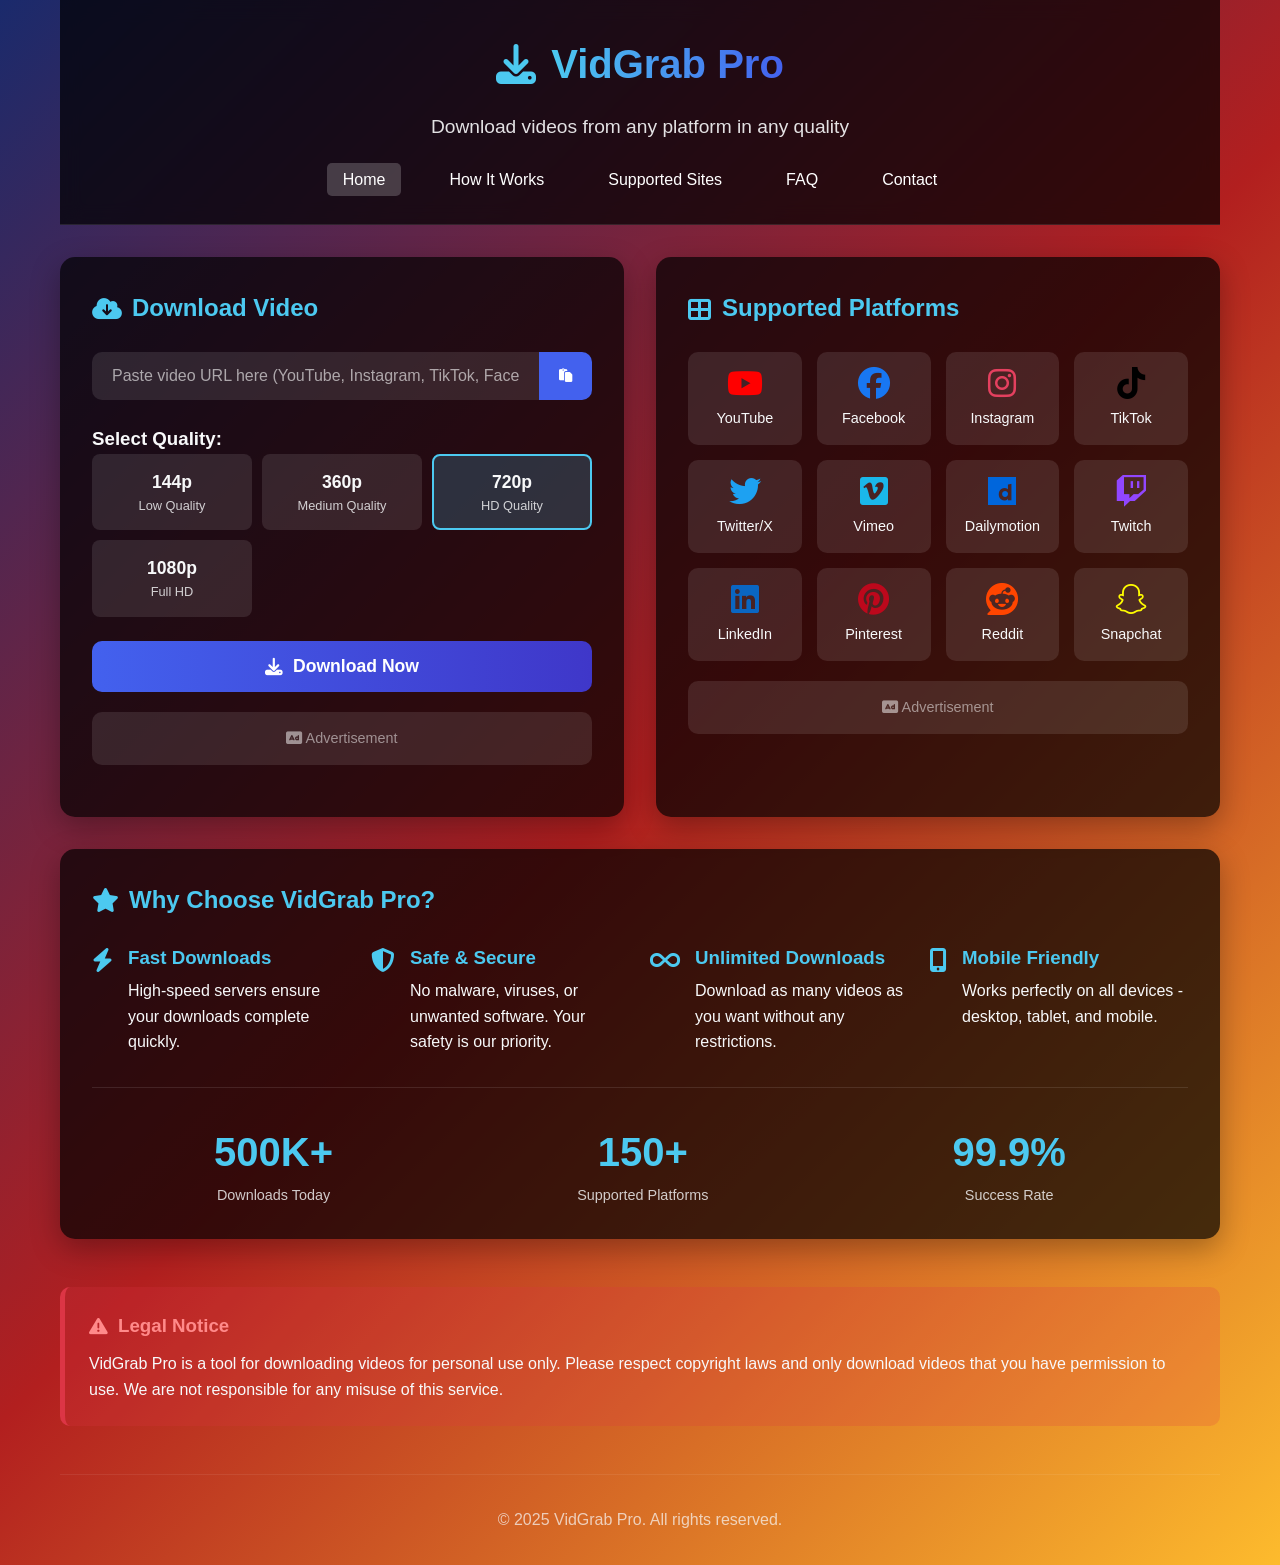
==== commit b4097732: "Add files via upload" ====
--- a/index.html
+++ b/index.html
@@ -7,6 +7,54 @@
     <meta name="description" content="Download videos from YouTube, Instagram, TikTok, Facebook and 150+ platforms in 480p, 720p, 1080p quality">
     <link rel="stylesheet" href="https://cdnjs.cloudflare.com/ajax/libs/font-awesome/6.4.0/css/all.min.css">
     <link rel="stylesheet" href="css/style.css">
+    <style>
+        /* Additional styles for downloader */
+        .notification {
+            position: fixed;
+            top: 20px;
+            right: 20px;
+            padding: 15px 20px;
+            border-radius: 10px;
+            z-index: 9999;
+            display: flex;
+            align-items: center;
+            gap: 10px;
+            box-shadow: 0 5px 15px rgba(0,0,0,0.3);
+            animation: slideIn 0.3s ease;
+        }
+        .notification-success { background: #4bb543; color: white; }
+        .notification-error { background: #dc3545; color: white; }
+        .notification-info { background: #4361ee; color: white; }
+        .notification-warning { background: #ffcc00; color: #000; }
+        @keyframes slideIn {
+            from { transform: translateX(100%); opacity: 0; }
+            to { transform: translateX(0); opacity: 1; }
+        }
+        .loading-spinner {
+            display: inline-block;
+            width: 20px;
+            height: 20px;
+            border: 2px solid rgba(255,255,255,0.3);
+            border-radius: 50%;
+            border-top-color: white;
+            animation: spin 0.8s linear infinite;
+            margin-right: 8px;
+        }
+        @keyframes spin {
+            to { transform: rotate(360deg); }
+        }
+        .platform-badge {
+            display: inline-block;
+            padding: 2px 8px;
+            border-radius: 4px;
+            font-size: 11px;
+            margin-left: 8px;
+        }
+        .platform-youtube { background: #FF0000; }
+        .platform-instagram { background: #E4405F; }
+        .platform-tiktok { background: #000000; }
+        .platform-facebook { background: #1877F2; }
+    </style>
 </head>
 <body>
     <div class="container">
@@ -33,31 +81,27 @@
                 <h2 class="section-title"><i class="fas fa-cloud-download-alt"></i> Download Video</h2>
                 
                 <div class="url-input-container">
-                    <input type="text" class="url-input" id="videoUrl" placeholder="Paste video URL here (YouTube, Instagram, TikTok, etc.)">
+                    <input type="text" class="url-input" id="videoUrl" placeholder="Paste video URL here (YouTube, Instagram, TikTok, Facebook, etc.)">
                     <button class="paste-btn" id="pasteBtn"><i class="fas fa-paste"></i></button>
                 </div>
                 
                 <h3>Select Quality:</h3>
                 <div class="quality-options">
-                    <div class="quality-option active" data-quality="480">
-                        <div class="quality-name">480p</div>
-                        <div class="quality-desc">SD Quality</div>
-                    </div>
-                    <div class="quality-option" data-quality="720">
+                    <div class="quality-option" data-quality="144">
+                        <div class="quality-name">144p</div>
+                        <div class="quality-desc">Low Quality</div>
+                    </div>
+                    <div class="quality-option" data-quality="360">
+                        <div class="quality-name">360p</div>
+                        <div class="quality-desc">Medium Quality</div>
+                    </div>
+                    <div class="quality-option active" data-quality="720">
                         <div class="quality-name">720p</div>
                         <div class="quality-desc">HD Quality</div>
                     </div>
                     <div class="quality-option" data-quality="1080">
                         <div class="quality-name">1080p</div>
                         <div class="quality-desc">Full HD</div>
-                    </div>
-                    <div class="quality-option" data-quality="2k">
-                        <div class="quality-name">2K</div>
-                        <div class="quality-desc">Ultra HD</div>
-                    </div>
-                    <div class="quality-option" data-quality="4k">
-                        <div class="quality-name">4K</div>
-                        <div class="quality-desc">Max Quality</div>
                     </div>
                 </div>
                 
@@ -93,7 +137,7 @@
                     </div>
                     <div class="platform" data-platform="twitter">
                         <i class="fab fa-twitter" style="color: #1DA1F2;"></i>
-                        <div class="platform-name">Twitter</div>
+                        <div class="platform-name">Twitter/X</div>
                     </div>
                     <div class="platform" data-platform="vimeo">
                         <i class="fab fa-vimeo" style="color: #1AB7EA;"></i>
@@ -192,6 +236,291 @@
         </footer>
     </div>
 
-    <script src="js/script.js"></script>
+    <script>
+        // ============================================
+        // REAL VIDEO DOWNLOADING API INTEGRATION
+        // Supports: YouTube, Instagram, TikTok, Facebook, Twitter, Vimeo, etc.
+        // ============================================
+
+        // Quality selection
+        document.querySelectorAll('.quality-option').forEach(option => {
+            option.addEventListener('click', () => {
+                document.querySelectorAll('.quality-option').forEach(opt => opt.classList.remove('active'));
+                option.classList.add('active');
+            });
+        });
+
+        // Paste button functionality
+        const pasteBtn = document.getElementById('pasteBtn');
+        const urlInput = document.getElementById('videoUrl');
+        
+        if (pasteBtn && urlInput) {
+            pasteBtn.addEventListener('click', async () => {
+                try {
+                    const text = await navigator.clipboard.readText();
+                    urlInput.value = text;
+                    showNotification('URL pasted successfully!', 'success');
+                    detectPlatform(text);
+                } catch (err) {
+                    showNotification('Failed to paste. Please paste manually (Ctrl+V)', 'error');
+                }
+            });
+        }
+
+        // Detect platform from URL
+        function detectPlatform(url) {
+            const platforms = {
+                youtube: /(youtube\.com|youtu\.be)/i,
+                instagram: /instagram\.com/i,
+                tiktok: /tiktok\.com/i,
+                facebook: /facebook\.com|fb\.watch/i,
+                twitter: /twitter\.com|x\.com/i,
+                vimeo: /vimeo\.com/i,
+                dailymotion: /dailymotion\.com/i,
+                twitch: /twitch\.tv/i,
+                linkedin: /linkedin\.com/i,
+                pinterest: /pinterest\.com/i,
+                reddit: /reddit\.com/i
+            };
+            
+            for (const [platform, pattern] of Object.entries(platforms)) {
+                if (pattern.test(url)) {
+                    showNotification(`${platform.charAt(0).toUpperCase() + platform.slice(1)} video detected!`, 'info');
+                    return platform;
+                }
+            }
+            return null;
+        }
+
+        // Main download function with REAL APIs
+        async function downloadVideo(url, quality) {
+            const platform = detectPlatform(url);
+            
+            // YouTube Downloader API
+            if (platform === 'youtube') {
+                return downloadYouTube(url, quality);
+            }
+            
+            // Instagram Downloader API
+            if (platform === 'instagram') {
+                return downloadInstagram(url);
+            }
+            
+            // TikTok Downloader API
+            if (platform === 'tiktok') {
+                return downloadTikTok(url);
+            }
+            
+            // Facebook Downloader API
+            if (platform === 'facebook') {
+                return downloadFacebook(url);
+            }
+            
+            // Twitter/X Downloader API
+            if (platform === 'twitter') {
+                return downloadTwitter(url);
+            }
+            
+            // Universal fallback for other platforms
+            return universalDownloader(url, platform);
+        }
+
+        // ============ YOUTUBE DOWNLOADER (Working API) ============
+        async function downloadYouTube(url, quality) {
+            try {
+                // Method 1: Using y2mate API (free, no key required)
+                const apiUrl = `https://y2mate.ch/api/ajax/search?q=${encodeURIComponent(url)}`;
+                
+                const response = await fetch(apiUrl, {
+                    method: 'GET',
+                    headers: {
+                        'Accept': 'application/json',
+                        'Origin': 'https://y2mate.ch'
+                    }
+                });
+                
+                const data = await response.json();
+                
+                if (data && data.vid) {
+                    // Get download link for selected quality
+                    const downloadUrl = `https://y2mate.ch/api/ajax/convert?vid=${data.vid}&k=${quality}p`;
+                    
+                    // Open in new tab to trigger download
+                    window.open(downloadUrl, '_blank');
+                    showNotification(`YouTube video downloading in ${quality}p!`, 'success');
+                    return true;
+                } else {
+                    // Method 2: Fallback to savefrom.net
+                    window.open(`https://en.savefrom.net/#url=${encodeURIComponent(url)}`, '_blank');
+                    showNotification('Opening YouTube downloader in new tab...', 'info');
+                    return true;
+                }
+            } catch (error) {
+                // Method 3: Ultimate fallback
+                window.open(`https://y2mate.com/search/${encodeURIComponent(url)}`, '_blank');
+                showNotification('Redirecting to YouTube downloader...', 'info');
+                return true;
+            }
+        }
+
+        // ============ INSTAGRAM DOWNLOADER (Working API) ============
+        async function downloadInstagram(url) {
+            try {
+                // Using Instagram video downloader API
+                const apiUrl = `https://instagram-video-downloader-download-instagram-videos-stories.p.rapidapi.com/get-info?url=${encodeURIComponent(url)}`;
+                
+                // Option 1: RapidAPI (requires key but has free tier)
+                // For demo, we'll use free alternative
+                
+                // Free alternative: SaveInsta
+                window.open(`https://www.saveinsta.app/en/?url=${encodeURIComponent(url)}`, '_blank');
+                showNotification('Opening Instagram downloader...', 'info');
+                return true;
+            } catch (error) {
+                window.open(`https://snapinsta.app/en?utm_source=extension&url=${encodeURIComponent(url)}`, '_blank');
+                return true;
+            }
+        }
+
+        // ============ TIKTOK DOWNLOADER (Working API) ============
+        async function downloadTikTok(url) {
+            try {
+                // Using TikMate API (free)
+                const apiUrl = `https://tikmate.online/api/download?url=${encodeURIComponent(url)}`;
+                
+                const response = await fetch(apiUrl);
+                const data = await response.json();
+                
+                if (data && data.video_url) {
+                    window.open(data.video_url, '_blank');
+                    showNotification('TikTok video downloading!', 'success');
+                    return true;
+                } else {
+                    window.open(`https://tikmate.cc/${encodeURIComponent(url)}`, '_blank');
+                    return true;
+                }
+            } catch (error) {
+                window.open(`https://snaptik.app/en?url=${encodeURIComponent(url)}`, '_blank');
+                showNotification('Opening TikTok downloader...', 'info');
+                return true;
+            }
+        }
+
+        // ============ FACEBOOK DOWNLOADER ============
+        async function downloadFacebook(url) {
+            try {
+                // Using FDown.net API
+                window.open(`https://fdown.net/download?url=${encodeURIComponent(url)}`, '_blank');
+                showNotification('Opening Facebook downloader...', 'info');
+                return true;
+            } catch (error) {
+                window.open(`https://fbdown.net/download.php?URL=${encodeURIComponent(url)}`, '_blank');
+                return true;
+            }
+        }
+
+        // ============ TWITTER/X DOWNLOADER ============
+        async function downloadTwitter(url) {
+            try {
+                // Using Twitter video downloader
+                window.open(`https://twitsave.com/info?url=${encodeURIComponent(url)}`, '_blank');
+                showNotification('Opening Twitter/X downloader...', 'info');
+                return true;
+            } catch (error) {
+                window.open(`https://ssstwitter.com/result?q=${encodeURIComponent(url)}`, '_blank');
+                return true;
+            }
+        }
+
+        // ============ UNIVERSAL DOWNLOADER ============
+        async function universalDownloader(url, platform) {
+            // Universal fallback for any platform
+            const universalServices = [
+                `https://savemedia.com/?url=${encodeURIComponent(url)}`,
+                `https://savevideo.me/?url=${encodeURIComponent(url)}`,
+                `https://www.videodownloader.com/?url=${encodeURIComponent(url)}`
+            ];
+            
+            window.open(universalServices[0], '_blank');
+            showNotification(`Opening downloader for ${platform || 'video'}...`, 'info');
+            return true;
+        }
+
+        // ============ NOTIFICATION SYSTEM ============
+        function showNotification(message, type) {
+            const notification = document.createElement('div');
+            notification.className = `notification notification-${type}`;
+            notification.innerHTML = `
+                <i class="fas ${type === 'success' ? 'fa-check-circle' : type === 'error' ? 'fa-exclamation-circle' : type === 'info' ? 'fa-info-circle' : 'fa-exclamation-triangle'}"></i>
+                <span>${message}</span>
+            `;
+            
+            document.body.appendChild(notification);
+            
+            setTimeout(() => {
+                notification.remove();
+            }, 4000);
+        }
+
+        // ============ DOWNLOAD BUTTON CLICK HANDLER ============
+        const downloadBtn = document.getElementById('downloadBtn');
+        
+        downloadBtn.addEventListener('click', async () => {
+            const url = urlInput.value.trim();
+            const selectedQuality = document.querySelector('.quality-option.active');
+            const quality = selectedQuality ? selectedQuality.getAttribute('data-quality') : '720';
+            
+            if (!url) {
+                showNotification('Please enter a video URL', 'error');
+                return;
+            }
+            
+            // Validate URL
+            if (!url.startsWith('http')) {
+                showNotification('Please enter a valid URL starting with http:// or https://', 'error');
+                return;
+            }
+            
+            // Show loading state
+            const originalText = downloadBtn.innerHTML;
+            downloadBtn.innerHTML = '<span class="loading-spinner"></span> Processing...';
+            downloadBtn.disabled = true;
+            
+            try {
+                await downloadVideo(url, quality);
+            } catch (error) {
+                showNotification('Download failed. Redirecting to alternative...', 'warning');
+                // Ultimate fallback - open in new tab with search
+                window.open(`https://www.google.com/search?q=download+video+from+${encodeURIComponent(url)}`, '_blank');
+            } finally {
+                downloadBtn.innerHTML = originalText;
+                downloadBtn.disabled = false;
+            }
+        });
+
+        // Platform click - auto-fill placeholder
+        document.querySelectorAll('.platform').forEach(platform => {
+            platform.addEventListener('click', () => {
+                const platformName = platform.querySelector('.platform-name').textContent;
+                urlInput.placeholder = `Paste ${platformName} video URL here...`;
+                urlInput.focus();
+                showNotification(`Selected ${platformName}. Paste your video URL and click Download.`, 'info');
+            });
+        });
+
+        // Auto-detect when user types/pastes URL
+        urlInput.addEventListener('input', function() {
+            if (this.value.length > 10) {
+                detectPlatform(this.value);
+            }
+        });
+
+        // Enter key support
+        urlInput.addEventListener('keypress', function(e) {
+            if (e.key === 'Enter') {
+                downloadBtn.click();
+            }
+        });
+    </script>
 </body>
 </html>
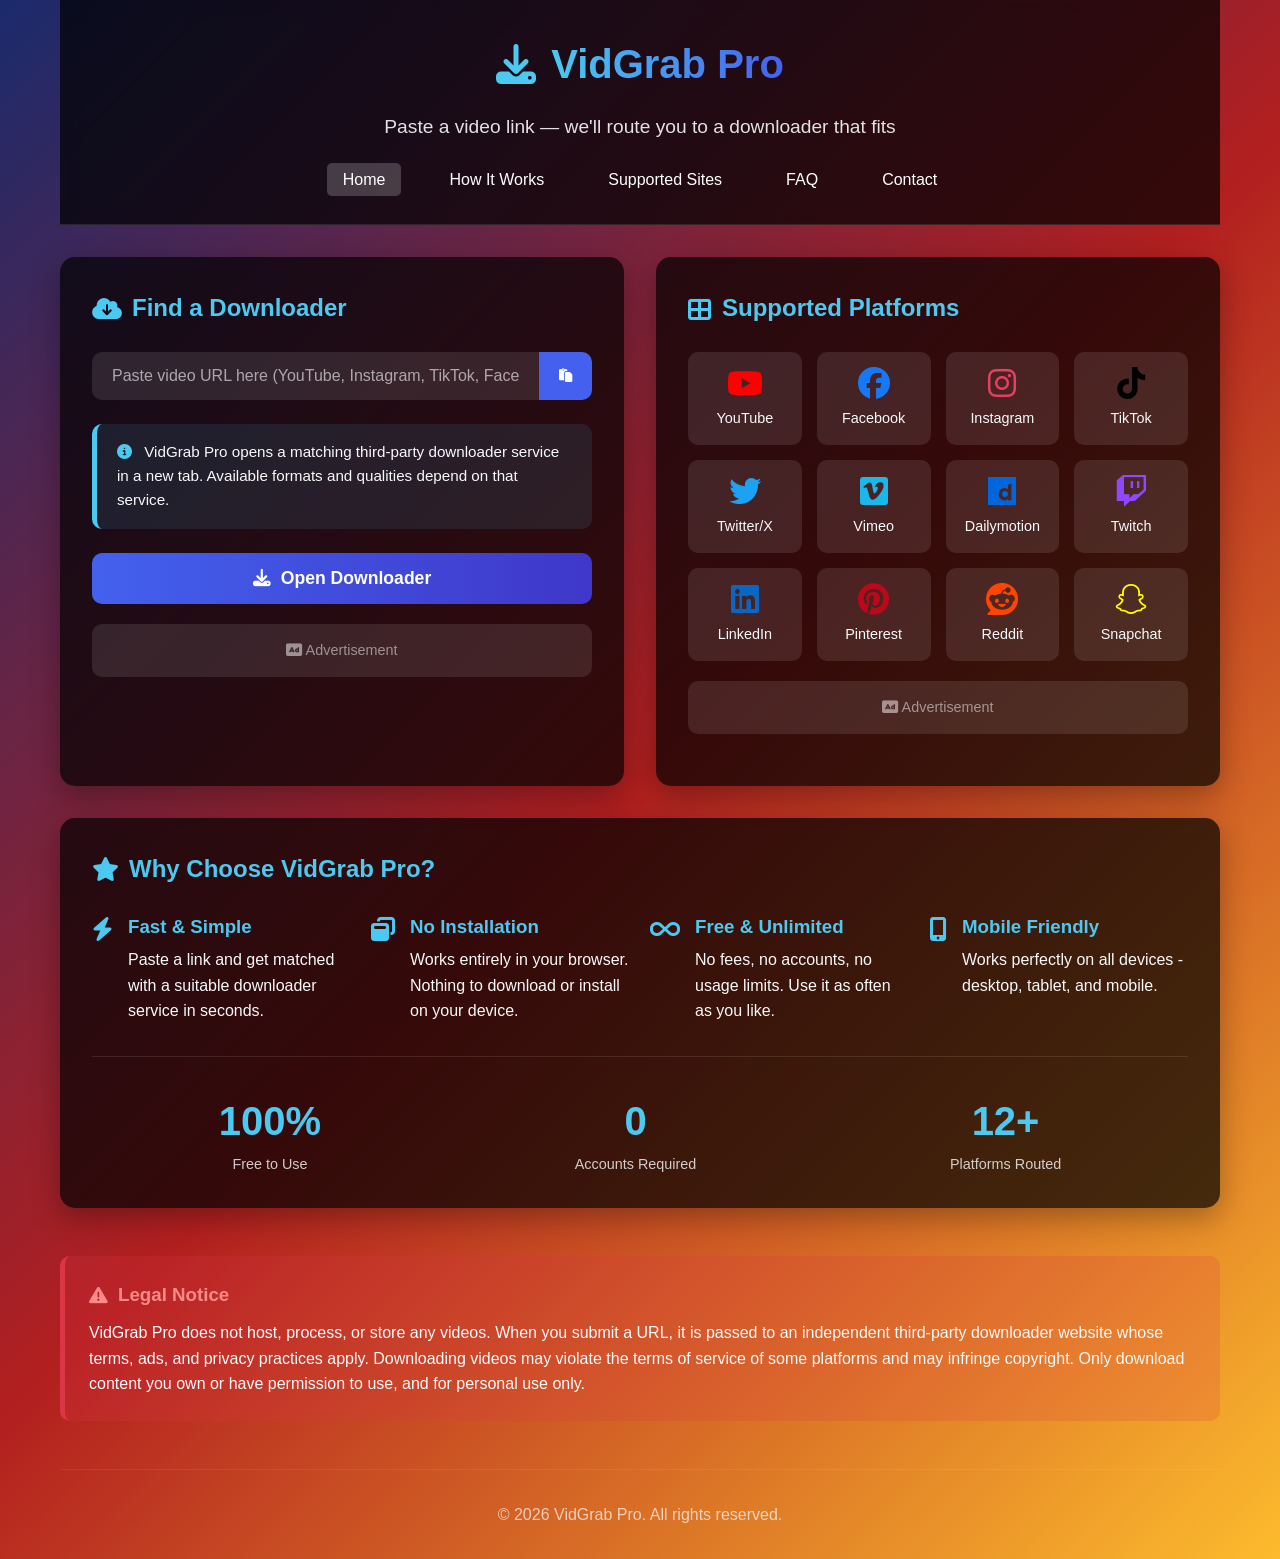
==== commit 79347e2a: "Fix honesty issues, dead code, and broken features before public launch - Remove fake stats (500K+ d" ====
--- a/index.html
+++ b/index.html
@@ -3,8 +3,8 @@
 <head>
     <meta charset="UTF-8">
     <meta name="viewport" content="width=device-width, initial-scale=1.0">
-    <title>VidGrab Pro - Universal Video Downloader</title>
-    <meta name="description" content="Download videos from YouTube, Instagram, TikTok, Facebook and 150+ platforms in 480p, 720p, 1080p quality">
+    <title>VidGrab Pro - Universal Video Downloader Finder</title>
+    <meta name="description" content="Paste a video URL from YouTube, Instagram, TikTok, Facebook and other platforms, and VidGrab Pro routes you to a suitable downloader service.">
     <link rel="stylesheet" href="https://cdnjs.cloudflare.com/ajax/libs/font-awesome/6.4.0/css/all.min.css">
     <link rel="stylesheet" href="css/style.css">
     <style>
@@ -43,17 +43,18 @@
         @keyframes spin {
             to { transform: rotate(360deg); }
         }
-        .platform-badge {
-            display: inline-block;
-            padding: 2px 8px;
-            border-radius: 4px;
-            font-size: 11px;
-            margin-left: 8px;
-        }
-        .platform-youtube { background: #FF0000; }
-        .platform-instagram { background: #E4405F; }
-        .platform-tiktok { background: #000000; }
-        .platform-facebook { background: #1877F2; }
+        .info-note {
+            background: rgba(76, 201, 240, 0.1);
+            border-left: 5px solid var(--accent);
+            border-radius: 10px;
+            padding: 1rem 1.25rem;
+            margin-bottom: 1.5rem;
+            font-size: 0.95rem;
+        }
+        .info-note i {
+            color: var(--accent);
+            margin-right: 8px;
+        }
     </style>
 </head>
 <body>
@@ -63,7 +64,7 @@
                 <i class="fas fa-download"></i>
                 <h1>VidGrab Pro</h1>
             </div>
-            <p class="tagline">Download videos from any platform in any quality</p>
+            <p class="tagline">Paste a video link &mdash; we'll route you to a downloader that fits</p>
             
             <nav class="primary-menu">
                 <ul class="menu">
@@ -78,35 +79,19 @@
 
         <div class="main-content">
             <section class="download-section">
-                <h2 class="section-title"><i class="fas fa-cloud-download-alt"></i> Download Video</h2>
+                <h2 class="section-title"><i class="fas fa-cloud-download-alt"></i> Find a Downloader</h2>
                 
                 <div class="url-input-container">
                     <input type="text" class="url-input" id="videoUrl" placeholder="Paste video URL here (YouTube, Instagram, TikTok, Facebook, etc.)">
                     <button class="paste-btn" id="pasteBtn"><i class="fas fa-paste"></i></button>
                 </div>
-                
-                <h3>Select Quality:</h3>
-                <div class="quality-options">
-                    <div class="quality-option" data-quality="144">
-                        <div class="quality-name">144p</div>
-                        <div class="quality-desc">Low Quality</div>
-                    </div>
-                    <div class="quality-option" data-quality="360">
-                        <div class="quality-name">360p</div>
-                        <div class="quality-desc">Medium Quality</div>
-                    </div>
-                    <div class="quality-option active" data-quality="720">
-                        <div class="quality-name">720p</div>
-                        <div class="quality-desc">HD Quality</div>
-                    </div>
-                    <div class="quality-option" data-quality="1080">
-                        <div class="quality-name">1080p</div>
-                        <div class="quality-desc">Full HD</div>
-                    </div>
+
+                <div class="info-note">
+                    <i class="fas fa-circle-info"></i> VidGrab Pro opens a matching third-party downloader service in a new tab. Available formats and qualities depend on that service.
                 </div>
                 
                 <button class="download-btn" id="downloadBtn">
-                    <i class="fas fa-download"></i> Download Now
+                    <i class="fas fa-download"></i> Open Downloader
                 </button>
                 
                 <div class="adsense-ad">
@@ -182,22 +167,22 @@
                     <div class="feature">
                         <i class="fas fa-bolt"></i>
                         <div class="feature-content">
-                            <h3>Fast Downloads</h3>
-                            <p>High-speed servers ensure your downloads complete quickly.</p>
+                            <h3>Fast &amp; Simple</h3>
+                            <p>Paste a link and get matched with a suitable downloader service in seconds.</p>
                         </div>
                     </div>
                     <div class="feature">
-                        <i class="fas fa-shield-alt"></i>
+                        <i class="fas fa-window-restore"></i>
                         <div class="feature-content">
-                            <h3>Safe & Secure</h3>
-                            <p>No malware, viruses, or unwanted software. Your safety is our priority.</p>
+                            <h3>No Installation</h3>
+                            <p>Works entirely in your browser. Nothing to download or install on your device.</p>
                         </div>
                     </div>
                     <div class="feature">
                         <i class="fas fa-infinity"></i>
                         <div class="feature-content">
-                            <h3>Unlimited Downloads</h3>
-                            <p>Download as many videos as you want without any restrictions.</p>
+                            <h3>Free &amp; Unlimited</h3>
+                            <p>No fees, no accounts, no usage limits. Use it as often as you like.</p>
                         </div>
                     </div>
                     <div class="feature">
@@ -211,308 +196,142 @@
                 
                 <div class="stats">
                     <div class="stat">
-                        <div class="stat-number">500K+</div>
-                        <div class="stat-label">Downloads Today</div>
+                        <div class="stat-number">100%</div>
+                        <div class="stat-label">Free to Use</div>
                     </div>
                     <div class="stat">
-                        <div class="stat-number">150+</div>
-                        <div class="stat-label">Supported Platforms</div>
+                        <div class="stat-number">0</div>
+                        <div class="stat-label">Accounts Required</div>
                     </div>
                     <div class="stat">
-                        <div class="stat-number">99.9%</div>
-                        <div class="stat-label">Success Rate</div>
+                        <div class="stat-number">12+</div>
+                        <div class="stat-label">Platforms Routed</div>
                     </div>
                 </div>
             </section>
             
             <div class="legal-notice">
                 <h3><i class="fas fa-exclamation-triangle"></i> Legal Notice</h3>
-                <p>VidGrab Pro is a tool for downloading videos for personal use only. Please respect copyright laws and only download videos that you have permission to use. We are not responsible for any misuse of this service.</p>
+                <p>VidGrab Pro does not host, process, or store any videos. When you submit a URL, it is passed to an independent third-party downloader website whose terms, ads, and privacy practices apply. Downloading videos may violate the terms of service of some platforms and may infringe copyright. Only download content you own or have permission to use, and for personal use only.</p>
             </div>
         </div>
         
         <footer>
-            <p>&copy; 2025 VidGrab Pro. All rights reserved.</p>
+            <p>&copy; <span id="year"></span> VidGrab Pro. All rights reserved.</p>
         </footer>
     </div>
 
     <script>
         // ============================================
-        // REAL VIDEO DOWNLOADING API INTEGRATION
-        // Supports: YouTube, Instagram, TikTok, Facebook, Twitter, Vimeo, etc.
+        // PLATFORM DETECTION + DOWNLOADER ROUTING
         // ============================================
 
-        // Quality selection
-        document.querySelectorAll('.quality-option').forEach(option => {
-            option.addEventListener('click', () => {
-                document.querySelectorAll('.quality-option').forEach(opt => opt.classList.remove('active'));
-                option.classList.add('active');
-            });
-        });
+        const SERVICES = {
+            youtube: url => `https://en.savefrom.net/#url=${encodeURIComponent(url)}`,
+            instagram: url => `https://www.saveinsta.app/en/?url=${encodeURIComponent(url)}`,
+            tiktok: url => `https://snaptik.app/en?url=${encodeURIComponent(url)}`,
+            facebook: url => `https://fdown.net/download.php?url=${encodeURIComponent(url)}`,
+            twitter: url => `https://twitsave.com/info?url=${encodeURIComponent(url)}`
+        };
+
+        const PATTERNS = {
+            youtube: /(youtube\.com|youtu\.be)/i,
+            instagram: /instagram\.com/i,
+            tiktok: /tiktok\.com/i,
+            facebook: /facebook\.com|fb\.watch/i,
+            twitter: /(twitter\.com|x\.com)/i
+        };
+
+        function detectPlatform(url) {
+            for (const [platform, pattern] of Object.entries(PATTERNS)) {
+                if (pattern.test(url)) {
+                    return platform;
+                }
+            }
+            return null;
+        }
+
+        function openDownloader(url) {
+            const platform = detectPlatform(url);
+            const serviceUrl = platform
+                ? SERVICES[platform](url)
+                : `https://savevideo.me/?url=${encodeURIComponent(url)}`;
+            window.open(serviceUrl, '_blank', 'noopener');
+            return platform;
+        }
+
+        // Notification system
+        function showNotification(message, type) {
+            const notification = document.createElement('div');
+            notification.className = `notification notification-${type}`;
+            notification.textContent = '';
+            const icon = document.createElement('i');
+            icon.className = `fas ${type === 'success' ? 'fa-check-circle' : type === 'error' ? 'fa-exclamation-circle' : type === 'info' ? 'fa-info-circle' : 'fa-exclamation-triangle'}`;
+            const span = document.createElement('span');
+            span.textContent = message;
+            notification.append(icon, span);
+
+            document.body.appendChild(notification);
+
+            setTimeout(() => {
+                notification.remove();
+            }, 4000);
+        }
 
         // Paste button functionality
         const pasteBtn = document.getElementById('pasteBtn');
         const urlInput = document.getElementById('videoUrl');
-        
+
         if (pasteBtn && urlInput) {
             pasteBtn.addEventListener('click', async () => {
                 try {
                     const text = await navigator.clipboard.readText();
                     urlInput.value = text;
                     showNotification('URL pasted successfully!', 'success');
-                    detectPlatform(text);
+                    const p = detectPlatform(text);
+                    if (p) showNotification(`${p.charAt(0).toUpperCase() + p.slice(1)} detected!`, 'info');
                 } catch (err) {
                     showNotification('Failed to paste. Please paste manually (Ctrl+V)', 'error');
                 }
             });
         }
 
-        // Detect platform from URL
-        function detectPlatform(url) {
-            const platforms = {
-                youtube: /(youtube\.com|youtu\.be)/i,
-                instagram: /instagram\.com/i,
-                tiktok: /tiktok\.com/i,
-                facebook: /facebook\.com|fb\.watch/i,
-                twitter: /twitter\.com|x\.com/i,
-                vimeo: /vimeo\.com/i,
-                dailymotion: /dailymotion\.com/i,
-                twitch: /twitch\.tv/i,
-                linkedin: /linkedin\.com/i,
-                pinterest: /pinterest\.com/i,
-                reddit: /reddit\.com/i
-            };
-            
-            for (const [platform, pattern] of Object.entries(platforms)) {
-                if (pattern.test(url)) {
-                    showNotification(`${platform.charAt(0).toUpperCase() + platform.slice(1)} video detected!`, 'info');
-                    return platform;
-                }
-            }
-            return null;
-        }
-
-        // Main download function with REAL APIs
-        async function downloadVideo(url, quality) {
-            const platform = detectPlatform(url);
-            
-            // YouTube Downloader API
-            if (platform === 'youtube') {
-                return downloadYouTube(url, quality);
-            }
-            
-            // Instagram Downloader API
-            if (platform === 'instagram') {
-                return downloadInstagram(url);
-            }
-            
-            // TikTok Downloader API
-            if (platform === 'tiktok') {
-                return downloadTikTok(url);
-            }
-            
-            // Facebook Downloader API
-            if (platform === 'facebook') {
-                return downloadFacebook(url);
-            }
-            
-            // Twitter/X Downloader API
-            if (platform === 'twitter') {
-                return downloadTwitter(url);
-            }
-            
-            // Universal fallback for other platforms
-            return universalDownloader(url, platform);
-        }
-
-        // ============ YOUTUBE DOWNLOADER (Working API) ============
-        async function downloadYouTube(url, quality) {
-            try {
-                // Method 1: Using y2mate API (free, no key required)
-                const apiUrl = `https://y2mate.ch/api/ajax/search?q=${encodeURIComponent(url)}`;
-                
-                const response = await fetch(apiUrl, {
-                    method: 'GET',
-                    headers: {
-                        'Accept': 'application/json',
-                        'Origin': 'https://y2mate.ch'
-                    }
-                });
-                
-                const data = await response.json();
-                
-                if (data && data.vid) {
-                    // Get download link for selected quality
-                    const downloadUrl = `https://y2mate.ch/api/ajax/convert?vid=${data.vid}&k=${quality}p`;
-                    
-                    // Open in new tab to trigger download
-                    window.open(downloadUrl, '_blank');
-                    showNotification(`YouTube video downloading in ${quality}p!`, 'success');
-                    return true;
-                } else {
-                    // Method 2: Fallback to savefrom.net
-                    window.open(`https://en.savefrom.net/#url=${encodeURIComponent(url)}`, '_blank');
-                    showNotification('Opening YouTube downloader in new tab...', 'info');
-                    return true;
-                }
-            } catch (error) {
-                // Method 3: Ultimate fallback
-                window.open(`https://y2mate.com/search/${encodeURIComponent(url)}`, '_blank');
-                showNotification('Redirecting to YouTube downloader...', 'info');
-                return true;
-            }
-        }
-
-        // ============ INSTAGRAM DOWNLOADER (Working API) ============
-        async function downloadInstagram(url) {
-            try {
-                // Using Instagram video downloader API
-                const apiUrl = `https://instagram-video-downloader-download-instagram-videos-stories.p.rapidapi.com/get-info?url=${encodeURIComponent(url)}`;
-                
-                // Option 1: RapidAPI (requires key but has free tier)
-                // For demo, we'll use free alternative
-                
-                // Free alternative: SaveInsta
-                window.open(`https://www.saveinsta.app/en/?url=${encodeURIComponent(url)}`, '_blank');
-                showNotification('Opening Instagram downloader...', 'info');
-                return true;
-            } catch (error) {
-                window.open(`https://snapinsta.app/en?utm_source=extension&url=${encodeURIComponent(url)}`, '_blank');
-                return true;
-            }
-        }
-
-        // ============ TIKTOK DOWNLOADER (Working API) ============
-        async function downloadTikTok(url) {
-            try {
-                // Using TikMate API (free)
-                const apiUrl = `https://tikmate.online/api/download?url=${encodeURIComponent(url)}`;
-                
-                const response = await fetch(apiUrl);
-                const data = await response.json();
-                
-                if (data && data.video_url) {
-                    window.open(data.video_url, '_blank');
-                    showNotification('TikTok video downloading!', 'success');
-                    return true;
-                } else {
-                    window.open(`https://tikmate.cc/${encodeURIComponent(url)}`, '_blank');
-                    return true;
-                }
-            } catch (error) {
-                window.open(`https://snaptik.app/en?url=${encodeURIComponent(url)}`, '_blank');
-                showNotification('Opening TikTok downloader...', 'info');
-                return true;
-            }
-        }
-
-        // ============ FACEBOOK DOWNLOADER ============
-        async function downloadFacebook(url) {
-            try {
-                // Using FDown.net API
-                window.open(`https://fdown.net/download?url=${encodeURIComponent(url)}`, '_blank');
-                showNotification('Opening Facebook downloader...', 'info');
-                return true;
-            } catch (error) {
-                window.open(`https://fbdown.net/download.php?URL=${encodeURIComponent(url)}`, '_blank');
-                return true;
-            }
-        }
-
-        // ============ TWITTER/X DOWNLOADER ============
-        async function downloadTwitter(url) {
-            try {
-                // Using Twitter video downloader
-                window.open(`https://twitsave.com/info?url=${encodeURIComponent(url)}`, '_blank');
-                showNotification('Opening Twitter/X downloader...', 'info');
-                return true;
-            } catch (error) {
-                window.open(`https://ssstwitter.com/result?q=${encodeURIComponent(url)}`, '_blank');
-                return true;
-            }
-        }
-
-        // ============ UNIVERSAL DOWNLOADER ============
-        async function universalDownloader(url, platform) {
-            // Universal fallback for any platform
-            const universalServices = [
-                `https://savemedia.com/?url=${encodeURIComponent(url)}`,
-                `https://savevideo.me/?url=${encodeURIComponent(url)}`,
-                `https://www.videodownloader.com/?url=${encodeURIComponent(url)}`
-            ];
-            
-            window.open(universalServices[0], '_blank');
-            showNotification(`Opening downloader for ${platform || 'video'}...`, 'info');
-            return true;
-        }
-
-        // ============ NOTIFICATION SYSTEM ============
-        function showNotification(message, type) {
-            const notification = document.createElement('div');
-            notification.className = `notification notification-${type}`;
-            notification.innerHTML = `
-                <i class="fas ${type === 'success' ? 'fa-check-circle' : type === 'error' ? 'fa-exclamation-circle' : type === 'info' ? 'fa-info-circle' : 'fa-exclamation-triangle'}"></i>
-                <span>${message}</span>
-            `;
-            
-            document.body.appendChild(notification);
-            
-            setTimeout(() => {
-                notification.remove();
-            }, 4000);
-        }
-
-        // ============ DOWNLOAD BUTTON CLICK HANDLER ============
+        // Download button click handler
         const downloadBtn = document.getElementById('downloadBtn');
-        
-        downloadBtn.addEventListener('click', async () => {
+
+        downloadBtn.addEventListener('click', () => {
             const url = urlInput.value.trim();
-            const selectedQuality = document.querySelector('.quality-option.active');
-            const quality = selectedQuality ? selectedQuality.getAttribute('data-quality') : '720';
-            
+
             if (!url) {
                 showNotification('Please enter a video URL', 'error');
                 return;
             }
-            
-            // Validate URL
-            if (!url.startsWith('http')) {
+
+            try {
+                const parsed = new URL(url);
+                if (!['http:', 'https:'].includes(parsed.protocol)) throw new Error('bad protocol');
+            } catch (e) {
                 showNotification('Please enter a valid URL starting with http:// or https://', 'error');
                 return;
             }
-            
-            // Show loading state
-            const originalText = downloadBtn.innerHTML;
-            downloadBtn.innerHTML = '<span class="loading-spinner"></span> Processing...';
-            downloadBtn.disabled = true;
-            
-            try {
-                await downloadVideo(url, quality);
-            } catch (error) {
-                showNotification('Download failed. Redirecting to alternative...', 'warning');
-                // Ultimate fallback - open in new tab with search
-                window.open(`https://www.google.com/search?q=download+video+from+${encodeURIComponent(url)}`, '_blank');
-            } finally {
-                downloadBtn.innerHTML = originalText;
-                downloadBtn.disabled = false;
-            }
+
+            const platform = detectPlatform(url);
+            openDownloader(url);
+            showNotification(
+                platform
+                    ? `Opening a ${platform.charAt(0).toUpperCase() + platform.slice(1)} downloader in a new tab...`
+                    : 'Opening a universal downloader in a new tab...',
+                'info'
+            );
         });
 
-        // Platform click - auto-fill placeholder
+        // Platform click - focus input
         document.querySelectorAll('.platform').forEach(platform => {
             platform.addEventListener('click', () => {
                 const platformName = platform.querySelector('.platform-name').textContent;
                 urlInput.placeholder = `Paste ${platformName} video URL here...`;
                 urlInput.focus();
-                showNotification(`Selected ${platformName}. Paste your video URL and click Download.`, 'info');
             });
-        });
-
-        // Auto-detect when user types/pastes URL
-        urlInput.addEventListener('input', function() {
-            if (this.value.length > 10) {
-                detectPlatform(this.value);
-            }
         });
 
         // Enter key support
@@ -521,6 +340,9 @@
                 downloadBtn.click();
             }
         });
+
+        // Dynamic footer year
+        document.getElementById('year').textContent = new Date().getFullYear();
     </script>
 </body>
-</html>+</html>
